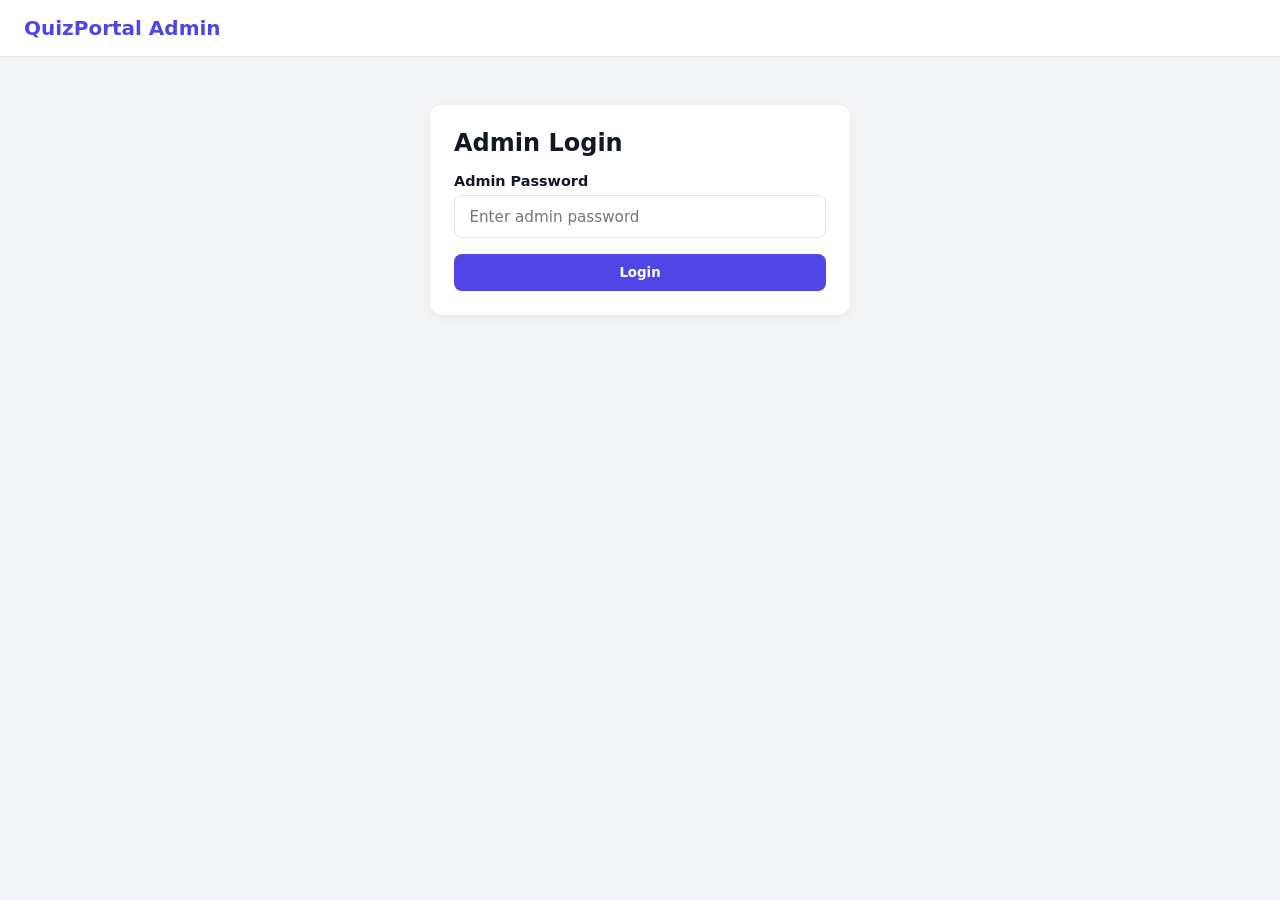
==== admin.html @ 11e5c26b "files uploaded" ====
<!DOCTYPE html>
<html lang="en">
<head>
  <meta charset="UTF-8" />
  <meta name="viewport" content="width=device-width, initial-scale=1.0" />
  <title>Admin Panel - QuizPortal</title>
  <link rel="stylesheet" href="style.css" />
</head>
<body>

<nav class="navbar">
  <div class="brand">QuizPortal Admin</div>
  <div class="nav-links" id="adminNav" style="display:none;">
    <button class="nav-btn active" onclick="showAdminPage('dashboardPage', this); loadDashboard();">Dashboard</button>
    <button class="nav-btn" onclick="showAdminPage('studentsPage', this); loadStudents();">Registered Students</button>
    <button class="nav-btn" onclick="showAdminPage('quizMgmtPage', this); loadQuizzesAdmin();">Quiz Management</button>
    <button class="nav-btn" onclick="logoutAdmin()" style="color:var(--danger);">Logout</button>
  </div>
</nav>

<div class="container">
  <div id="alertBox" class="alert hidden"></div>

  <!-- 1. ADMIN LOGIN -->
  <div id="loginPage" class="card" style="max-width:420px; margin:3rem auto;">
    <h2 style="margin-bottom:1rem;">Admin Login</h2>
    <div class="form-group">
      <label>Admin Password</label>
      <input type="password" id="adminPass" placeholder="Enter admin password" />
    </div>
    <button class="btn" style="width:100%;" onclick="loginAdmin()">Login</button>
  </div>

  <!-- 2. DASHBOARD -->
  <div id="dashboardPage" class="hidden">
    <div class="grid-3">
      <div class="stat-card"><h3>Total Registered Students</h3><p id="statStudents">0</p></div>
      <div class="stat-card"><h3>Total Quizzes</h3><p id="statQuizzes">0</p></div>
      <div class="stat-card"><h3>Active Quizzes</h3><p id="statActive">0</p></div>
    </div>
  </div>

  <!-- 3. REGISTERED STUDENTS -->
  <div id="studentsPage" class="card hidden">
    <h2>Registered Students</h2>
    <div class="table-wrap">
      <table>
        <thead><tr><th>Class Name</th><th>Student Name</th><th>Date of Registration</th></tr></thead>
        <tbody id="studentsBody"></tbody>
      </table>
    </div>
  </div>

  <!-- 4. QUIZ MANAGEMENT -->
  <div id="quizMgmtPage" class="hidden">
    <div class="subtabs">
      <button class="nav-btn active" onclick="showSubTab('createQuizTab', this)">Create New Quiz</button>
      <button class="nav-btn" onclick="showSubTab('attemptedListTab', this); loadQuizzesAdmin();">Attempted Quizzes List</button>
    </div>

    <!-- Subtab A: Create New Quiz -->
    <div id="createQuizTab" class="card">
      <h2 style="margin-bottom:1rem;">Create New Quiz</h2>
      <div class="grid-3">
        <div class="form-group"><label>Quiz Name</label><input id="newQuizName" placeholder="e.g. Chapter 1 Test" /></div>
        <div class="form-group"><label>Total Time (Minutes)</label><input type="number" id="newQuizTime" value="5" min="1" /></div>
        <div class="form-group"><label>Marks per MCQ</label><input type="number" id="newQuizMarks" value="1" min="1" /></div>
      </div>
      <div class="form-group">
        <label>Expiry Date & Time (Auto-expires after this)</label>
        <input type="datetime-local" id="newQuizExpiry" />
      </div>

      <h3 style="margin:1rem 0;">MCQs</h3>
      <div id="mcqContainer"></div>
      <button class="btn btn-outline" onclick="addMcqField()">+ Add MCQ</button>
      <button class="btn btn-success" onclick="saveNewQuiz()">Save & Publish Quiz</button>
    </div>

    <!-- Subtab B: Attempted Quizzes List -->
    <div id="attemptedListTab" class="hidden">
      <div class="card">
        <h2>All Quizzes (Click a quiz to view student attempts)</h2>
        <div class="table-wrap">
          <table>
            <thead><tr><th>Quiz Name</th><th>Questions</th><th>Total Time</th><th>Status</th><th>Action</th></tr></thead>
            <tbody id="adminQuizzesBody"></tbody>
          </table>
        </div>
      </div>

      <!-- Student Attempts Table -->
      <div id="quizAttemptsCard" class="card hidden">
        <h3 id="selectedQuizTitle">Student Attempts</h3>
        <div class="table-wrap">
          <table>
            <thead><tr><th>Student Name</th><th>Class</th><th>Date</th><th>Attempted</th><th>Not Attempted</th><th>Total Marks</th><th>Obtained Marks</th></tr></thead>
            <tbody id="attemptsBody"></tbody>
          </table>
        </div>
      </div>

      <!-- Individual Student MCQ Breakdown -->
      <div id="studentDetailCard" class="card hidden">
        <h3 id="selectedStudentTitle">Student MCQ Breakdown</h3>
        <div class="table-wrap">
          <table>
            <thead><tr><th>Question</th><th>Selected</th><th>Correct</th><th>Status</th></tr></thead>
            <tbody id="studentDetailBody"></tbody>
          </table>
        </div>
      </div>
    </div>
  </div>
</div>

<script>
const SCRIPT_URL = "https://script.google.com/macros/s/AKfycbzw9NVQ9GwmAruitPse9wkIpgeVKehh-4jSLmFhr5fud6k0EgeOIJs3GxJNfIJg-8dqBg/exec";
let adminPassword = sessionStorage.getItem("admin_pass") || "";

function showAlert(msg, type = "error") {
  const box = document.getElementById("alertBox");
  box.textContent = msg;
  box.className = `alert alert-${type}`;
  box.classList.remove("hidden");
  setTimeout(() => box.classList.add("hidden"), 4000);
}

async function apiPost(payload) {
  const res = await fetch(SCRIPT_URL, {
    method: "POST",
    headers: { "Content-Type": "text/plain;charset=utf-8" },
    body: JSON.stringify(payload)
  });
  return await res.json();
}

async function loginAdmin() {
  const pass = document.getElementById("adminPass").value;
  const data = await apiPost({ action: "admin_login", password: pass });
  if (data.status === "success") {
    adminPassword = pass;
    sessionStorage.setItem("admin_pass", pass);
    initAdmin();
  } else {
    showAlert("Wrong password.");
  }
}

function logoutAdmin() {
  sessionStorage.removeItem("admin_pass");
  adminPassword = "";
  document.getElementById("adminNav").style.display = "none";
  showAdminPage("loginPage");
}

function showAdminPage(pageId, btn) {
  ["loginPage", "dashboardPage", "studentsPage", "quizMgmtPage"].forEach(id => {
    document.getElementById(id).classList.add("hidden");
  });
  document.getElementById(pageId).classList.remove("hidden");
  if (btn) {
    document.querySelectorAll("#adminNav .nav-btn").forEach(b => b.classList.remove("active"));
    btn.classList.add("active");
  }
}

function showSubTab(tabId, btn) {
  ["createQuizTab", "attemptedListTab"].forEach(id => document.getElementById(id).classList.add("hidden"));
  document.getElementById(tabId).classList.remove("hidden");
  document.querySelectorAll(".subtabs .nav-btn").forEach(b => b.classList.remove("active"));
  btn.classList.add("active");
}

function initAdmin() {
  document.getElementById("adminNav").style.display = "flex";
  showAdminPage("dashboardPage");
  loadDashboard();
  if (!document.getElementById("mcqContainer").children.length) addMcqField();
}

async function loadDashboard() {
  const [sRes, qRes] = await Promise.all([
    fetch(`${SCRIPT_URL}?action=list_students&password=${encodeURIComponent(adminPassword)}`),
    fetch(`${SCRIPT_URL}?action=list_quizzes`)
  ]);
  const sData = await sRes.json();
  const qData = await qRes.json();
  if (sData.status === "success") document.getElementById("statStudents").textContent = sData.students.length;
  if (qData.status === "success") {
    document.getElementById("statQuizzes").textContent = qData.quizzes.length;
    document.getElementById("statActive").textContent = qData.quizzes.filter(q => q.status === "Active").length;
  }
}

async function loadStudents() {
  const body = document.getElementById("studentsBody");
  body.innerHTML = "<tr><td colspan='3'>Loading...</td></tr>";
  const res = await fetch(`${SCRIPT_URL}?action=list_students&password=${encodeURIComponent(adminPassword)}`);
  const data = await res.json();
  if (data.status !== "success") return showAlert(data.message);
  body.innerHTML = data.students.map(s => `
    <tr><td>${s.studentClass}</td><td>${s.studentName}</td><td>${new Date(s.registeredAt).toLocaleString()}</td></tr>
  `).join("") || "<tr><td colspan='3'>No students registered yet.</td></tr>";
}

function addMcqField() {
  const div = document.createElement("div");
  div.className = "mcq-builder";
  div.innerHTML = `
    <div class="form-group"><label>Question</label><input class="q-text" placeholder="Enter MCQ question" /></div>
    <div class="grid-3">
      <input class="q-opt" placeholder="Option A" />
      <input class="q-opt" placeholder="Option B" />
      <input class="q-opt" placeholder="Option C" />
      <input class="q-opt" placeholder="Option D" />
    </div>
    <div class="form-group" style="margin-top:0.5rem;">
      <label>Correct Option (Must match one option exactly)</label>
      <input class="q-correct" placeholder="Paste exact correct option text" />
    </div>
    <button class="btn btn-danger btn-sm" onclick="this.parentElement.remove()">Remove</button>
  `;
  document.getElementById("mcqContainer").appendChild(div);
}

async function saveNewQuiz() {
  const quizName = document.getElementById("newQuizName").value.trim();
  const totalTimeMinutes = document.getElementById("newQuizTime").value;
  const marksPerMcq = document.getElementById("newQuizMarks").value;
  const expiresAt = document.getElementById("newQuizExpiry").value;

  const questions = [];
  document.querySelectorAll(".mcq-builder").forEach(box => {
    const qText = box.querySelector(".q-text").value.trim();
    const opts = Array.from(box.querySelectorAll(".q-opt")).map(i => i.value.trim()).filter(Boolean);
    const correct = box.querySelector(".q-correct").value.trim();
    if (qText && opts.length >= 2 && correct) questions.push({ question: qText, options: opts, correct });
  });

  if (!quizName || !questions.length) return showAlert("Enter a Quiz Name and at least one valid MCQ.");

  const data = await apiPost({
    action: "create_quiz",
    password: adminPassword,
    quizName,
    totalTimeMinutes,
    marksPerMcq,
    expiresAt: expiresAt ? new Date(expiresAt).toISOString() : "",
    questions
  });

  if (data.status === "success") {
    showAlert("Quiz saved & Google Drive folder created!", "success");
    document.getElementById("newQuizName").value = "";
    document.getElementById("mcqContainer").innerHTML = "";
    addMcqField();
  } else {
    showAlert(data.message);
  }
}

async function loadQuizzesAdmin() {
  const body = document.getElementById("adminQuizzesBody");
  body.innerHTML = "<tr><td colspan='5'>Loading...</td></tr>";
  const res = await fetch(`${SCRIPT_URL}?action=list_quizzes`);
  const data = await res.json();
  if (data.status !== "success") return showAlert(data.message);

  body.innerHTML = data.quizzes.map(q => {
    const isAct = q.status === "Active";
    return `
      <tr class="clickable" onclick="loadQuizAttempts('${q.quizName.replace(/'/g, "\\'")}')">
        <td><strong>${q.quizName}</strong></td>
        <td>${q.totalQuestions}</td>
        <td>${q.totalTimeMinutes} min</td>
        <td><span class="badge ${isAct ? 'badge-active' : 'badge-expired'}">${q.status}</span></td>
        <td onclick="event.stopPropagation()">
          <button class="btn btn-sm ${isAct ? 'btn-danger' : 'btn-success'}" onclick="toggleQuiz('${q.quizName.replace(/'/g, "\\'")}', ${!isAct})">
            ${isAct ? 'Expire' : 'Activate'}
          </button>
        </td>
      </tr>
    `;
  }).join("") || "<tr><td colspan='5'>No quizzes created yet.</td></tr>";
}

async function toggleQuiz(quizName, activate) {
  const data = await apiPost({ action: "toggle_quiz", password: adminPassword, quizName, activate });
  if (data.status === "success") {
    showAlert(`Quiz marked as ${data.statusText}.`, "success");
    loadQuizzesAdmin();
  } else {
    showAlert(data.message);
  }
}

async function loadQuizAttempts(quizName) {
  document.getElementById("quizAttemptsCard").classList.remove("hidden");
  document.getElementById("studentDetailCard").classList.add("hidden");
  document.getElementById("selectedQuizTitle").textContent = `Student Attempts: ${quizName}`;
  const body = document.getElementById("attemptsBody");
  body.innerHTML = "<tr><td colspan='7'>Loading...</td></tr>";

  const res = await fetch(`${SCRIPT_URL}?action=get_quiz_attempts&quizName=${encodeURIComponent(quizName)}&password=${encodeURIComponent(adminPassword)}`);
  const data = await res.json();
  if (data.status !== "success") return showAlert(data.message);

  window._quizAttempts = data.attempts;
  body.innerHTML = data.attempts.map((a, idx) => `
    <tr class="clickable" onclick="showStudentDetails(${idx})">
      <td><strong>${a.studentName}</strong></td>
      <td>${a.studentClass}</td>
      <td>${new Date(a.date).toLocaleString()}</td>
      <td>${a.attempted}</td>
      <td>${a.notAttempted}</td>
      <td>${a.totalMarks}</td>
      <td><strong>${a.obtainedMarks}</strong></td>
    </tr>
  `).join("") || "<tr><td colspan='7'>No students have attempted this quiz yet.</td></tr>";
}

function showStudentDetails(idx) {
  const a = window._quizAttempts[idx];
  document.getElementById("studentDetailCard").classList.remove("hidden");
  document.getElementById("selectedStudentTitle").textContent = `${a.studentName} (${a.studentClass}) - MCQ Breakdown`;
  document.getElementById("studentDetailBody").innerHTML = a.details.map(d => {
    const badge = d.status === "Correct" ? "badge-active" : (d.status === "Wrong" ? "badge-expired" : "badge-warning");
    return `<tr><td>${d.question}</td><td>${d.selected}</td><td>${d.correct}</td><td><span class="badge ${badge}">${d.status}</span></td></tr>`;
  }).join("");
}

if (adminPassword) initAdmin();
</script>
</body>
</html>
---- style.css ----
root {
  --primary: #4f46e5;
  --primary-hover: #4338ca;
  --success: #10b981;
  --danger: #ef4444;
  --warning: #f59e0b;
  --bg: #f3f4f6;
  --card: #ffffff;
  --text: #111827;
  --muted: #6b7280;
  --border: #e5e7eb;
}
:root {
  --primary: #4f46e5;
  --primary-hover: #4338ca;
  --success: #10b981;
  --danger: #ef4444;
  --warning: #f59e0b;
  --bg: #f3f4f6;
  --card: #ffffff;
  --text: #111827;
  --muted: #6b7280;
  --border: #e5e7eb;
}

* { box-sizing: border-box; margin: 0; padding: 0; font-family: 'Segoe UI', system-ui, sans-serif; }
body { background: var(--bg); color: var(--text); min-height: 100vh; }

/* Navigation */
.navbar {
  background: var(--card);
  border-bottom: 1px solid var(--border);
  padding: 1rem 1.5rem;
  display: flex;
  justify-content: space-between;
  align-items: center;
  flex-wrap: wrap;
  gap: 1rem;
  position: sticky;
  top: 0;
  z-index: 10;
}
.brand { font-size: 1.25rem; font-weight: 700; color: var(--primary); }
.nav-links { display: flex; gap: 0.5rem; flex-wrap: wrap; }
.nav-btn {
  background: transparent;
  border: none;
  padding: 0.5rem 1rem;
  border-radius: 8px;
  cursor: pointer;
  font-weight: 600;
  color: var(--muted);
  transition: 0.2s;
}
.nav-btn:hover, .nav-btn.active { background: #eef2ff; color: var(--primary); }

/* Layout */
.container { max-width: 1050px; margin: 2rem auto; padding: 0 1rem; }
.card {
  background: var(--card);
  border-radius: 12px;
  padding: 1.5rem;
  box-shadow: 0 2px 10px rgba(0,0,0,0.05);
  margin-bottom: 1.5rem;
}
.grid-3 { display: grid; grid-template-columns: repeat(auto-fit, minmax(220px, 1fr)); gap: 1rem; margin-bottom: 1.5rem; }
.stat-card { background: var(--card); padding: 1.25rem; border-radius: 12px; border-left: 4px solid var(--primary); box-shadow: 0 2px 8px rgba(0,0,0,0.04); }
.stat-card h3 { font-size: 0.85rem; color: var(--muted); text-transform: uppercase; }
.stat-card p { font-size: 1.8rem; font-weight: 700; margin-top: 0.25rem; }

/* Forms & Buttons */
.form-group { margin-bottom: 1rem; }
label { display: block; font-weight: 600; margin-bottom: 0.4rem; font-size: 0.9rem; }
input, select {
  width: 100%;
  padding: 0.7rem 0.9rem;
  border: 1px solid var(--border);
  border-radius: 8px;
  font-size: 0.95rem;
}
input:focus, select:focus { outline: 2px solid var(--primary); border-color: transparent; }

.btn {
  background: var(--primary);
  color: #fff;
  border: none;
  padding: 0.7rem 1.25rem;
  border-radius: 8px;
  font-weight: 600;
  cursor: pointer;
  transition: 0.2s;
}
.btn:hover { background: var(--primary-hover); }
.btn-success { background: var(--success); }
.btn-danger { background: var(--danger); }
.btn-outline { background: transparent; border: 1px solid var(--border); color: var(--text); }
.btn-sm { padding: 0.4rem 0.8rem; font-size: 0.85rem; }

/* Badges & Tables */
.badge { padding: 0.25rem 0.65rem; border-radius: 999px; font-size: 0.75rem; font-weight: 700; display: inline-block; }
.badge-active { background: #d1fae5; color: #065f46; }
.badge-expired { background: #fee2e2; color: #991b1b; }
.badge-warning { background: #fef3c7; color: #92400e; }

.table-wrap { overflow-x: auto; }
table { width: 100%; border-collapse: collapse; margin-top: 1rem; }
th, td { text-align: left; padding: 0.85rem; border-bottom: 1px solid var(--border); font-size: 0.92rem; }
th { background: #f9fafb; color: var(--muted); font-weight: 600; }
tr.clickable:hover { background: #f5f7ff; cursor: pointer; }

/* Quiz Engine */
.timer-bar {
  display: flex;
  justify-content: space-between;
  align-items: center;
  background: #eef2ff;
  padding: 0.85rem 1.25rem;
  border-radius: 10px;
  margin-bottom: 1.25rem;
  font-weight: 700;
}
.timer-count { font-size: 1.3rem; color: var(--danger); }
.option-btn {
  display: block;
  width: 100%;
  text-align: left;
  padding: 0.9rem 1.1rem;
  margin-bottom: 0.75rem;
  border: 2px solid var(--border);
  border-radius: 10px;
  background: #fff;
  cursor: pointer;
  font-size: 1rem;
  transition: 0.15s;
}
.option-btn:hover { border-color: var(--primary); background: #f5f7ff; }
.option-btn.selected { border-color: var(--primary); background: #eef2ff; font-weight: 600; }

/* Subtabs & Utilities */
.subtabs { display: flex; gap: 0.5rem; margin-bottom: 1.5rem; border-bottom: 2px solid var(--border); padding-bottom: 0.5rem; }
.hidden { display: none !important; }
.alert { padding: 0.85rem 1rem; border-radius: 8px; margin-bottom: 1rem; font-weight: 500; }
.alert-error { background: #fee2e2; color: #991b1b; }
.alert-success { background: #d1fae5; color: #065f46; }
.mcq-builder { border: 1px solid var(--border); padding: 1rem; border-radius: 10px; margin-bottom: 1rem; background: #fafafa; }
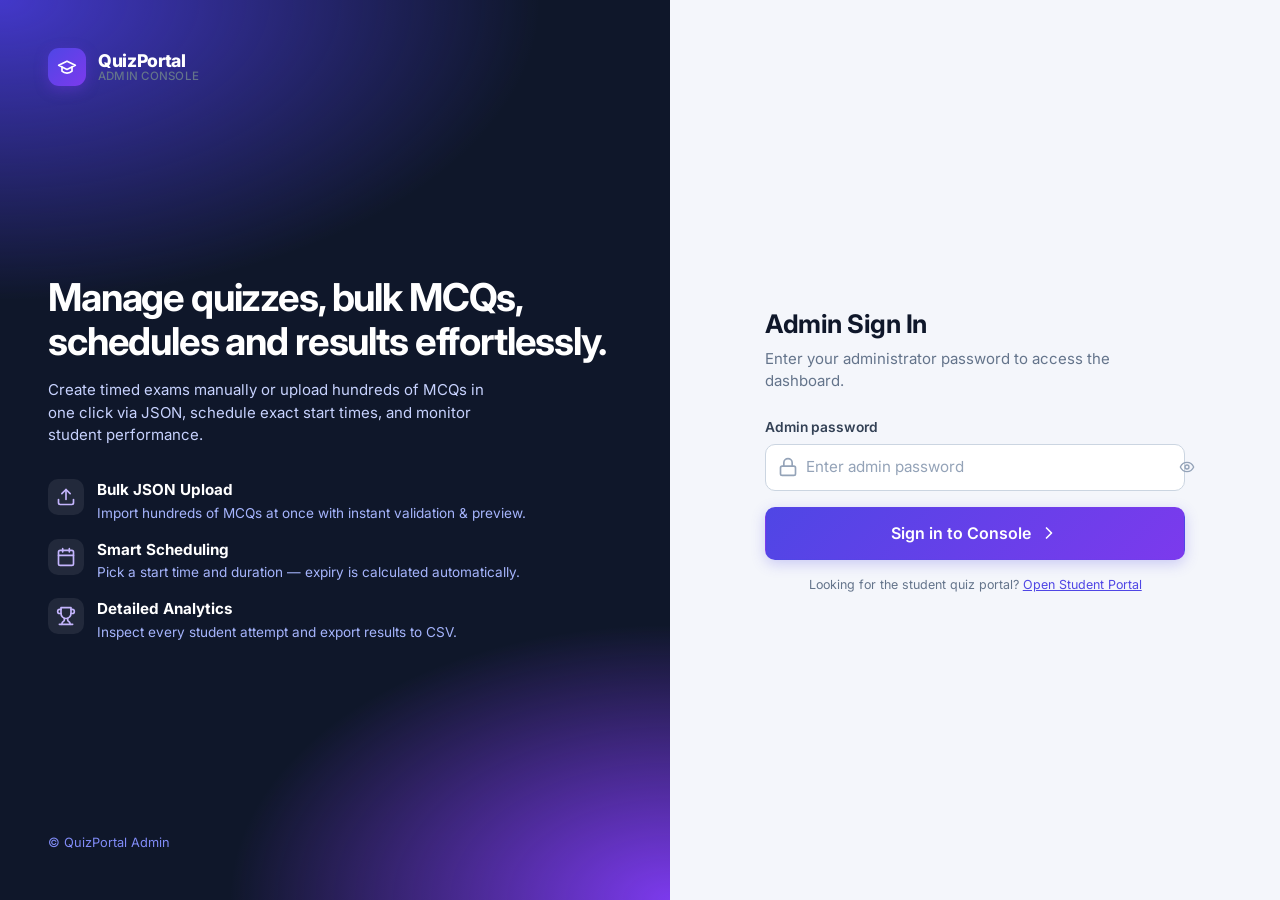
==== commit 5b6c740f: "Add files via upload" ====
--- a/admin.html
+++ b/admin.html
@@ -3,334 +3,1618 @@
 <head>
   <meta charset="UTF-8" />
   <meta name="viewport" content="width=device-width, initial-scale=1.0" />
-  <title>Admin Panel - QuizPortal</title>
+  <meta name="theme-color" content="#0f172a" />
+  <title>QuizPortal — Admin Panel</title>
+  <link rel="preconnect" href="https://fonts.googleapis.com" />
+  <link rel="preconnect" href="https://fonts.gstatic.com" crossorigin />
+  <link rel="preconnect" href="https://script.google.com" />
+  <link href="https://fonts.googleapis.com/css2?family=Inter:wght@400;500;600;700;800&display=swap" rel="stylesheet" />
   <link rel="stylesheet" href="style.css" />
 </head>
 <body>
 
-<nav class="navbar">
-  <div class="brand">QuizPortal Admin</div>
-  <div class="nav-links" id="adminNav" style="display:none;">
-    <button class="nav-btn active" onclick="showAdminPage('dashboardPage', this); loadDashboard();">Dashboard</button>
-    <button class="nav-btn" onclick="showAdminPage('studentsPage', this); loadStudents();">Registered Students</button>
-    <button class="nav-btn" onclick="showAdminPage('quizMgmtPage', this); loadQuizzesAdmin();">Quiz Management</button>
-    <button class="nav-btn" onclick="logoutAdmin()" style="color:var(--danger);">Logout</button>
+<!-- ============ PRELOADER ============ -->
+<div id="preloader" role="status" aria-label="Loading Admin Panel">
+  <div class="preloader-inner">
+    <div class="preloader-logo">
+      <svg class="ic" viewBox="0 0 24 24" aria-hidden="true"><path d="M22 10 12 5 2 10l10 5 10-5z"/><path d="M6 12v5c3 3 9 3 12 0v-5"/></svg>
+    </div>
+    <div class="preloader-title">Quiz<span>Portal</span></div>
+    <div class="preloader-bar"></div>
+    <div class="preloader-text">Loading admin console…</div>
   </div>
-</nav>
-
-<div class="container">
-  <div id="alertBox" class="alert hidden"></div>
-
-  <!-- 1. ADMIN LOGIN -->
-  <div id="loginPage" class="card" style="max-width:420px; margin:3rem auto;">
-    <h2 style="margin-bottom:1rem;">Admin Login</h2>
-    <div class="form-group">
-      <label>Admin Password</label>
-      <input type="password" id="adminPass" placeholder="Enter admin password" />
+</div>
+
+<!-- ============ ADMIN LOGIN ============ -->
+<div id="authView" class="auth-wrap hidden">
+  <section class="auth-hero">
+    <div class="brand-row">
+      <div class="brand-logo"><svg class="ic"><use href="#i-logo"/></svg></div>
+      <div class="brand-name">QuizPortal<small>ADMIN CONSOLE</small></div>
     </div>
-    <button class="btn" style="width:100%;" onclick="loginAdmin()">Login</button>
+    <div>
+      <h1>Manage quizzes, bulk MCQs, schedules and results effortlessly.</h1>
+      <p>Create timed exams manually or upload hundreds of MCQs in one click via JSON, schedule exact start times, and monitor student performance.</p>
+      <div class="hero-features">
+        <div class="hero-feature"><div class="hf-ic"><svg class="ic"><use href="#i-upload"/></svg></div><div><strong>Bulk JSON Upload</strong><span>Import hundreds of MCQs at once with instant validation &amp; preview.</span></div></div>
+        <div class="hero-feature"><div class="hf-ic"><svg class="ic"><use href="#i-calendar"/></svg></div><div><strong>Smart Scheduling</strong><span>Pick a start time and duration — expiry is calculated automatically.</span></div></div>
+        <div class="hero-feature"><div class="hf-ic"><svg class="ic"><use href="#i-trophy"/></svg></div><div><strong>Detailed Analytics</strong><span>Inspect every student attempt and export results to CSV.</span></div></div>
+      </div>
+    </div>
+    <div class="hero-foot muted" style="font-size:.8rem;color:#818cf8">© QuizPortal Admin</div>
+  </section>
+
+  <section class="auth-panel">
+    <div class="auth-card">
+      <h2>Admin Sign In</h2>
+      <p class="lead">Enter your administrator password to access the dashboard.</p>
+      <form id="adminLoginForm" novalidate>
+        <div class="form-group">
+          <label for="adminPass">Admin password</label>
+          <div class="input-icon" style="display:flex;align-items:center">
+            <svg class="ic"><use href="#i-lock"/></svg>
+            <input type="password" id="adminPass" autocomplete="current-password" placeholder="Enter admin password" required style="padding-right:2.75rem" />
+            <button type="button" id="togglePassBtn" aria-label="Show password" style="position:absolute;right:.5rem;background:none;border:0;color:var(--muted);padding:.35rem;border-radius:6px;display:grid;place-items:center">
+              <svg class="ic ic-sm"><use href="#i-eye"/></svg>
+            </button>
+          </div>
+        </div>
+        <button type="submit" class="btn btn-primary btn-lg btn-block">Sign in to Console <svg class="ic"><use href="#i-right"/></svg></button>
+      </form>
+      <p class="hint mt-2" style="text-align:center">Looking for the student quiz portal? <a href="index.html">Open Student Portal</a></p>
+    </div>
+  </section>
+</div>
+
+<!-- ============ ADMIN APP ============ -->
+<div id="appView" class="app hidden">
+  <aside class="sidebar" id="sidebar">
+    <div class="sidebar-brand">
+      <div class="brand-logo"><svg class="ic"><use href="#i-logo"/></svg></div>
+      <div class="brand-name">QuizPortal<small>ADMIN CONSOLE</small></div>
+      <button type="button" class="sidebar-close" aria-label="Close menu"><svg class="ic"><use href="#i-x"/></svg></button>
+    </div>
+    <nav class="sidebar-nav" aria-label="Admin navigation">
+      <div class="nav-label">Overview</div>
+      <button type="button" class="nav-item active" data-page="dashboardPage"><svg class="ic"><use href="#i-dashboard"/></svg> Dashboard</button>
+
+      <div class="nav-label">Quizzes</div>
+      <button type="button" class="nav-item" data-page="createQuizPage"><svg class="ic"><use href="#i-plus"/></svg> Create Quiz <span class="nav-badge hidden" id="editNavBadge">Editing</span></button>
+      <button type="button" class="nav-item" data-page="manageQuizzesPage"><svg class="ic"><use href="#i-list"/></svg> Manage Quizzes</button>
+
+      <div class="nav-label">People</div>
+      <button type="button" class="nav-item" data-page="studentsPage"><svg class="ic"><use href="#i-users"/></svg> Registered Students</button>
+    </nav>
+    <div class="sidebar-footer">
+      <div class="user-chip">
+        <div class="avatar">AD</div>
+        <div><div class="u-name">Administrator</div><div class="u-sub">QuizPortal Manager</div></div>
+      </div>
+      <button type="button" class="nav-item danger" id="logoutBtn"><svg class="ic"><use href="#i-logout"/></svg> Logout</button>
+    </div>
+  </aside>
+  <div class="sidebar-backdrop"></div>
+
+  <div class="main">
+    <header class="topbar">
+      <button type="button" class="menu-btn" aria-label="Open menu" aria-expanded="false" aria-controls="sidebar"><svg class="ic"><use href="#i-menu"/></svg></button>
+      <div style="min-width:0">
+        <div class="page-title" id="pageTitle">Dashboard</div>
+        <div class="page-sub" id="pageSub">Overview of students and quizzes</div>
+      </div>
+      <div class="topbar-actions">
+        <button type="button" class="btn btn-primary btn-sm" id="topCreateBtn"><svg class="ic ic-sm"><use href="#i-add"/></svg><span class="hide-sm">New Quiz</span></button>
+        <button type="button" class="btn btn-outline btn-sm" id="refreshBtn" title="Refresh data"><svg class="ic ic-sm"><use href="#i-refresh"/></svg><span class="hide-sm">Refresh</span></button>
+      </div>
+    </header>
+
+    <main class="content">
+
+      <!-- ===== 1. DASHBOARD ===== -->
+      <section id="dashboardPage" class="page">
+        <div class="welcome-banner">
+          <div>
+            <h2>Welcome back, Admin 👋</h2>
+            <p>Create timed quizzes manually or upload hundreds of MCQs via JSON in seconds.</p>
+          </div>
+          <div class="btn-row">
+            <button type="button" class="btn" style="background:#fff;color:var(--primary)" id="quickCreateManual"><svg class="ic ic-sm"><use href="#i-edit3"/></svg> Create Quiz</button>
+            <button type="button" class="btn" style="background:rgba(255,255,255,.18);color:#fff;border-color:rgba(255,255,255,.3)" id="quickUploadJson"><svg class="ic ic-sm"><use href="#i-upload"/></svg> Upload JSON MCQs</button>
+          </div>
+        </div>
+
+        <div class="grid grid-4 stats-grid mb-2" style="margin-bottom:1.5rem">
+          <div class="stat-card"><div class="stat-ic indigo"><svg class="ic"><use href="#i-users"/></svg></div><div><div class="stat-label">Students</div><div class="stat-value" id="statStudents">0</div></div></div>
+          <div class="stat-card"><div class="stat-ic sky"><svg class="ic"><use href="#i-list"/></svg></div><div><div class="stat-label">Total Quizzes</div><div class="stat-value" id="statQuizzes">0</div></div></div>
+          <div class="stat-card"><div class="stat-ic green"><svg class="ic"><use href="#i-play"/></svg></div><div><div class="stat-label">Active Now</div><div class="stat-value" id="statActive">0</div></div></div>
+          <div class="stat-card"><div class="stat-ic amber"><svg class="ic"><use href="#i-calendar"/></svg></div><div><div class="stat-label">Scheduled</div><div class="stat-value" id="statScheduled">0</div></div></div>
+        </div>
+
+        <div class="card card-flush">
+          <div class="card-head">
+            <div><div class="card-title" id="recentTitle"><svg class="ic"><use href="#i-clock"/></svg> Recent Quizzes</div><div class="card-sub">Quick view of your latest published quizzes.</div></div>
+            <button type="button" class="btn btn-outline btn-sm" data-goto="manageQuizzesPage">Manage all <svg class="ic ic-sm"><use href="#i-right"/></svg></button>
+          </div>
+          <div class="table-wrap" tabindex="0" role="region" aria-labelledby="recentTitle">
+            <table class="stack">
+              <thead><tr><th>Quiz Name</th><th class="num">MCQs</th><th>Start Time</th><th>Auto Expiry</th><th>Status</th><th>Actions</th></tr></thead>
+              <tbody id="recentQuizzesBody"></tbody>
+            </table>
+          </div>
+        </div>
+      </section>
+
+      <!-- ===== 2. CREATE / EDIT QUIZ ===== -->
+      <section id="createQuizPage" class="page hidden">
+        <div id="editingBanner" class="banner banner-info hidden">
+          <svg class="ic"><use href="#i-edit3"/></svg>
+          <span id="editingBannerText">Editing existing quiz.</span>
+          <button type="button" class="btn btn-sm btn-outline" id="cancelEditBtn">Cancel edit</button>
+        </div>
+
+        <!-- Quiz Details & Auto-Expiry Schedule -->
+        <div class="card">
+          <div class="card-head">
+            <div>
+              <div class="card-title"><svg class="ic"><use href="#i-calendar"/></svg> Quiz Details &amp; Schedule</div>
+              <div class="card-sub">Choose the start time and allowed duration in minutes — expiry is calculated automatically.</div>
+            </div>
+          </div>
+
+          <div class="form-row">
+            <div class="form-group">
+              <label for="newQuizName">Quiz Name *</label>
+              <input type="text" id="newQuizName" placeholder="e.g. Biology Chapter 1 Test" required />
+            </div>
+            <div class="form-group">
+              <label for="newQuizMarks">Marks per MCQ *</label>
+              <input type="number" id="newQuizMarks" value="1" min="1" step="0.5" required />
+            </div>
+          </div>
+
+          <div class="form-row">
+            <div class="form-group">
+              <label for="newQuizStart">Start Date &amp; Time *</label>
+              <input type="datetime-local" id="newQuizStart" required />
+              <div class="preset-row" id="startPresets">
+                <button type="button" class="preset-chip" data-start-preset="now">Now</button>
+                <button type="button" class="preset-chip" data-start-preset="15">+15 min</button>
+                <button type="button" class="preset-chip" data-start-preset="60">+1 hour</button>
+                <button type="button" class="preset-chip" data-start-preset="tomorrow">Tomorrow 9:00 AM</button>
+              </div>
+            </div>
+            <div class="form-group">
+              <label for="newQuizTime">Allowed Time (Minutes) *</label>
+              <input type="number" id="newQuizTime" value="30" min="1" max="1440" required />
+              <div class="preset-row" id="durPresets">
+                <button type="button" class="preset-chip" data-dur="10">10 min</button>
+                <button type="button" class="preset-chip" data-dur="15">15 min</button>
+                <button type="button" class="preset-chip" data-dur="30">30 min</button>
+                <button type="button" class="preset-chip" data-dur="45">45 min</button>
+                <button type="button" class="preset-chip" data-dur="60">60 min</button>
+              </div>
+            </div>
+          </div>
+
+          <div class="expiry-preview mt-1" id="expiryPreview" aria-live="polite">
+            <svg class="ic"><use href="#i-hourglass"/></svg>
+            <div style="flex:1;min-width:220px">
+              <div style="font-size:.78rem;text-transform:uppercase;letter-spacing:.04em;font-weight:700">Auto-Calculated Expiry Time</div>
+              <div id="expiryText" style="font-size:.98rem;margin-top:.1rem">Select a start time and duration</div>
+            </div>
+            <span class="badge badge-info" id="expiryStatusBadge">Ready</span>
+          </div>
+        </div>
+
+        <!-- MCQs Entry Card: Manual Builder vs JSON File Upload -->
+        <div class="card">
+          <div class="card-head">
+            <div>
+              <div class="card-title"><svg class="ic"><use href="#i-list"/></svg> Questions (MCQs)</div>
+              <div class="card-sub">Add questions manually or upload a JSON file to import hundreds of MCQs at once.</div>
+            </div>
+            <div class="segmented inline" id="mcqModeTabs" role="tablist" aria-label="MCQ input method">
+              <button type="button" role="tab" class="active" data-mode="manual" aria-selected="true"><svg class="ic ic-sm"><use href="#i-edit3"/></svg> Manual Builder</button>
+              <button type="button" role="tab" data-mode="json" aria-selected="false"><svg class="ic ic-sm"><use href="#i-upload"/></svg> JSON File Upload</button>
+            </div>
+          </div>
+
+          <!-- Option 1: Manual Builder -->
+          <div id="manualMode">
+            <div id="mcqContainer"></div>
+            <div class="sticky-actions">
+              <span class="badge badge-info badge-plain" id="manualCountBadge" style="margin-right:auto">1 MCQ</span>
+              <button type="button" class="btn btn-outline" id="addMcqBtn"><svg class="ic ic-sm"><use href="#i-add"/></svg> Add MCQ</button>
+              <button type="button" class="btn btn-success" id="saveManualBtn"><svg class="ic ic-sm"><use href="#i-save"/></svg> Save &amp; Publish Quiz</button>
+            </div>
+          </div>
+
+          <!-- Option 2: JSON File Upload (Bulk hundreds of MCQs) -->
+          <div id="jsonMode" class="hidden">
+            <div class="btn-row mb-2">
+              <button type="button" class="btn btn-soft btn-sm" id="downloadSampleBtn"><svg class="ic ic-sm"><use href="#i-download"/></svg> Download Sample JSON</button>
+              <button type="button" class="btn btn-outline btn-sm" id="copySampleBtn"><svg class="ic ic-sm"><use href="#i-copy"/></svg> Copy JSON Format</button>
+              <button type="button" class="btn btn-ghost btn-sm" id="togglePasteBtn"><svg class="ic ic-sm"><use href="#i-json"/></svg> Paste JSON text instead</button>
+            </div>
+
+            <div class="dropzone" id="jsonDropzone" role="button" tabindex="0" aria-label="Upload JSON file with MCQs">
+              <div class="dz-ic"><svg class="ic ic-lg"><use href="#i-upload"/></svg></div>
+              <h4>Drag &amp; drop your MCQs <code>.json</code> file here</h4>
+              <p>Or click to browse from your computer — supports hundreds or thousands of MCQs at once.</p>
+              <span class="badge badge-info badge-plain" id="jsonFileBadge">Accepts .json files</span>
+              <input type="file" id="jsonFileInput" accept=".json,application/json" class="sr-only" />
+            </div>
+
+            <!-- Optional Paste JSON box -->
+            <div id="pasteJsonBox" class="mt-2 hidden">
+              <label for="jsonTextarea">Paste JSON array or object</label>
+              <textarea id="jsonTextarea" rows="7" placeholder='[{"question":"What is 2 + 2?","options":["3","4","5","6"],"correct":"4"}]'></textarea>
+              <div class="btn-row mt-1">
+                <button type="button" class="btn btn-primary btn-sm" id="parsePastedBtn"><svg class="ic ic-sm"><use href="#i-check"/></svg> Parse &amp; Validate JSON</button>
+                <button type="button" class="btn btn-ghost btn-sm" id="clearPasteBtn">Clear text</button>
+              </div>
+            </div>
+
+            <!-- Validation Summary + Paginated Preview -->
+            <div id="jsonResultArea" class="hidden">
+              <div class="json-summary" id="jsonSummary"></div>
+              <ul class="error-list hidden" id="jsonErrors"></ul>
+
+              <div class="card card-flush mt-2 mb-0" id="jsonPreviewCard">
+                <div class="card-head" style="padding-bottom:1rem">
+                  <div class="card-title" style="font-size:.95rem" id="jsonPreviewTitle"><svg class="ic ic-sm"><use href="#i-eye"/></svg> Parsed MCQs Preview</div>
+                  <div class="input-icon" style="min-width:200px;max-width:280px;flex:1">
+                    <svg class="ic ic-sm"><use href="#i-search"/></svg>
+                    <input type="search" id="jsonSearch" placeholder="Filter preview MCQs…" style="min-height:36px;padding-top:.4rem;padding-bottom:.4rem" />
+                  </div>
+                </div>
+                <div class="table-wrap table-scroll" tabindex="0" role="region" aria-labelledby="jsonPreviewTitle">
+                  <table class="preview-table stack">
+                    <thead><tr><th style="width:54px">#</th><th>Question</th><th>Options</th><th>Correct Answer</th></tr></thead>
+                    <tbody id="jsonPreviewBody"></tbody>
+                  </table>
+                </div>
+                <div class="preview-bar" id="jsonPager">
+                  <span id="jsonPagerInfo">Showing 0–0 of 0</span>
+                  <div class="btn-row">
+                    <button type="button" class="btn btn-outline btn-sm" id="jsonPrevPage"><svg class="ic ic-sm"><use href="#i-left"/></svg> Prev</button>
+                    <button type="button" class="btn btn-outline btn-sm" id="jsonNextPage">Next <svg class="ic ic-sm"><use href="#i-right"/></svg></button>
+                  </div>
+                </div>
+              </div>
+
+              <div class="sticky-actions">
+                <button type="button" class="btn btn-ghost" id="clearJsonBtn"><svg class="ic ic-sm"><use href="#i-trash"/></svg> Clear</button>
+                <button type="button" class="btn btn-outline" id="loadIntoManualBtn"><svg class="ic ic-sm"><use href="#i-edit3"/></svg> Edit in Manual Builder</button>
+                <button type="button" class="btn btn-success" id="saveJsonBtn"><svg class="ic ic-sm"><use href="#i-save"/></svg> Publish Quiz</button>
+              </div>
+            </div>
+
+            <!-- Format Reference -->
+            <details class="mt-2">
+              <summary style="cursor:pointer;font-weight:600;font-size:.88rem;color:var(--primary);padding:.35rem 0">View supported JSON format examples</summary>
+              <p class="hint mb-2">You can upload a plain array of questions, or an object with <code>questions</code>. The <code>correct</code> field accepts the exact option text, a letter (<code>"A"</code>–<code>"F"</code>), or a 1-based number (<code>1</code>–<code>6</code>).</p>
+              <pre class="code-sample" id="sampleCodeBlock"></pre>
+            </details>
+          </div>
+        </div>
+      </section>
+
+      <!-- ===== 3. MANAGE QUIZZES & ATTEMPTS ===== -->
+      <section id="manageQuizzesPage" class="page hidden">
+        <div class="card card-flush">
+          <div class="card-head" style="padding-bottom:1rem">
+            <div>
+              <div class="card-title" id="allQuizzesTitle"><svg class="ic"><use href="#i-list"/></svg> All Quizzes</div>
+              <div class="card-sub">Manage schedules, status, MCQs, or click a quiz to inspect student attempts.</div>
+            </div>
+            <div class="toolbar">
+              <div class="input-icon">
+                <svg class="ic ic-sm"><use href="#i-search"/></svg>
+                <input type="search" id="quizSearch" placeholder="Search quizzes…" />
+              </div>
+              <div class="segmented inline" id="quizStatusFilter" role="tablist" aria-label="Filter quizzes by status">
+                <button type="button" class="active" data-status="all">All</button>
+                <button type="button" data-status="Active">Active</button>
+                <button type="button" data-status="Scheduled">Scheduled</button>
+                <button type="button" data-status="Expired">Expired</button>
+              </div>
+            </div>
+          </div>
+          <div class="table-wrap" tabindex="0" role="region" aria-labelledby="allQuizzesTitle">
+            <table class="stack">
+              <thead><tr><th>Quiz</th><th class="num">MCQs</th><th>Schedule (Start → Auto Expiry)</th><th>Status</th><th>Actions</th></tr></thead>
+              <tbody id="adminQuizzesBody"></tbody>
+            </table>
+          </div>
+        </div>
+
+        <!-- Student Attempts Drill-Down -->
+        <div id="quizAttemptsCard" class="card card-flush hidden">
+          <div class="card-head" style="padding-bottom:1rem">
+            <div>
+              <div class="card-title" id="selectedQuizTitle"><svg class="ic"><use href="#i-trophy"/></svg> Student Attempts</div>
+              <div class="card-sub" id="selectedQuizSummary">Click any student to inspect their question-by-question answers.</div>
+            </div>
+            <div class="toolbar">
+              <div class="input-icon">
+                <svg class="ic ic-sm"><use href="#i-search"/></svg>
+                <input type="search" id="attemptSearch" placeholder="Filter by student or class…" />
+              </div>
+              <button type="button" class="btn btn-outline btn-sm" id="exportAttemptsCsvBtn"><svg class="ic ic-sm"><use href="#i-download"/></svg> Export CSV</button>
+            </div>
+          </div>
+          <div class="table-wrap" tabindex="0" role="region" aria-labelledby="selectedQuizTitle">
+            <table class="stack">
+              <thead><tr><th>Student</th><th>Class</th><th>Submitted</th><th class="num">Attempted</th><th class="num">Skipped</th><th class="num">Marks</th><th class="num">Score</th><th></th></tr></thead>
+              <tbody id="attemptsBody"></tbody>
+            </table>
+          </div>
+        </div>
+      </section>
+
+      <!-- ===== 4. REGISTERED STUDENTS ===== -->
+      <section id="studentsPage" class="page hidden">
+        <div class="card card-flush">
+          <div class="card-head" style="padding-bottom:1rem">
+            <div>
+              <div class="card-title" id="studentsTitle"><svg class="ic"><use href="#i-users"/></svg> Registered Students <span class="badge badge-info badge-plain" id="studentsCountBadge">0</span></div>
+              <div class="card-sub">All unique students registered on the portal.</div>
+            </div>
+            <div class="toolbar">
+              <div class="input-icon">
+                <svg class="ic ic-sm"><use href="#i-search"/></svg>
+                <input type="search" id="studentSearch" placeholder="Search name or class…" />
+              </div>
+              <select id="classFilter" aria-label="Filter by class" style="width:auto;min-width:150px">
+                <option value="">All Classes</option>
+              </select>
+              <button type="button" class="btn btn-outline btn-sm" id="exportStudentsCsvBtn"><svg class="ic ic-sm"><use href="#i-download"/></svg> Export CSV</button>
+            </div>
+          </div>
+          <div class="table-wrap" tabindex="0" role="region" aria-labelledby="studentsTitle">
+            <table class="stack">
+              <thead><tr><th>#</th><th>Student Name</th><th>Class</th><th>Registered On</th></tr></thead>
+              <tbody id="studentsBody"></tbody>
+            </table>
+          </div>
+        </div>
+      </section>
+
+    </main>
   </div>
-
-  <!-- 2. DASHBOARD -->
-  <div id="dashboardPage" class="hidden">
-    <div class="grid-3">
-      <div class="stat-card"><h3>Total Registered Students</h3><p id="statStudents">0</p></div>
-      <div class="stat-card"><h3>Total Quizzes</h3><p id="statQuizzes">0</p></div>
-      <div class="stat-card"><h3>Active Quizzes</h3><p id="statActive">0</p></div>
+</div>
+
+<!-- ============ RESCHEDULE QUIZ MODAL ============ -->
+<dialog id="scheduleDialog" class="modal" closedby="any" aria-labelledby="scheduleDlgTitle">
+  <form method="dialog" id="scheduleForm" class="modal-box" novalidate>
+    <div class="modal-header">
+      <div class="modal-icon"><svg class="ic"><use href="#i-calendar"/></svg></div>
+      <h1 id="scheduleDlgTitle" style="font-size:1.1rem;flex:1">Reschedule Quiz</h1>
+      <button type="button" class="btn btn-ghost btn-icon" id="closeScheduleDlg" aria-label="Close"><svg class="ic"><use href="#i-x"/></svg></button>
+    </div>
+    <div class="modal-body">
+      <p class="muted mb-2" id="scheduleQuizLabel" style="font-size:.9rem"></p>
+      <div class="form-group">
+        <label for="editStart">Start Date &amp; Time *</label>
+        <input type="datetime-local" id="editStart" required />
+        <div class="preset-row" id="editStartPresets">
+          <button type="button" class="preset-chip" data-edit-start="now">Now</button>
+          <button type="button" class="preset-chip" data-edit-start="15">+15 min</button>
+          <button type="button" class="preset-chip" data-edit-start="60">+1 hour</button>
+        </div>
+      </div>
+      <div class="form-row">
+        <div class="form-group">
+          <label for="editMinutes">Allowed Time (Minutes) *</label>
+          <input type="number" id="editMinutes" min="1" max="1440" required />
+        </div>
+        <div class="form-group">
+          <label for="editMarks">Marks per MCQ</label>
+          <input type="number" id="editMarks" min="1" step="0.5" required />
+        </div>
+      </div>
+      <div class="expiry-preview" id="editExpiryPreview" aria-live="polite">
+        <svg class="ic"><use href="#i-hourglass"/></svg>
+        <div style="flex:1">
+          <div style="font-size:.75rem;text-transform:uppercase;letter-spacing:.04em;font-weight:700">Auto-Calculated Expiry</div>
+          <div id="editExpiryText" style="font-size:.94rem"></div>
+        </div>
+        <span class="badge badge-info" id="editExpiryBadge">Ready</span>
+      </div>
+    </div>
+    <div class="modal-actions">
+      <button type="button" class="btn btn-outline" id="cancelScheduleBtn">Cancel</button>
+      <button type="submit" class="btn btn-primary" id="saveScheduleBtn"><svg class="ic ic-sm"><use href="#i-save"/></svg> Update Schedule</button>
+    </div>
+  </form>
+</dialog>
+
+<!-- ============ STUDENT BREAKDOWN MODAL ============ -->
+<dialog id="breakdownDialog" class="modal modal-lg" closedby="any" aria-labelledby="breakdownTitle">
+  <div class="modal-box">
+    <div class="modal-header">
+      <div class="modal-icon"><svg class="ic"><use href="#i-trophy"/></svg></div>
+      <div style="flex:1;min-width:0">
+        <h1 id="breakdownTitle" style="font-size:1.1rem">Student MCQ Breakdown</h1>
+        <div class="muted" id="breakdownSub" style="font-size:.82rem"></div>
+      </div>
+      <button type="button" class="btn btn-ghost btn-icon" id="closeBreakdownBtn" aria-label="Close"><svg class="ic"><use href="#i-x"/></svg></button>
+    </div>
+    <div class="modal-body">
+      <div class="details-grid" id="breakdownStats"></div>
+      <div class="flex between items-center wrap gap-1 mb-2">
+        <div class="segmented inline" id="breakdownFilter" role="tablist" aria-label="Filter answers">
+          <button type="button" class="active" data-bf="all">All</button>
+          <button type="button" data-bf="Correct">Correct</button>
+          <button type="button" data-bf="Wrong">Wrong</button>
+          <button type="button" data-bf="Not Solved">Skipped</button>
+        </div>
+        <button type="button" class="btn btn-outline btn-sm" id="exportBreakdownCsvBtn"><svg class="ic ic-sm"><use href="#i-download"/></svg> Export CSV</button>
+      </div>
+      <div class="answer-list" id="breakdownList"></div>
+    </div>
+    <div class="modal-actions">
+      <button type="button" class="btn btn-primary" id="doneBreakdownBtn">Close</button>
     </div>
   </div>
-
-  <!-- 3. REGISTERED STUDENTS -->
-  <div id="studentsPage" class="card hidden">
-    <h2>Registered Students</h2>
-    <div class="table-wrap">
-      <table>
-        <thead><tr><th>Class Name</th><th>Student Name</th><th>Date of Registration</th></tr></thead>
-        <tbody id="studentsBody"></tbody>
-      </table>
-    </div>
-  </div>
-
-  <!-- 4. QUIZ MANAGEMENT -->
-  <div id="quizMgmtPage" class="hidden">
-    <div class="subtabs">
-      <button class="nav-btn active" onclick="showSubTab('createQuizTab', this)">Create New Quiz</button>
-      <button class="nav-btn" onclick="showSubTab('attemptedListTab', this); loadQuizzesAdmin();">Attempted Quizzes List</button>
-    </div>
-
-    <!-- Subtab A: Create New Quiz -->
-    <div id="createQuizTab" class="card">
-      <h2 style="margin-bottom:1rem;">Create New Quiz</h2>
-      <div class="grid-3">
-        <div class="form-group"><label>Quiz Name</label><input id="newQuizName" placeholder="e.g. Chapter 1 Test" /></div>
-        <div class="form-group"><label>Total Time (Minutes)</label><input type="number" id="newQuizTime" value="5" min="1" /></div>
-        <div class="form-group"><label>Marks per MCQ</label><input type="number" id="newQuizMarks" value="1" min="1" /></div>
-      </div>
-      <div class="form-group">
-        <label>Expiry Date & Time (Auto-expires after this)</label>
-        <input type="datetime-local" id="newQuizExpiry" />
-      </div>
-
-      <h3 style="margin:1rem 0;">MCQs</h3>
-      <div id="mcqContainer"></div>
-      <button class="btn btn-outline" onclick="addMcqField()">+ Add MCQ</button>
-      <button class="btn btn-success" onclick="saveNewQuiz()">Save & Publish Quiz</button>
-    </div>
-
-    <!-- Subtab B: Attempted Quizzes List -->
-    <div id="attemptedListTab" class="hidden">
-      <div class="card">
-        <h2>All Quizzes (Click a quiz to view student attempts)</h2>
-        <div class="table-wrap">
-          <table>
-            <thead><tr><th>Quiz Name</th><th>Questions</th><th>Total Time</th><th>Status</th><th>Action</th></tr></thead>
-            <tbody id="adminQuizzesBody"></tbody>
-          </table>
+</dialog>
+
+<script src="common.js"></script>
+<script>
+const { icon, esc } = QP;
+const $ = id => document.getElementById(id);
+
+let adminPassword = sessionStorage.getItem("admin_pass") || "";
+let allQuizzes = [];
+let allStudents = [];
+let currentQuizNameForAttempts = "";
+let currentAttempts = [];
+let currentBreakdownAttempt = null;
+let breakdownFilter = "all";
+let quizStatusFilter = "all";
+let editingQuizName = null;
+
+// JSON upload state
+let parsedJsonQuestions = [];
+let jsonPage = 1;
+const JSON_PAGE_SIZE = 50;
+
+const SAMPLE_JSON = [
+  {
+    question: "Which planet is known as the Red Planet?",
+    options: ["Earth", "Mars", "Jupiter", "Venus"],
+    correct: "Mars"
+  },
+  {
+    question: "What is the chemical symbol for Water?",
+    options: ["O2", "H2O", "CO2", "NaCl"],
+    correct: "B"
+  },
+  {
+    question: "How many continents are there on Earth?",
+    options: ["5", "6", "7", "8"],
+    correct: 3
+  }
+];
+$("sampleCodeBlock").textContent = JSON.stringify(SAMPLE_JSON, null, 2);
+
+const PAGES = {
+  dashboardPage: ["Dashboard", "Overview of students and quizzes"],
+  createQuizPage: ["Create Quiz", "Build MCQs manually or upload a JSON file"],
+  manageQuizzesPage: ["Manage Quizzes", "Schedules, activation status and student attempts"],
+  studentsPage: ["Registered Students", "Search and export all registered students"]
+};
+
+/* ================= Navigation ================= */
+function showPage(id) {
+  Object.keys(PAGES).forEach(p => $(p).classList.toggle("hidden", p !== id));
+  $("pageTitle").textContent = id === "createQuizPage" && editingQuizName ? `Edit Quiz: ${editingQuizName}` : PAGES[id][0];
+  $("pageSub").textContent = PAGES[id][1];
+  document.querySelectorAll(".sidebar .nav-item[data-page]").forEach(b => {
+    const on = b.dataset.page === id;
+    b.classList.toggle("active", on);
+    on ? b.setAttribute("aria-current", "page") : b.removeAttribute("aria-current");
+  });
+  if (id === "dashboardPage") loadDashboard();
+  if (id === "studentsPage") loadStudents();
+  if (id === "manageQuizzesPage") loadQuizzesAdmin();
+  if (id === "createQuizPage") ensureCreateDefaults();
+  window.scrollTo({ top: 0 });
+}
+
+document.addEventListener("click", e => {
+  const nav = e.target.closest("[data-page], [data-goto]");
+  if (nav) showPage(nav.dataset.page || nav.dataset.goto);
+});
+
+$("topCreateBtn").addEventListener("click", () => { resetCreateForm(); setMcqMode("manual"); showPage("createQuizPage"); });
+$("quickCreateManual").addEventListener("click", () => { resetCreateForm(); setMcqMode("manual"); showPage("createQuizPage"); });
+$("quickUploadJson").addEventListener("click", () => { resetCreateForm(); setMcqMode("json"); showPage("createQuizPage"); });
+
+/* ================= Admin Auth ================= */
+$("togglePassBtn").addEventListener("click", () => {
+  const inp = $("adminPass");
+  const show = inp.type === "password";
+  inp.type = show ? "text" : "password";
+  $("togglePassBtn").setAttribute("aria-label", show ? "Hide password" : "Show password");
+});
+
+$("adminLoginForm").addEventListener("submit", async e => {
+  e.preventDefault();
+  const pass = $("adminPass").value;
+  if (!pass) return QP.toast("Please enter the admin password.", "error");
+  await QP.withLoading(e.submitter, async () => {
+    const data = await QP.post({ action: "admin_login", password: pass });
+    if (data.status !== "success") return QP.toast(data.message || "Wrong password.", "error");
+    adminPassword = pass;
+    sessionStorage.setItem("admin_pass", pass);
+    $("adminPass").value = "";
+    initAdmin();
+    QP.toast("Signed in to Admin Console.", "success");
+  });
+});
+
+$("logoutBtn").addEventListener("click", async () => {
+  const ok = await QP.confirmDialog({
+    title: "Log out of Admin Console?",
+    message: "You will need to re-enter the admin password to sign back in.",
+    confirmText: "Log out",
+    tone: "danger",
+    iconName: "logout"
+  });
+  if (!ok) return;
+  sessionStorage.removeItem("admin_pass");
+  adminPassword = "";
+  QP.clearCache();
+  showAuth();
+});
+
+function showAuth() {
+  $("appView").classList.add("hidden");
+  $("authView").classList.remove("hidden");
+  QP.hidePreloader();
+}
+
+function initAdmin() {
+  $("authView").classList.add("hidden");
+  $("appView").classList.remove("hidden");
+  ensureCreateDefaults();
+  showPage("dashboardPage");
+}
+
+/* ================= Live status helper ================= */
+function liveStatus(q) {
+  const t = QP.now();
+  if (q.status === "Expired") return "Expired";
+  if (q.forceActive) return "Active";
+  if (q.expiresAt && t > new Date(q.expiresAt).getTime()) return "Expired";
+  if (q.startsAt && t < new Date(q.startsAt).getTime()) return "Scheduled";
+  return "Active";
+}
+
+/* ================= Dashboard ================= */
+function loadDashboard(btn) {
+  if (!allQuizzes.length) $("recentQuizzesBody").innerHTML = QP.skeletonRows(6, 3);
+  const p1 = QP.cachedGet({ action: "list_students", password: adminPassword }, d => {
+    if (d.status === "success") {
+      allStudents = d.students || [];
+      $("statStudents").textContent = allStudents.length;
+    } else if (d.message === "Unauthorized") {
+      sessionStorage.removeItem("admin_pass");
+      adminPassword = "";
+      showAuth();
+      QP.toast("Session expired. Please sign in again.", "warning");
+    }
+  });
+  const p2 = QP.cachedGet({ action: "list_quizzes" }, d => {
+    if (d.status === "success") {
+      allQuizzes = d.quizzes || [];
+      renderDashboardStats();
+    }
+    QP.hidePreloader();
+  });
+  const both = Promise.all([p1, p2]);
+  if (btn) QP.withLoading(btn, () => both);
+  return both;
+}
+
+function renderDashboardStats() {
+  const items = allQuizzes.map(q => ({ ...q, live: liveStatus(q) }));
+  $("statQuizzes").textContent = items.length;
+  $("statActive").textContent = items.filter(q => q.live === "Active").length;
+  $("statScheduled").textContent = items.filter(q => q.live === "Scheduled").length;
+
+  const recent = items.slice(0, 5);
+  if (!recent.length) {
+    $("recentQuizzesBody").innerHTML = `<tr><td colspan="6">${QP.emptyState("No quizzes yet", "Create your first quiz manually or upload MCQs via JSON.", "plus")}</td></tr>`;
+    return;
+  }
+  $("recentQuizzesBody").innerHTML = recent.map(q => `
+    <tr>
+      <td data-label="Quiz" class="cell-strong">${esc(q.quizName)}</td>
+      <td data-label="MCQs" class="num">${q.totalQuestions}</td>
+      <td data-label="Start Time" class="cell-muted">${esc(QP.fmtDateTime(q.startsAt || q.createdAt))}</td>
+      <td data-label="Auto Expiry" class="cell-muted">${esc(QP.fmtDateTime(q.expiresAt))}</td>
+      <td data-label="Status">${QP.statusBadge(q.live)}</td>
+      <td data-label="" class="td-actions-cell">
+        <div class="td-actions">
+          <button type="button" class="btn btn-soft btn-sm" data-dash-attempts="${esc(q.quizName)}">${icon("eye", "ic-sm")} Attempts</button>
+          <button type="button" class="btn btn-outline btn-sm" data-open-schedule="${esc(q.quizName)}">${icon("calendar", "ic-sm")} Schedule</button>
         </div>
-      </div>
-
-      <!-- Student Attempts Table -->
-      <div id="quizAttemptsCard" class="card hidden">
-        <h3 id="selectedQuizTitle">Student Attempts</h3>
-        <div class="table-wrap">
-          <table>
-            <thead><tr><th>Student Name</th><th>Class</th><th>Date</th><th>Attempted</th><th>Not Attempted</th><th>Total Marks</th><th>Obtained Marks</th></tr></thead>
-            <tbody id="attemptsBody"></tbody>
-          </table>
-        </div>
-      </div>
-
-      <!-- Individual Student MCQ Breakdown -->
-      <div id="studentDetailCard" class="card hidden">
-        <h3 id="selectedStudentTitle">Student MCQ Breakdown</h3>
-        <div class="table-wrap">
-          <table>
-            <thead><tr><th>Question</th><th>Selected</th><th>Correct</th><th>Status</th></tr></thead>
-            <tbody id="studentDetailBody"></tbody>
-          </table>
-        </div>
+      </td>
+    </tr>`).join("");
+}
+
+$("recentQuizzesBody").addEventListener("click", e => {
+  const att = e.target.closest("[data-dash-attempts]");
+  if (att) {
+    showPage("manageQuizzesPage");
+    loadQuizAttempts(att.dataset.dashAttempts);
+    return;
+  }
+  const sch = e.target.closest("[data-open-schedule]");
+  if (sch) openScheduleModal(sch.dataset.openSchedule);
+});
+
+$("refreshBtn").addEventListener("click", e => {
+  QP.clearCache();
+  const btn = e.currentTarget;
+  if (!$("dashboardPage").classList.contains("hidden")) loadDashboard(btn);
+  else if (!$("studentsPage").classList.contains("hidden")) loadStudents(btn);
+  else if (!$("manageQuizzesPage").classList.contains("hidden")) loadQuizzesAdmin(btn);
+  else loadDashboard(btn);
+});
+
+/* ================= Auto-calculated expiry helper ================= */
+function updateExpiryUI(startInput, minInput, previewEl, textEl, badgeEl) {
+  const startVal = startInput.value;
+  const mins = Number(minInput.value);
+  if (!startVal || !(mins > 0)) {
+    previewEl.classList.add("warn");
+    textEl.innerHTML = "Enter both a valid <strong>Start Time</strong> and <strong>Allowed Minutes</strong>.";
+    badgeEl.className = "badge badge-warning";
+    badgeEl.textContent = "Incomplete";
+    return null;
+  }
+  const start = new Date(startVal);
+  if (isNaN(start.getTime())) return null;
+  const expiry = new Date(start.getTime() + mins * 60000);
+  const nowMs = QP.now();
+
+  textEl.innerHTML = `<strong>${esc(QP.fmtDateTime(expiry.toISOString()))}</strong> <span class="muted">(${mins} min after ${esc(QP.fmtDateTime(start.toISOString()))})</span>`;
+
+  if (expiry.getTime() <= nowMs) {
+    previewEl.classList.add("warn");
+    badgeEl.className = "badge badge-expired";
+    badgeEl.textContent = "Already in past";
+  } else if (start.getTime() > nowMs + 60000) {
+    previewEl.classList.remove("warn");
+    badgeEl.className = "badge badge-scheduled";
+    badgeEl.textContent = `Starts in ${QP.fmtDuration(start.getTime() - nowMs)}`;
+  } else {
+    previewEl.classList.remove("warn");
+    badgeEl.className = "badge badge-active";
+    badgeEl.textContent = "Active immediately";
+  }
+  return { start, expiry };
+}
+
+function refreshCreateExpiry() {
+  return updateExpiryUI($("newQuizStart"), $("newQuizTime"), $("expiryPreview"), $("expiryText"), $("expiryStatusBadge"));
+}
+$("newQuizStart").addEventListener("input", refreshCreateExpiry);
+$("newQuizTime").addEventListener("input", refreshCreateExpiry);
+
+$("startPresets").addEventListener("click", e => {
+  const btn = e.target.closest("[data-start-preset]");
+  if (!btn) return;
+  const p = btn.dataset.startPreset;
+  const d = new Date(QP.now());
+  d.setSeconds(0, 0);
+  if (p === "15") d.setMinutes(d.getMinutes() + 15);
+  else if (p === "60") d.setMinutes(d.getMinutes() + 60);
+  else if (p === "tomorrow") { d.setDate(d.getDate() + 1); d.setHours(9, 0, 0, 0); }
+  $("newQuizStart").value = QP.toLocalInput(d);
+  refreshCreateExpiry();
+});
+$("durPresets").addEventListener("click", e => {
+  const btn = e.target.closest("[data-dur]");
+  if (!btn) return;
+  $("newQuizTime").value = btn.dataset.dur;
+  refreshCreateExpiry();
+});
+
+function ensureCreateDefaults() {
+  if (!$("newQuizStart").value) {
+    const d = new Date(QP.now());
+    d.setSeconds(0, 0);
+    $("newQuizStart").value = QP.toLocalInput(d);
+  }
+  if (!$("mcqContainer").children.length) addMcqField();
+  refreshCreateExpiry();
+  updateManualBadge();
+}
+
+/* ================= Create Quiz: Manual vs JSON Mode ================= */
+function setMcqMode(mode) {
+  document.querySelectorAll("#mcqModeTabs [data-mode]").forEach(b => {
+    const on = b.dataset.mode === mode;
+    b.classList.toggle("active", on);
+    b.setAttribute("aria-selected", on);
+  });
+  $("manualMode").classList.toggle("hidden", mode !== "manual");
+  $("jsonMode").classList.toggle("hidden", mode !== "json");
+}
+$("mcqModeTabs").addEventListener("click", e => {
+  const b = e.target.closest("[data-mode]");
+  if (b) setMcqMode(b.dataset.mode);
+});
+
+/* ---------- Manual MCQ Builder ---------- */
+let mcqGroupSeq = 0;
+
+function addMcqField(data = null) {
+  const gid = `mcq_correct_${++mcqGroupSeq}`;
+  const opts = data && Array.isArray(data.options) && data.options.length >= 2 ? data.options : ["", "", "", ""];
+  const correctIdx = data ? Math.max(0, opts.indexOf(data.correct)) : 0;
+
+  const box = document.createElement("div");
+  box.className = "mcq-builder";
+  box.dataset.gid = gid;
+  box.innerHTML = `
+    <div class="mcq-builder-head">
+      <span class="mcq-index">Question #1</span>
+      <div class="btn-row">
+        <button type="button" class="btn btn-ghost btn-sm" data-add-opt title="Add another option (up to 6)">${icon("add", "ic-sm")} Option</button>
+        <button type="button" class="btn btn-soft-danger btn-sm" data-remove-mcq>${icon("trash", "ic-sm")} Remove</button>
       </div>
     </div>
-  </div>
-</div>
-
-<script>
-const SCRIPT_URL = "https://script.google.com/macros/s/AKfycbzw9NVQ9GwmAruitPse9wkIpgeVKehh-4jSLmFhr5fud6k0EgeOIJs3GxJNfIJg-8dqBg/exec";
-let adminPassword = sessionStorage.getItem("admin_pass") || "";
-
-function showAlert(msg, type = "error") {
-  const box = document.getElementById("alertBox");
-  box.textContent = msg;
-  box.className = `alert alert-${type}`;
-  box.classList.remove("hidden");
-  setTimeout(() => box.classList.add("hidden"), 4000);
-}
-
-async function apiPost(payload) {
-  const res = await fetch(SCRIPT_URL, {
-    method: "POST",
-    headers: { "Content-Type": "text/plain;charset=utf-8" },
-    body: JSON.stringify(payload)
-  });
-  return await res.json();
-}
-
-async function loginAdmin() {
-  const pass = document.getElementById("adminPass").value;
-  const data = await apiPost({ action: "admin_login", password: pass });
-  if (data.status === "success") {
-    adminPassword = pass;
-    sessionStorage.setItem("admin_pass", pass);
-    initAdmin();
+    <div class="form-group">
+      <label>Question text *</label>
+      <input type="text" class="q-text" placeholder="Type the MCQ question here…" value="${esc(data ? data.question : "")}" />
+    </div>
+    <div class="label" style="margin-bottom:.5rem">Options <span class="muted" style="font-weight:400">(select the circle next to the correct answer)</span></div>
+    <div class="opt-grid"></div>
+  `;
+  const grid = box.querySelector(".opt-grid");
+  opts.forEach((val, idx) => appendOptionInput(grid, gid, idx, val, idx === correctIdx));
+  $("mcqContainer").appendChild(box);
+  renumberMcqs();
+  return box;
+}
+
+function appendOptionInput(grid, gid, idx, val = "", checked = false) {
+  if (idx >= 6) return;
+  const letter = String.fromCharCode(65 + idx);
+  const row = document.createElement("div");
+  row.className = "opt-input";
+  row.innerHTML = `
+    <input type="radio" name="${gid}" value="${idx}" ${checked ? "checked" : ""} aria-label="Mark option ${letter} as correct" title="Correct answer" />
+    <span class="opt-letter">${letter}</span>
+    <input type="text" class="q-opt" placeholder="Option ${letter}" value="${esc(val)}" />
+  `;
+  grid.appendChild(row);
+}
+
+function renumberMcqs() {
+  const cards = $("mcqContainer").querySelectorAll(".mcq-builder");
+  cards.forEach((c, idx) => { c.querySelector(".mcq-index").textContent = `Question #${idx + 1}`; });
+  updateManualBadge();
+}
+
+function updateManualBadge() {
+  const count = $("mcqContainer").querySelectorAll(".mcq-builder").length;
+  $("manualCountBadge").textContent = `${count} MCQ${count === 1 ? "" : "s"}`;
+}
+
+$("addMcqBtn").addEventListener("click", () => {
+  const box = addMcqField();
+  box.querySelector(".q-text").focus();
+});
+
+$("mcqContainer").addEventListener("click", e => {
+  const rm = e.target.closest("[data-remove-mcq]");
+  if (rm) {
+    const cards = $("mcqContainer").querySelectorAll(".mcq-builder");
+    if (cards.length <= 1) return QP.toast("A quiz needs at least one MCQ.", "warning");
+    rm.closest(".mcq-builder").remove();
+    renumberMcqs();
+    return;
+  }
+  const addOpt = e.target.closest("[data-add-opt]");
+  if (addOpt) {
+    const box = addOpt.closest(".mcq-builder");
+    const grid = box.querySelector(".opt-grid");
+    const count = grid.querySelectorAll(".opt-input").length;
+    if (count >= 6) return QP.toast("Maximum 6 options (A–F) per MCQ.", "info");
+    appendOptionInput(grid, box.dataset.gid, count, "", false);
+  }
+});
+
+function collectManualQuestions() {
+  const questions = [];
+  const errors = [];
+  $("mcqContainer").querySelectorAll(".mcq-builder").forEach((box, idx) => {
+    const n = idx + 1;
+    const qText = box.querySelector(".q-text").value.trim();
+    const rows = Array.from(box.querySelectorAll(".opt-input"));
+    const opts = [];
+    let correct = "";
+    rows.forEach(r => {
+      const val = r.querySelector(".q-opt").value.trim();
+      const radio = r.querySelector("input[type='radio']");
+      if (val) {
+        opts.push(val);
+        if (radio.checked) correct = val;
+      }
+    });
+    if (!qText && !opts.length) return; // completely empty card ignored unless all are empty
+    if (!qText) return errors.push(`Question #${n} is missing its question text.`);
+    if (opts.length < 2) return errors.push(`Question #${n} needs at least 2 filled options.`);
+    if (!correct) return errors.push(`Question #${n}: select the radio button next to a filled correct option.`);
+    questions.push({ question: qText, options: opts, correct });
+  });
+  return { questions, errors };
+}
+
+$("saveManualBtn").addEventListener("click", () => {
+  const { questions, errors } = collectManualQuestions();
+  if (errors.length) return QP.toast(errors[0], "error", 5500);
+  if (!questions.length) return QP.toast("Add at least one complete MCQ before publishing.", "error");
+  publishQuiz(questions, $("saveManualBtn"));
+});
+
+/* ---------- JSON File Upload (Bulk MCQs) ---------- */
+$("downloadSampleBtn").addEventListener("click", () => {
+  QP.download("sample-mcqs.json", JSON.stringify(SAMPLE_JSON, null, 2), "application/json");
+  QP.toast("Sample JSON downloaded.", "success");
+});
+
+$("copySampleBtn").addEventListener("click", async () => {
+  try {
+    await navigator.clipboard.writeText(JSON.stringify(SAMPLE_JSON, null, 2));
+    QP.toast("Sample JSON copied to clipboard.", "success");
+  } catch (e) {
+    QP.toast("Could not copy automatically — see format example below.", "info");
+  }
+});
+
+$("togglePasteBtn").addEventListener("click", () => {
+  $("pasteJsonBox").classList.toggle("hidden");
+  if (!$("pasteJsonBox").classList.contains("hidden")) $("jsonTextarea").focus();
+});
+$("clearPasteBtn").addEventListener("click", () => { $("jsonTextarea").value = ""; });
+
+const dz = $("jsonDropzone");
+const fileInput = $("jsonFileInput");
+dz.addEventListener("click", () => fileInput.click());
+dz.addEventListener("keydown", e => { if (e.key === "Enter" || e.key === " ") { e.preventDefault(); fileInput.click(); } });
+dz.addEventListener("dragover", e => { e.preventDefault(); dz.classList.add("dragover"); });
+dz.addEventListener("dragleave", () => dz.classList.remove("dragover"));
+dz.addEventListener("drop", e => {
+  e.preventDefault();
+  dz.classList.remove("dragover");
+  const file = e.dataTransfer.files && e.dataTransfer.files[0];
+  if (file) handleJsonFile(file);
+});
+fileInput.addEventListener("change", () => {
+  if (fileInput.files && fileInput.files[0]) handleJsonFile(fileInput.files[0]);
+  fileInput.value = "";
+});
+
+function handleJsonFile(file) {
+  if (!file.name.toLowerCase().endsWith(".json") && file.type && !file.type.includes("json") && !file.type.includes("text")) {
+    return QP.toast("Please upload a valid .json file.", "error");
+  }
+  const reader = new FileReader();
+  reader.onload = () => {
+    $("jsonFileBadge").textContent = `${file.name} (${(file.size / 1024).toFixed(1)} KB)`;
+    parseJsonSource(String(reader.result || ""), file.name);
+  };
+  reader.onerror = () => QP.toast("Could not read that file.", "error");
+  reader.readAsText(file);
+}
+
+$("parsePastedBtn").addEventListener("click", () => {
+  const txt = $("jsonTextarea").value.trim();
+  if (!txt) return QP.toast("Paste some JSON first.", "warning");
+  $("jsonFileBadge").textContent = "Pasted JSON";
+  parseJsonSource(txt, "Pasted JSON");
+});
+
+function normalizeClientQuestion(item, idx) {
+  if (!item || typeof item !== "object") return { error: `Item #${idx + 1}: expected an object.` };
+  const question = String(item.question || item.q || item.text || "").trim();
+  if (!question) return { error: `Item #${idx + 1}: missing "question" text.` };
+
+  let rawOpts = item.options || item.choices;
+  if (!Array.isArray(rawOpts) && rawOpts && typeof rawOpts === "object") {
+    rawOpts = Object.keys(rawOpts).sort().map(k => rawOpts[k]);
+  } else if (!Array.isArray(rawOpts)) {
+    rawOpts = ["A", "B", "C", "D", "E", "F"]
+      .map(l => item["option" + l] ?? item["opt" + l] ?? item[l] ?? item[l.toLowerCase()])
+      .filter(v => v !== undefined && v !== null);
+  }
+  const options = (Array.isArray(rawOpts) ? rawOpts : []).map(o => String(o).trim()).filter(Boolean);
+  if (options.length < 2) return { error: `Item #${idx + 1} ("${question.slice(0, 35)}…"): needs at least 2 options.` };
+
+  const rawCorrect = item.correct ?? item.answer ?? item.correctAnswer ?? item.correctOption ?? "";
+  let correct = String(rawCorrect == null ? "" : rawCorrect).trim();
+  if (!correct) return { error: `Item #${idx + 1} ("${question.slice(0, 35)}…"): missing "correct" answer.` };
+
+  if (!options.includes(correct)) {
+    const letter = correct.toUpperCase();
+    if (/^[A-F]$/.test(letter) && options[letter.charCodeAt(0) - 65]) correct = options[letter.charCodeAt(0) - 65];
+    else if (/^\d+$/.test(correct) && options[Number(correct) - 1]) correct = options[Number(correct) - 1];
+    else {
+      // Case-insensitive match fallback
+      const ci = options.find(o => o.toLowerCase() === correct.toLowerCase());
+      if (ci) correct = ci;
+    }
+  }
+  if (!options.includes(correct)) {
+    return { error: `Item #${idx + 1} ("${question.slice(0, 35)}…"): correct answer "${correct}" does not match any option.` };
+  }
+  return { ok: { question, options, correct } };
+}
+
+function parseJsonSource(rawText, label) {
+  let parsed;
+  try {
+    parsed = JSON.parse(rawText.replace(/^\uFEFF/, ""));
+  } catch (err) {
+    parsedJsonQuestions = [];
+    $("jsonResultArea").classList.remove("hidden");
+    $("jsonSummary").className = "json-summary bad";
+    $("jsonSummary").innerHTML = `${icon("error")} <strong>Invalid JSON syntax:</strong> ${esc(err.message)}`;
+    $("jsonErrors").classList.add("hidden");
+    $("jsonPreviewCard").classList.add("hidden");
+    $("saveJsonBtn").disabled = true;
+    $("loadIntoManualBtn").disabled = true;
+    return;
+  }
+
+  let list = null;
+  if (Array.isArray(parsed)) {
+    list = parsed;
+  } else if (parsed && typeof parsed === "object" && Array.isArray(parsed.questions || parsed.mcqs)) {
+    list = parsed.questions || parsed.mcqs;
+    // Convenience: auto-fill quiz metadata if included in the JSON wrapper and currently empty
+    if (parsed.quizName && !$("newQuizName").value.trim()) $("newQuizName").value = String(parsed.quizName).trim();
+    if (parsed.totalTimeMinutes && Number(parsed.totalTimeMinutes) > 0) {
+      $("newQuizTime").value = Number(parsed.totalTimeMinutes);
+      refreshCreateExpiry();
+    }
+    if (parsed.marksPerMcq && Number(parsed.marksPerMcq) > 0) $("newQuizMarks").value = Number(parsed.marksPerMcq);
   } else {
-    showAlert("Wrong password.");
-  }
-}
-
-function logoutAdmin() {
-  sessionStorage.removeItem("admin_pass");
-  adminPassword = "";
-  document.getElementById("adminNav").style.display = "none";
-  showAdminPage("loginPage");
-}
-
-function showAdminPage(pageId, btn) {
-  ["loginPage", "dashboardPage", "studentsPage", "quizMgmtPage"].forEach(id => {
-    document.getElementById(id).classList.add("hidden");
-  });
-  document.getElementById(pageId).classList.remove("hidden");
+    parsedJsonQuestions = [];
+    $("jsonResultArea").classList.remove("hidden");
+    $("jsonSummary").className = "json-summary bad";
+    $("jsonSummary").innerHTML = `${icon("error")} Expected a JSON array of MCQs or an object with a <code>"questions"</code> array.`;
+    $("jsonErrors").classList.add("hidden");
+    $("jsonPreviewCard").classList.add("hidden");
+    $("saveJsonBtn").disabled = true;
+    $("loadIntoManualBtn").disabled = true;
+    return;
+  }
+
+  const valid = [];
+  const errors = [];
+  list.forEach((item, idx) => {
+    const res = normalizeClientQuestion(item, idx);
+    if (res.ok) valid.push(res.ok);
+    else errors.push(res.error);
+  });
+
+  parsedJsonQuestions = valid;
+  jsonPage = 1;
+  $("jsonSearch").value = "";
+  $("jsonResultArea").classList.remove("hidden");
+
+  if (!valid.length) {
+    $("jsonSummary").className = "json-summary bad";
+    $("jsonSummary").innerHTML = `${icon("error")} <strong>0 valid MCQs found</strong> (${errors.length} issue${errors.length === 1 ? "" : "s"}). Fix the JSON and upload again.`;
+    $("jsonPreviewCard").classList.add("hidden");
+  } else {
+    $("jsonSummary").className = "json-summary ok";
+    $("jsonSummary").innerHTML = `${icon("success")} <strong>${valid.length} valid MCQ${valid.length === 1 ? "" : "s"} ready</strong> from ${esc(label)}${errors.length ? ` — <span class="text-danger">${errors.length} skipped</span>` : ""}`;
+    $("jsonPreviewCard").classList.remove("hidden");
+  }
+
+  if (errors.length) {
+    $("jsonErrors").classList.remove("hidden");
+    $("jsonErrors").innerHTML = errors.slice(0, 40).map(e => `<li>${esc(e)}</li>`).join("") +
+      (errors.length > 40 ? `<li>…and ${errors.length - 40} more issues</li>` : "");
+  } else {
+    $("jsonErrors").classList.add("hidden");
+  }
+
+  $("saveJsonBtn").disabled = !valid.length;
+  $("saveJsonBtn").innerHTML = `${icon("save", "ic-sm")} Publish Quiz (${valid.length} MCQs)`;
+  $("loadIntoManualBtn").disabled = !valid.length;
+  renderJsonPreview();
+}
+
+function renderJsonPreview() {
+  const q = $("jsonSearch").value.trim().toLowerCase();
+  const filtered = q
+    ? parsedJsonQuestions.map((m, i) => ({ ...m, idx: i + 1 })).filter(m =>
+        m.question.toLowerCase().includes(q) || m.correct.toLowerCase().includes(q) || m.options.some(o => o.toLowerCase().includes(q)))
+    : parsedJsonQuestions.map((m, i) => ({ ...m, idx: i + 1 }));
+
+  const total = filtered.length;
+  const pages = Math.max(1, Math.ceil(total / JSON_PAGE_SIZE));
+  if (jsonPage > pages) jsonPage = pages;
+  const start = (jsonPage - 1) * JSON_PAGE_SIZE;
+  const slice = filtered.slice(start, start + JSON_PAGE_SIZE);
+
+  $("jsonPreviewBody").innerHTML = slice.length ? slice.map(m => `
+    <tr>
+      <td data-label="#" class="cell-muted">${m.idx}</td>
+      <td data-label="Question" class="full cell-strong">${esc(m.question)}</td>
+      <td data-label="Options" class="full cell-muted">${m.options.map((o, k) => `<b>${String.fromCharCode(65 + k)}.</b> ${esc(o)}`).join(" &nbsp;•&nbsp; ")}</td>
+      <td data-label="Correct" class="correct-cell">${esc(m.correct)}</td>
+    </tr>`).join("") : `<tr><td colspan="4">${QP.emptyState("No matching MCQs", "Try another search keyword.", "search")}</td></tr>`;
+
+  $("jsonPagerInfo").textContent = total ? `Showing ${start + 1}–${Math.min(start + JSON_PAGE_SIZE, total)} of ${total} MCQs (Page ${jsonPage} of ${pages})` : "Showing 0 of 0";
+  $("jsonPrevPage").disabled = jsonPage <= 1;
+  $("jsonNextPage").disabled = jsonPage >= pages;
+}
+
+$("jsonSearch").addEventListener("input", () => { jsonPage = 1; renderJsonPreview(); });
+$("jsonPrevPage").addEventListener("click", () => { if (jsonPage > 1) { jsonPage--; renderJsonPreview(); } });
+$("jsonNextPage").addEventListener("click", () => { jsonPage++; renderJsonPreview(); });
+
+$("clearJsonBtn").addEventListener("click", () => {
+  parsedJsonQuestions = [];
+  $("jsonResultArea").classList.add("hidden");
+  $("jsonFileBadge").textContent = "Accepts .json files";
+  $("jsonTextarea").value = "";
+});
+
+$("loadIntoManualBtn").addEventListener("click", async () => {
+  if (!parsedJsonQuestions.length) return;
+  if (parsedJsonQuestions.length > 100) {
+    const ok = await QP.confirmDialog({
+      title: `Load ${parsedJsonQuestions.length} MCQs into Manual Builder?`,
+      message: "Large quiz sets are faster to publish directly from JSON Upload. Loading all of them into manual form inputs may feel slower on mobile.",
+      confirmText: "Load anyway",
+      iconName: "warning",
+      tone: "warning"
+    });
+    if (!ok) return;
+  }
+  $("mcqContainer").innerHTML = "";
+  parsedJsonQuestions.forEach(q => addMcqField(q));
+  setMcqMode("manual");
+  QP.toast(`Loaded ${parsedJsonQuestions.length} MCQs into Manual Builder.`, "success");
+});
+
+$("saveJsonBtn").addEventListener("click", () => {
+  if (!parsedJsonQuestions.length) return QP.toast("Upload a valid JSON file with MCQs first.", "error");
+  publishQuiz(parsedJsonQuestions, $("saveJsonBtn"));
+});
+
+/* ---------- Publish Quiz (shared by Manual & JSON) ---------- */
+function showBusyOverlay(on, title = "Publishing quiz…", sub = "Saving MCQs and schedule to Google Drive.") {
+  let o = $("adminBusyOverlay");
+  if (on && !o) {
+    o = document.createElement("div");
+    o.id = "adminBusyOverlay";
+    o.className = "busy-overlay";
+    o.innerHTML = `<div class="busy-card"><div class="spinner"></div><h3></h3><p class="muted" style="font-size:.88rem"></p></div>`;
+    o.querySelector("h3").textContent = title;
+    o.querySelector("p").textContent = sub;
+    document.body.appendChild(o);
+  } else if (!on && o) o.remove();
+}
+
+async function publishQuiz(questions, btn) {
+  const quizName = $("newQuizName").value.trim();
+  const marksPerMcq = Number($("newQuizMarks").value);
+  const totalTimeMinutes = Number($("newQuizTime").value);
+  const startVal = $("newQuizStart").value;
+
+  if (!quizName) { $("newQuizName").focus(); return QP.toast("Please enter a Quiz Name.", "error"); }
+  if (!startVal) { $("newQuizStart").focus(); return QP.toast("Please choose a Start Date & Time.", "error"); }
+  if (!(totalTimeMinutes > 0)) { $("newQuizTime").focus(); return QP.toast("Allowed Time must be at least 1 minute.", "error"); }
+  if (!(marksPerMcq > 0)) { $("newQuizMarks").focus(); return QP.toast("Marks per MCQ must be greater than 0.", "error"); }
+
+  const startDate = new Date(startVal);
+  const expiryDate = new Date(startDate.getTime() + totalTimeMinutes * 60000);
+  if (expiryDate.getTime() <= QP.now()) {
+    const proceed = await QP.confirmDialog({
+      title: "Calculated expiry time is in the past",
+      message: `With start ${QP.fmtDateTime(startDate)} + ${totalTimeMinutes} min, this quiz would already be expired (${QP.fmtDateTime(expiryDate)}). Publish anyway?`,
+      confirmText: "Publish anyway",
+      cancelText: "Fix schedule",
+      tone: "warning",
+      iconName: "warning"
+    });
+    if (!proceed) return;
+  }
+
+  // Warn if overwriting another existing quiz accidentally
+  if (!editingQuizName && allQuizzes.some(q => q.quizName.toLowerCase() === quizName.toLowerCase())) {
+    const overwrite = await QP.confirmDialog({
+      title: `Overwrite "${quizName}"?`,
+      message: "A quiz with this name already exists. Publishing will replace its questions and schedule (existing student attempts are preserved).",
+      confirmText: "Overwrite quiz",
+      tone: "warning",
+      iconName: "warning"
+    });
+    if (!overwrite) return;
+  }
+
+  showBusyOverlay(true, `Publishing ${questions.length} MCQ${questions.length === 1 ? "" : "s"}…`, "Saving quiz data & schedule to Google Drive.");
+  await QP.withLoading(btn, async () => {
+    const data = await QP.post({
+      action: "create_quiz",
+      password: adminPassword,
+      quizName,
+      totalTimeMinutes,
+      marksPerMcq,
+      startsAt: startDate.toISOString(),
+      questions
+    });
+    showBusyOverlay(false);
+    if (data.status !== "success") return QP.toast(data.message || "Failed to save quiz.", "error");
+    QP.clearCache();
+    QP.toast(`"${quizName}" published (${data.totalQuestions || questions.length} MCQs)! Auto-expires ${QP.fmtDateTime(data.expiresAt)}.`, "success", 6000);
+    resetCreateForm();
+    showPage("manageQuizzesPage");
+  });
+}
+
+function resetCreateForm() {
+  editingQuizName = null;
+  $("editingBanner").classList.add("hidden");
+  $("editNavBadge").classList.add("hidden");
+  $("newQuizName").value = "";
+  $("newQuizName").readOnly = false;
+  $("newQuizMarks").value = "1";
+  $("newQuizTime").value = "30";
+  const d = new Date(QP.now());
+  d.setSeconds(0, 0);
+  $("newQuizStart").value = QP.toLocalInput(d);
+  $("mcqContainer").innerHTML = "";
+  addMcqField();
+  parsedJsonQuestions = [];
+  $("jsonResultArea").classList.add("hidden");
+  $("jsonFileBadge").textContent = "Accepts .json files";
+  $("jsonTextarea").value = "";
+  refreshCreateExpiry();
+}
+
+$("cancelEditBtn").addEventListener("click", () => {
+  resetCreateForm();
+  showPage("manageQuizzesPage");
+});
+
+/* ================= Manage Quizzes ================= */
+function loadQuizzesAdmin(btn) {
+  if (!allQuizzes.length) $("adminQuizzesBody").innerHTML = QP.skeletonRows(5, 4);
+  const run = QP.cachedGet({ action: "list_quizzes" }, data => {
+    if (data.status !== "success") {
+      $("adminQuizzesBody").innerHTML = `<tr><td colspan="5">${QP.emptyState("Couldn't load quizzes", data.message || "Please try again.", "error")}</td></tr>`;
+      return;
+    }
+    allQuizzes = data.quizzes || [];
+    renderQuizzesAdmin();
+  });
+  if (btn) QP.withLoading(btn, () => run);
+  return run;
+}
+
+function renderQuizzesAdmin() {
+  const qText = $("quizSearch").value.trim().toLowerCase();
+  const list = allQuizzes
+    .map(q => ({ ...q, live: liveStatus(q) }))
+    .filter(q => (quizStatusFilter === "all" || q.live === quizStatusFilter) && (!qText || q.quizName.toLowerCase().includes(qText)));
+
+  if (!list.length) {
+    $("adminQuizzesBody").innerHTML = `<tr><td colspan="5">${QP.emptyState("No quizzes found", qText || quizStatusFilter !== "all" ? "Try clearing your search or status filter." : "Click New Quiz to create your first quiz.", "list")}</td></tr>`;
+    return;
+  }
+
+  $("adminQuizzesBody").innerHTML = list.map(q => {
+    const isAct = q.live === "Active";
+    const sel = currentQuizNameForAttempts === q.quizName ? "selected" : "";
+    const startStr = q.startsAt ? QP.fmtDateTime(q.startsAt) : "Immediate";
+    const expStr = q.expiresAt ? QP.fmtDateTime(q.expiresAt) : "No expiry";
+    return `
+      <tr class="clickable ${sel}" data-row-quiz="${esc(q.quizName)}">
+        <td data-label="Quiz">
+          <div class="cell-strong">${esc(q.quizName)}</div>
+          <div class="cell-muted">${q.marksPerMcq || 1} mark/MCQ &bull; ${q.totalMarks} total marks</div>
+        </td>
+        <td data-label="MCQs" class="num"><b>${q.totalQuestions}</b></td>
+        <td data-label="Schedule" class="full">
+          <div><span class="cell-muted">Start:</span> ${esc(startStr)}</div>
+          <div><span class="cell-muted">Expires:</span> <strong>${esc(expStr)}</strong> <span class="badge badge-info badge-plain" style="margin-left:.25rem">${q.totalTimeMinutes} min</span></div>
+        </td>
+        <td data-label="Status">${QP.statusBadge(q.live)}</td>
+        <td data-label="" class="td-actions-cell">
+          <div class="td-actions">
+            <button type="button" class="btn btn-soft btn-sm" data-action="attempts" data-quiz="${esc(q.quizName)}" title="View student attempts">${icon("eye", "ic-sm")} Attempts</button>
+            <button type="button" class="btn btn-outline btn-sm" data-action="schedule" data-quiz="${esc(q.quizName)}" title="Change start time & duration">${icon("calendar", "ic-sm")} Schedule</button>
+            <button type="button" class="btn btn-outline btn-sm" data-action="edit" data-quiz="${esc(q.quizName)}" title="Edit MCQs & settings">${icon("edit3", "ic-sm")} Edit</button>
+            <button type="button" class="btn btn-outline btn-sm" data-action="export" data-quiz="${esc(q.quizName)}" title="Download MCQs as JSON">${icon("download", "ic-sm")}</button>
+            <button type="button" class="btn btn-sm ${isAct ? "btn-soft-danger" : "btn-soft-success"}" data-action="toggle" data-activate="${!isAct}" data-quiz="${esc(q.quizName)}" title="${isAct ? "Force expire now" : "Force activate now"}">${icon("power", "ic-sm")} ${isAct ? "Expire" : "Activate"}</button>
+            <button type="button" class="btn btn-soft-danger btn-sm" data-action="delete" data-quiz="${esc(q.quizName)}" title="Delete quiz">${icon("trash", "ic-sm")}</button>
+          </div>
+        </td>
+      </tr>`;
+  }).join("");
+}
+
+$("quizSearch").addEventListener("input", renderQuizzesAdmin);
+$("quizStatusFilter").addEventListener("click", e => {
+  const b = e.target.closest("[data-status]");
+  if (!b) return;
+  quizStatusFilter = b.dataset.status;
+  document.querySelectorAll("#quizStatusFilter [data-status]").forEach(el => el.classList.toggle("active", el === b));
+  renderQuizzesAdmin();
+});
+
+$("adminQuizzesBody").addEventListener("click", e => {
+  const btn = e.target.closest("[data-action]");
   if (btn) {
-    document.querySelectorAll("#adminNav .nav-btn").forEach(b => b.classList.remove("active"));
-    btn.classList.add("active");
-  }
-}
-
-function showSubTab(tabId, btn) {
-  ["createQuizTab", "attemptedListTab"].forEach(id => document.getElementById(id).classList.add("hidden"));
-  document.getElementById(tabId).classList.remove("hidden");
-  document.querySelectorAll(".subtabs .nav-btn").forEach(b => b.classList.remove("active"));
-  btn.classList.add("active");
-}
-
-function initAdmin() {
-  document.getElementById("adminNav").style.display = "flex";
-  showAdminPage("dashboardPage");
-  loadDashboard();
-  if (!document.getElementById("mcqContainer").children.length) addMcqField();
-}
-
-async function loadDashboard() {
-  const [sRes, qRes] = await Promise.all([
-    fetch(`${SCRIPT_URL}?action=list_students&password=${encodeURIComponent(adminPassword)}`),
-    fetch(`${SCRIPT_URL}?action=list_quizzes`)
-  ]);
-  const sData = await sRes.json();
-  const qData = await qRes.json();
-  if (sData.status === "success") document.getElementById("statStudents").textContent = sData.students.length;
-  if (qData.status === "success") {
-    document.getElementById("statQuizzes").textContent = qData.quizzes.length;
-    document.getElementById("statActive").textContent = qData.quizzes.filter(q => q.status === "Active").length;
-  }
-}
-
-async function loadStudents() {
-  const body = document.getElementById("studentsBody");
-  body.innerHTML = "<tr><td colspan='3'>Loading...</td></tr>";
-  const res = await fetch(`${SCRIPT_URL}?action=list_students&password=${encodeURIComponent(adminPassword)}`);
-  const data = await res.json();
-  if (data.status !== "success") return showAlert(data.message);
-  body.innerHTML = data.students.map(s => `
-    <tr><td>${s.studentClass}</td><td>${s.studentName}</td><td>${new Date(s.registeredAt).toLocaleString()}</td></tr>
-  `).join("") || "<tr><td colspan='3'>No students registered yet.</td></tr>";
-}
-
-function addMcqField() {
-  const div = document.createElement("div");
-  div.className = "mcq-builder";
-  div.innerHTML = `
-    <div class="form-group"><label>Question</label><input class="q-text" placeholder="Enter MCQ question" /></div>
-    <div class="grid-3">
-      <input class="q-opt" placeholder="Option A" />
-      <input class="q-opt" placeholder="Option B" />
-      <input class="q-opt" placeholder="Option C" />
-      <input class="q-opt" placeholder="Option D" />
-    </div>
-    <div class="form-group" style="margin-top:0.5rem;">
-      <label>Correct Option (Must match one option exactly)</label>
-      <input class="q-correct" placeholder="Paste exact correct option text" />
-    </div>
-    <button class="btn btn-danger btn-sm" onclick="this.parentElement.remove()">Remove</button>
+    e.stopPropagation();
+    const act = btn.dataset.action, name = btn.dataset.quiz;
+    if (act === "attempts") loadQuizAttempts(name, btn);
+    else if (act === "schedule") openScheduleModal(name);
+    else if (act === "edit") loadQuizForEdit(name, btn);
+    else if (act === "export") exportQuizJson(name, btn);
+    else if (act === "toggle") toggleQuiz(name, btn.dataset.activate === "true", btn);
+    else if (act === "delete") deleteQuiz(name, btn);
+    return;
+  }
+  const row = e.target.closest("[data-row-quiz]");
+  if (row) loadQuizAttempts(row.dataset.rowQuiz);
+});
+
+async function toggleQuiz(quizName, activate, btn) {
+  await QP.withLoading(btn, async () => {
+    const data = await QP.post({ action: "toggle_quiz", password: adminPassword, quizName, activate });
+    if (data.status !== "success") return QP.toast(data.message, "error");
+    QP.clearCache();
+    QP.toast(`"${quizName}" marked as ${data.statusText}.`, "success");
+    await loadQuizzesAdmin();
+    renderDashboardStats();
+  });
+}
+
+async function deleteQuiz(quizName, btn) {
+  const ok = await QP.confirmDialog({
+    title: `Delete "${quizName}"?`,
+    message: "This moves the quiz folder (including its questions and attempts) to Google Drive Trash.",
+    confirmText: "Delete quiz",
+    tone: "danger",
+    iconName: "trash"
+  });
+  if (!ok) return;
+  await QP.withLoading(btn, async () => {
+    const data = await QP.post({ action: "delete_quiz", password: adminPassword, quizName });
+    if (data.status !== "success") return QP.toast(data.message, "error");
+    QP.clearCache();
+    if (currentQuizNameForAttempts === quizName) {
+      currentQuizNameForAttempts = "";
+      $("quizAttemptsCard").classList.add("hidden");
+    }
+    QP.toast(`"${quizName}" deleted.`, "success");
+    await loadQuizzesAdmin();
+    renderDashboardStats();
+  });
+}
+
+async function exportQuizJson(quizName, btn) {
+  await QP.withLoading(btn, async () => {
+    const data = await QP.get({ action: "admin_get_quiz", quizName, password: adminPassword });
+    if (data.status !== "success") return QP.toast(data.message, "error");
+    const payload = {
+      quizName: data.quiz.quizName,
+      totalTimeMinutes: data.quiz.totalTimeMinutes,
+      marksPerMcq: data.quiz.marksPerMcq || 1,
+      questions: data.quiz.questions || []
+    };
+    const safe = quizName.replace(/[^a-zA-Z0-9_-]/g, "_");
+    QP.download(`${safe}_mcqs.json`, JSON.stringify(payload, null, 2), "application/json");
+    QP.toast(`Downloaded ${payload.questions.length} MCQs as JSON.`, "success");
+  });
+}
+
+async function loadQuizForEdit(quizName, btn) {
+  await QP.withLoading(btn, async () => {
+    const data = await QP.get({ action: "admin_get_quiz", quizName, password: adminPassword });
+    if (data.status !== "success") return QP.toast(data.message, "error");
+    const q = data.quiz;
+    editingQuizName = q.quizName;
+    $("editingBanner").classList.remove("hidden");
+    $("editingBannerText").textContent = `Editing "${q.quizName}" (${(q.questions || []).length} MCQs). Saving will update its schedule and MCQs.`;
+    $("editNavBadge").classList.remove("hidden");
+    $("newQuizName").value = q.quizName;
+    $("newQuizName").readOnly = true;
+    $("newQuizMarks").value = q.marksPerMcq || 1;
+    $("newQuizTime").value = q.totalTimeMinutes || 30;
+    $("newQuizStart").value = QP.toLocalInput(q.startsAt ? new Date(q.startsAt) : new Date(QP.now()));
+    refreshCreateExpiry();
+
+    const qs = q.questions || [];
+    if (qs.length > 80) {
+      // Large quiz: load into JSON view for fast preview/re-upload
+      setMcqMode("json");
+      $("jsonFileBadge").textContent = `Loaded from "${q.quizName}"`;
+      parseJsonSource(JSON.stringify(qs), q.quizName);
+    } else {
+      setMcqMode("manual");
+      $("mcqContainer").innerHTML = "";
+      if (qs.length) qs.forEach(item => addMcqField(item)); else addMcqField();
+    }
+    showPage("createQuizPage");
+  });
+}
+
+/* ================= Reschedule Modal ================= */
+const scheduleDlg = $("scheduleDialog");
+QP.enableLightDismiss(scheduleDlg);
+let schedulingQuizName = "";
+
+function refreshEditExpiry() {
+  return updateExpiryUI($("editStart"), $("editMinutes"), $("editExpiryPreview"), $("editExpiryText"), $("editExpiryBadge"));
+}
+$("editStart").addEventListener("input", refreshEditExpiry);
+$("editMinutes").addEventListener("input", refreshEditExpiry);
+
+$("editStartPresets").addEventListener("click", e => {
+  const b = e.target.closest("[data-edit-start]");
+  if (!b) return;
+  const d = new Date(QP.now());
+  d.setSeconds(0, 0);
+  if (b.dataset.editStart === "15") d.setMinutes(d.getMinutes() + 15);
+  else if (b.dataset.editStart === "60") d.setMinutes(d.getMinutes() + 60);
+  $("editStart").value = QP.toLocalInput(d);
+  refreshEditExpiry();
+});
+
+function openScheduleModal(quizName) {
+  const q = allQuizzes.find(item => item.quizName === quizName);
+  if (!q) return;
+  schedulingQuizName = quizName;
+  $("scheduleQuizLabel").innerHTML = `Set a new start time and allowed duration for <strong>${esc(quizName)}</strong>. The expiry time will be calculated automatically.`;
+  const startBase = q.startsAt && new Date(q.startsAt).getTime() > QP.now() ? new Date(q.startsAt) : new Date(QP.now());
+  startBase.setSeconds(0, 0);
+  $("editStart").value = QP.toLocalInput(startBase);
+  $("editMinutes").value = q.totalTimeMinutes || 30;
+  $("editMarks").value = q.marksPerMcq || 1;
+  refreshEditExpiry();
+  scheduleDlg.showModal();
+}
+
+$("closeScheduleDlg").addEventListener("click", () => scheduleDlg.close());
+$("cancelScheduleBtn").addEventListener("click", () => scheduleDlg.close());
+scheduleDlg.addEventListener("close", () => { scheduleDlg.returnValue = ""; });
+
+$("scheduleForm").addEventListener("submit", async e => {
+  e.preventDefault();
+  const startVal = $("editStart").value;
+  const totalTimeMinutes = Number($("editMinutes").value);
+  const marksPerMcq = Number($("editMarks").value) || 1;
+  if (!startVal || !(totalTimeMinutes > 0)) return QP.toast("Please enter a valid start time and allowed minutes.", "error");
+  await QP.withLoading($("saveScheduleBtn"), async () => {
+    const data = await QP.post({
+      action: "update_schedule",
+      password: adminPassword,
+      quizName: schedulingQuizName,
+      startsAt: new Date(startVal).toISOString(),
+      totalTimeMinutes,
+      marksPerMcq
+    });
+    if (data.status !== "success") return QP.toast(data.message, "error");
+    QP.clearCache();
+    scheduleDlg.close();
+    QP.toast(`Schedule updated! Auto-expires ${QP.fmtDateTime(data.expiresAt)}.`, "success", 5000);
+    await loadQuizzesAdmin();
+    renderDashboardStats();
+  });
+});
+
+/* ================= Quiz Attempts Drill-Down ================= */
+async function loadQuizAttempts(quizName, btn) {
+  currentQuizNameForAttempts = quizName;
+  renderQuizzesAdmin();
+  $("quizAttemptsCard").classList.remove("hidden");
+  $("selectedQuizTitle").innerHTML = `${icon("trophy")} Student Attempts — ${esc(quizName)}`;
+  $("selectedQuizSummary").textContent = "Loading attempts…";
+  $("attemptsBody").innerHTML = QP.skeletonRows(8, 3);
+  $("attemptSearch").value = "";
+  $("quizAttemptsCard").scrollIntoView({ behavior: "smooth", block: "nearest" });
+
+  const run = QP.get({ action: "get_quiz_attempts", quizName, password: adminPassword }).then(data => {
+    if (data.status !== "success") {
+      $("attemptsBody").innerHTML = `<tr><td colspan="8">${QP.emptyState("Couldn't load attempts", data.message || "Please try again.", "error")}</td></tr>`;
+      return;
+    }
+    currentAttempts = (data.attempts || []).sort((a, b) => String(b.date).localeCompare(String(a.date)));
+    const pcts = currentAttempts.map(a => a.totalMarks ? Math.round((a.obtainedMarks / a.totalMarks) * 100) : 0);
+    const avg = pcts.length ? Math.round(pcts.reduce((s, v) => s + v, 0) / pcts.length) : 0;
+    const high = pcts.length ? Math.max(...pcts) : 0;
+    $("selectedQuizSummary").textContent = currentAttempts.length
+      ? `${currentAttempts.length} submission${currentAttempts.length === 1 ? "" : "s"} • Avg score: ${avg}% • Highest: ${high}%`
+      : "No students have attempted this quiz yet.";
+    renderAttempts();
+  });
+  if (btn) QP.withLoading(btn, () => run);
+}
+
+function renderAttempts() {
+  const q = $("attemptSearch").value.trim().toLowerCase();
+  const list = currentAttempts
+    .map((a, idx) => ({ ...a, _idx: idx }))
+    .filter(a => !q || String(a.studentName).toLowerCase().includes(q) || String(a.studentClass).toLowerCase().includes(q));
+
+  if (!list.length) {
+    $("attemptsBody").innerHTML = `<tr><td colspan="8">${QP.emptyState("No attempts to show", q ? "No students match your filter." : "Attempts will appear here once students submit.", "history")}</td></tr>`;
+    return;
+  }
+
+  $("attemptsBody").innerHTML = list.map(a => {
+    const pct = a.totalMarks ? Math.round((a.obtainedMarks / a.totalMarks) * 100) : 0;
+    return `
+      <tr class="clickable" data-attempt-idx="${a._idx}">
+        <td data-label="Student" class="cell-strong">${esc(a.studentName)}</td>
+        <td data-label="Class">${esc(a.studentClass)}</td>
+        <td data-label="Submitted" class="cell-muted">${esc(QP.fmtDateTime(a.date))}</td>
+        <td data-label="Attempted" class="num">${a.attempted}</td>
+        <td data-label="Skipped" class="num">${a.notAttempted}</td>
+        <td data-label="Marks" class="num"><b>${a.obtainedMarks}</b> / ${a.totalMarks}</td>
+        <td data-label="Score" class="num"><span class="score-pill">${pct}%</span></td>
+        <td data-label="" class="td-actions-cell"><button type="button" class="btn btn-soft btn-sm" data-attempt-idx="${a._idx}">${icon("eye", "ic-sm")} Breakdown</button></td>
+      </tr>`;
+  }).join("");
+}
+
+$("attemptSearch").addEventListener("input", renderAttempts);
+$("attemptsBody").addEventListener("click", e => {
+  const el = e.target.closest("[data-attempt-idx]");
+  if (el) openBreakdownModal(currentAttempts[Number(el.dataset.attemptIdx)]);
+});
+
+$("exportAttemptsCsvBtn").addEventListener("click", () => {
+  if (!currentAttempts.length) return QP.toast("No attempts to export.", "info");
+  const rows = [
+    ["Quiz Name", "Student Name", "Class", "Submitted At", "Attempted", "Not Attempted", "Obtained Marks", "Total Marks", "Score %"],
+    ...currentAttempts.map(a => [
+      a.quizName || currentQuizNameForAttempts, a.studentName, a.studentClass, a.date,
+      a.attempted, a.notAttempted, a.obtainedMarks, a.totalMarks,
+      a.totalMarks ? Math.round((a.obtainedMarks / a.totalMarks) * 100) + "%" : "0%"
+    ])
+  ];
+  const safe = currentQuizNameForAttempts.replace(/[^a-zA-Z0-9_-]/g, "_");
+  QP.download(`${safe}_attempts.csv`, QP.toCSV(rows), "text/csv;charset=utf-8");
+});
+
+/* ================= Student MCQ Breakdown Modal ================= */
+const breakdownDlg = $("breakdownDialog");
+QP.enableLightDismiss(breakdownDlg);
+
+function openBreakdownModal(attempt) {
+  if (!attempt) return;
+  currentBreakdownAttempt = attempt;
+  const details = attempt.details || [];
+  const correct = attempt.correct ?? details.filter(d => d.status === "Correct").length;
+  const wrong = details.filter(d => d.status === "Wrong").length;
+  const skipped = attempt.notAttempted ?? details.filter(d => d.status === "Not Solved").length;
+  const pct = attempt.totalMarks ? Math.round((attempt.obtainedMarks / attempt.totalMarks) * 100) : 0;
+
+  $("breakdownTitle").textContent = `${attempt.studentName} (${attempt.studentClass})`;
+  $("breakdownSub").textContent = `${attempt.quizName || currentQuizNameForAttempts} • Submitted ${QP.fmtDateTime(attempt.date)}`;
+  $("breakdownStats").innerHTML = `
+    <div class="detail-box"><span>Score</span><b>${pct}% (${attempt.obtainedMarks}/${attempt.totalMarks})</b></div>
+    <div class="detail-box"><span>Correct</span><b class="text-success">${correct}</b></div>
+    <div class="detail-box"><span>Wrong</span><b class="text-danger">${wrong}</b></div>
+    <div class="detail-box"><span>Skipped</span><b class="text-warning">${skipped}</b></div>
   `;
-  document.getElementById("mcqContainer").appendChild(div);
-}
-
-async function saveNewQuiz() {
-  const quizName = document.getElementById("newQuizName").value.trim();
-  const totalTimeMinutes = document.getElementById("newQuizTime").value;
-  const marksPerMcq = document.getElementById("newQuizMarks").value;
-  const expiresAt = document.getElementById("newQuizExpiry").value;
-
-  const questions = [];
-  document.querySelectorAll(".mcq-builder").forEach(box => {
-    const qText = box.querySelector(".q-text").value.trim();
-    const opts = Array.from(box.querySelectorAll(".q-opt")).map(i => i.value.trim()).filter(Boolean);
-    const correct = box.querySelector(".q-correct").value.trim();
-    if (qText && opts.length >= 2 && correct) questions.push({ question: qText, options: opts, correct });
-  });
-
-  if (!quizName || !questions.length) return showAlert("Enter a Quiz Name and at least one valid MCQ.");
-
-  const data = await apiPost({
-    action: "create_quiz",
-    password: adminPassword,
-    quizName,
-    totalTimeMinutes,
-    marksPerMcq,
-    expiresAt: expiresAt ? new Date(expiresAt).toISOString() : "",
-    questions
-  });
-
-  if (data.status === "success") {
-    showAlert("Quiz saved & Google Drive folder created!", "success");
-    document.getElementById("newQuizName").value = "";
-    document.getElementById("mcqContainer").innerHTML = "";
-    addMcqField();
-  } else {
-    showAlert(data.message);
-  }
-}
-
-async function loadQuizzesAdmin() {
-  const body = document.getElementById("adminQuizzesBody");
-  body.innerHTML = "<tr><td colspan='5'>Loading...</td></tr>";
-  const res = await fetch(`${SCRIPT_URL}?action=list_quizzes`);
-  const data = await res.json();
-  if (data.status !== "success") return showAlert(data.message);
-
-  body.innerHTML = data.quizzes.map(q => {
-    const isAct = q.status === "Active";
+  setBreakdownFilter("all");
+  breakdownDlg.showModal();
+}
+
+function setBreakdownFilter(f) {
+  breakdownFilter = f;
+  document.querySelectorAll("#breakdownFilter [data-bf]").forEach(b => b.classList.toggle("active", b.dataset.bf === f));
+  const items = (currentBreakdownAttempt?.details || []).map((d, i) => ({ ...d, n: i + 1 })).filter(d => f === "all" || d.status === f);
+  $("breakdownList").innerHTML = items.length ? items.map(d => {
+    const cls = d.status === "Correct" ? "correct" : d.status === "Wrong" ? "wrong" : "skipped";
     return `
-      <tr class="clickable" onclick="loadQuizAttempts('${q.quizName.replace(/'/g, "\\'")}')">
-        <td><strong>${q.quizName}</strong></td>
-        <td>${q.totalQuestions}</td>
-        <td>${q.totalTimeMinutes} min</td>
-        <td><span class="badge ${isAct ? 'badge-active' : 'badge-expired'}">${q.status}</span></td>
-        <td onclick="event.stopPropagation()">
-          <button class="btn btn-sm ${isAct ? 'btn-danger' : 'btn-success'}" onclick="toggleQuiz('${q.quizName.replace(/'/g, "\\'")}', ${!isAct})">
-            ${isAct ? 'Expire' : 'Activate'}
-          </button>
-        </td>
-      </tr>
-    `;
-  }).join("") || "<tr><td colspan='5'>No quizzes created yet.</td></tr>";
-}
-
-async function toggleQuiz(quizName, activate) {
-  const data = await apiPost({ action: "toggle_quiz", password: adminPassword, quizName, activate });
-  if (data.status === "success") {
-    showAlert(`Quiz marked as ${data.statusText}.`, "success");
-    loadQuizzesAdmin();
-  } else {
-    showAlert(data.message);
-  }
-}
-
-async function loadQuizAttempts(quizName) {
-  document.getElementById("quizAttemptsCard").classList.remove("hidden");
-  document.getElementById("studentDetailCard").classList.add("hidden");
-  document.getElementById("selectedQuizTitle").textContent = `Student Attempts: ${quizName}`;
-  const body = document.getElementById("attemptsBody");
-  body.innerHTML = "<tr><td colspan='7'>Loading...</td></tr>";
-
-  const res = await fetch(`${SCRIPT_URL}?action=get_quiz_attempts&quizName=${encodeURIComponent(quizName)}&password=${encodeURIComponent(adminPassword)}`);
-  const data = await res.json();
-  if (data.status !== "success") return showAlert(data.message);
-
-  window._quizAttempts = data.attempts;
-  body.innerHTML = data.attempts.map((a, idx) => `
-    <tr class="clickable" onclick="showStudentDetails(${idx})">
-      <td><strong>${a.studentName}</strong></td>
-      <td>${a.studentClass}</td>
-      <td>${new Date(a.date).toLocaleString()}</td>
-      <td>${a.attempted}</td>
-      <td>${a.notAttempted}</td>
-      <td>${a.totalMarks}</td>
-      <td><strong>${a.obtainedMarks}</strong></td>
-    </tr>
-  `).join("") || "<tr><td colspan='7'>No students have attempted this quiz yet.</td></tr>";
-}
-
-function showStudentDetails(idx) {
-  const a = window._quizAttempts[idx];
-  document.getElementById("studentDetailCard").classList.remove("hidden");
-  document.getElementById("selectedStudentTitle").textContent = `${a.studentName} (${a.studentClass}) - MCQ Breakdown`;
-  document.getElementById("studentDetailBody").innerHTML = a.details.map(d => {
-    const badge = d.status === "Correct" ? "badge-active" : (d.status === "Wrong" ? "badge-expired" : "badge-warning");
-    return `<tr><td>${d.question}</td><td>${d.selected}</td><td>${d.correct}</td><td><span class="badge ${badge}">${d.status}</span></td></tr>`;
-  }).join("");
-}
-
-if (adminPassword) initAdmin();
+      <div class="answer-item ${cls}">
+        <div class="ai-q"><span>${d.n}. ${esc(d.question)}</span>${QP.resultBadge(d.status === "Not Solved" ? "Skipped" : d.status)}</div>
+        <div class="ai-row"><b>Student answer:</b> <span class="${cls === "wrong" ? "text-danger" : ""}">${esc(d.selected)}</span></div>
+        <div class="ai-row"><b>Correct answer:</b> <span class="text-success">${esc(d.correct)}</span></div>
+      </div>`;
+  }).join("") : QP.emptyState("Nothing here", "No questions match this filter.", "check");
+}
+
+$("breakdownFilter").addEventListener("click", e => {
+  const b = e.target.closest("[data-bf]");
+  if (b) setBreakdownFilter(b.dataset.bf);
+});
+$("closeBreakdownBtn").addEventListener("click", () => breakdownDlg.close());
+$("doneBreakdownBtn").addEventListener("click", () => breakdownDlg.close());
+breakdownDlg.addEventListener("close", () => { breakdownDlg.returnValue = ""; });
+
+$("exportBreakdownCsvBtn").addEventListener("click", () => {
+  if (!currentBreakdownAttempt) return;
+  const a = currentBreakdownAttempt;
+  const rows = [
+    ["Student Name", "Class", "Question", "Selected Option", "Correct Option", "Status"],
+    ...(a.details || []).map(d => [a.studentName, a.studentClass, d.question, d.selected, d.correct, d.status]),
+    [],
+    ["Obtained Marks", `${a.obtainedMarks} / ${a.totalMarks}`]
+  ];
+  const safe = `${a.studentName}_${a.quizName || currentQuizNameForAttempts}`.replace(/[^a-zA-Z0-9_-]/g, "_");
+  QP.download(`${safe}_breakdown.csv`, QP.toCSV(rows), "text/csv;charset=utf-8");
+});
+
+/* ================= Registered Students ================= */
+function loadStudents(btn) {
+  if (!allStudents.length) $("studentsBody").innerHTML = QP.skeletonRows(4, 4);
+  const run = QP.cachedGet({ action: "list_students", password: adminPassword }, data => {
+    if (data.status !== "success") {
+      $("studentsBody").innerHTML = `<tr><td colspan="4">${QP.emptyState("Couldn't load students", data.message || "Please try again.", "error")}</td></tr>`;
+      return;
+    }
+    allStudents = data.students || [];
+    populateClassFilter();
+    renderStudents();
+  });
+  if (btn) QP.withLoading(btn, () => run);
+  return run;
+}
+
+function populateClassFilter() {
+  const sel = $("classFilter");
+  const prev = sel.value;
+  const classes = [...new Set(allStudents.map(s => String(s.studentClass || "").trim()).filter(Boolean))].sort();
+  sel.innerHTML = `<option value="">All Classes (${classes.length})</option>` + classes.map(c => `<option value="${esc(c)}">${esc(c)}</option>`).join("");
+  if (classes.includes(prev)) sel.value = prev;
+}
+
+function renderStudents() {
+  const q = $("studentSearch").value.trim().toLowerCase();
+  const cls = $("classFilter").value;
+  const list = allStudents.filter(s =>
+    (!cls || String(s.studentClass).trim() === cls) &&
+    (!q || String(s.studentName).toLowerCase().includes(q) || String(s.studentClass).toLowerCase().includes(q))
+  );
+  $("studentsCountBadge").textContent = list.length;
+  if (!list.length) {
+    $("studentsBody").innerHTML = `<tr><td colspan="4">${QP.emptyState("No students found", q || cls ? "Try clearing your filters." : "Registered students will appear here.", "users")}</td></tr>`;
+    return;
+  }
+  $("studentsBody").innerHTML = list.map((s, idx) => `
+    <tr>
+      <td data-label="#" class="cell-muted">${idx + 1}</td>
+      <td data-label="Student Name" class="cell-strong">${esc(s.studentName)}</td>
+      <td data-label="Class"><span class="badge badge-info badge-plain">${esc(s.studentClass)}</span></td>
+      <td data-label="Registered On" class="cell-muted">${esc(QP.fmtDateTime(s.registeredAt))}</td>
+    </tr>`).join("");
+}
+
+$("studentSearch").addEventListener("input", renderStudents);
+$("classFilter").addEventListener("change", renderStudents);
+$("exportStudentsCsvBtn").addEventListener("click", () => {
+  if (!allStudents.length) return QP.toast("No students to export.", "info");
+  const rows = [
+    ["Student Name", "Class", "Registered At"],
+    ...allStudents.map(s => [s.studentName, s.studentClass, s.registeredAt])
+  ];
+  QP.download("registered_students.csv", QP.toCSV(rows), "text/csv;charset=utf-8");
+});
+
+/* ================= Boot ================= */
+QP.initShell();
+if (adminPassword) initAdmin(); else showAuth();
 </script>
 </body>
 </html>
--- a/style.css
+++ b/style.css
@@ -1,145 +1,689 @@
-root {
-  --primary: #4f46e5;
-  --primary-hover: #4338ca;
-  --success: #10b981;
-  --danger: #ef4444;
-  --warning: #f59e0b;
-  --bg: #f3f4f6;
-  --card: #ffffff;
-  --text: #111827;
-  --muted: #6b7280;
-  --border: #e5e7eb;
-}
+/* =========================================================
+   QuizPortal — Design System
+   ========================================================= */
 :root {
   --primary: #4f46e5;
-  --primary-hover: #4338ca;
-  --success: #10b981;
-  --danger: #ef4444;
-  --warning: #f59e0b;
-  --bg: #f3f4f6;
-  --card: #ffffff;
-  --text: #111827;
-  --muted: #6b7280;
-  --border: #e5e7eb;
-}
-
-* { box-sizing: border-box; margin: 0; padding: 0; font-family: 'Segoe UI', system-ui, sans-serif; }
-body { background: var(--bg); color: var(--text); min-height: 100vh; }
-
-/* Navigation */
-.navbar {
-  background: var(--card);
+  --primary-600: #4338ca;
+  --primary-50: #eef2ff;
+  --primary-100: #e0e7ff;
+  --accent: #7c3aed;
+  --success: #059669;
+  --success-50: #ecfdf5;
+  --danger: #dc2626;
+  --danger-50: #fef2f2;
+  --warning: #d97706;
+  --warning-50: #fffbeb;
+  --info: #0284c7;
+  --info-50: #f0f9ff;
+
+  --bg: #f4f6fb;
+  --surface: #ffffff;
+  --surface-2: #f8fafc;
+  --text: #0f172a;
+  --text-2: #334155;
+  --muted: #64748b;
+  --border: #e2e8f0;
+  --border-strong: #cbd5e1;
+
+  --sidebar-bg: #0f172a;
+  --sidebar-text: #cbd5e1;
+  --sidebar-muted: #64748b;
+  --sidebar-w: 264px;
+  --topbar-h: 64px;
+
+  --radius-sm: 8px;
+  --radius: 12px;
+  --radius-lg: 16px;
+  --shadow-sm: 0 1px 2px rgba(15, 23, 42, .06);
+  --shadow: 0 1px 3px rgba(15, 23, 42, .06), 0 4px 16px rgba(15, 23, 42, .05);
+  --shadow-lg: 0 10px 40px rgba(15, 23, 42, .16);
+  --ring: 0 0 0 4px rgba(79, 70, 229, .18);
+  --ease: cubic-bezier(.2, .8, .2, 1);
+
+  color-scheme: light;
+}
+
+*, *::before, *::after { box-sizing: border-box; margin: 0; padding: 0; }
+html { -webkit-text-size-adjust: 100%; }
+body {
+  font-family: "Inter", system-ui, -apple-system, "Segoe UI", Roboto, sans-serif;
+  background: var(--bg);
+  color: var(--text);
+  min-height: 100vh;
+  min-height: 100dvh;
+  font-size: 15px;
+  line-height: 1.5;
+  -webkit-font-smoothing: antialiased;
+}
+button, input, select, textarea { font: inherit; color: inherit; }
+button { cursor: pointer; }
+a { color: var(--primary); }
+.hidden { display: none !important; }
+.sr-only { position: absolute; width: 1px; height: 1px; padding: 0; margin: -1px; overflow: hidden; clip: rect(0 0 0 0); border: 0; }
+:focus-visible { outline: 2px solid var(--primary); outline-offset: 2px; }
+
+/* Icons */
+.ic { width: 20px; height: 20px; flex: none; stroke: currentColor; fill: none; stroke-width: 2; stroke-linecap: round; stroke-linejoin: round; }
+.ic-sm { width: 16px; height: 16px; }
+.ic-lg { width: 28px; height: 28px; }
+
+/* =========================================================
+   Preloader + top progress bar
+   ========================================================= */
+#preloader {
+  position: fixed; inset: 0; z-index: 9999;
+  display: grid; place-items: center;
+  background: radial-gradient(1200px 600px at 50% -10%, #312e81 0%, #0f172a 55%);
+  transition: opacity .45s var(--ease), visibility .45s;
+}
+#preloader.done { opacity: 0; visibility: hidden; }
+.preloader-inner { display: grid; justify-items: center; gap: 1.25rem; color: #e2e8f0; }
+.preloader-logo {
+  width: 72px; height: 72px; border-radius: 20px;
+  display: grid; place-items: center; color: #fff;
+  background: linear-gradient(135deg, var(--primary), var(--accent));
+  box-shadow: 0 10px 40px rgba(124, 58, 237, .45);
+  animation: pl-bounce 1.4s var(--ease) infinite;
+}
+.preloader-logo .ic { width: 38px; height: 38px; }
+.preloader-title { font-weight: 800; font-size: 1.35rem; letter-spacing: -.02em; }
+.preloader-title span { color: #a5b4fc; }
+.preloader-bar { width: 180px; height: 4px; border-radius: 99px; background: rgba(255,255,255,.12); overflow: hidden; }
+.preloader-bar::after {
+  content: ""; display: block; width: 40%; height: 100%; border-radius: inherit;
+  background: linear-gradient(90deg, #818cf8, #c4b5fd);
+  animation: pl-slide 1.1s ease-in-out infinite;
+}
+.preloader-text { font-size: .85rem; color: #94a3b8; }
+@keyframes pl-bounce { 0%, 100% { transform: translateY(0) } 50% { transform: translateY(-8px) } }
+@keyframes pl-slide { 0% { transform: translateX(-100%) } 100% { transform: translateX(260%) } }
+
+#topProgress {
+  position: fixed; top: 0; left: 0; right: 0; height: 3px; z-index: 9998;
+  pointer-events: none; overflow: hidden; opacity: 0; transition: opacity .2s;
+}
+#topProgress::after {
+  content: ""; position: absolute; inset: 0; width: 35%;
+  background: linear-gradient(90deg, transparent, var(--primary), var(--accent), transparent);
+  animation: pl-slide 1s ease-in-out infinite;
+}
+.is-busy #topProgress { opacity: 1; }
+
+/* =========================================================
+   App shell: sidebar + main
+   ========================================================= */
+.app { display: flex; min-height: 100vh; min-height: 100dvh; }
+.sidebar {
+  position: fixed; inset: 0 auto 0 0; width: var(--sidebar-w); z-index: 60;
+  background: var(--sidebar-bg); color: var(--sidebar-text);
+  display: flex; flex-direction: column;
+  transition: transform .3s var(--ease);
+}
+.sidebar-brand {
+  display: flex; align-items: center; gap: .75rem;
+  height: var(--topbar-h); padding: 0 1.25rem;
+  border-bottom: 1px solid rgba(255,255,255,.06);
+}
+.brand-logo {
+  width: 38px; height: 38px; border-radius: 11px; flex: none;
+  display: grid; place-items: center; color: #fff;
+  background: linear-gradient(135deg, var(--primary), var(--accent));
+  box-shadow: 0 4px 14px rgba(124, 58, 237, .35);
+}
+.brand-name { font-weight: 800; color: #fff; font-size: 1.1rem; letter-spacing: -.02em; line-height: 1.1; }
+.brand-name small { display: block; font-weight: 500; font-size: .72rem; color: var(--sidebar-muted); letter-spacing: .02em; }
+.sidebar-close { margin-left: auto; display: none; background: none; border: 0; color: var(--sidebar-text); padding: .4rem; border-radius: 8px; }
+.sidebar-close:hover { background: rgba(255,255,255,.08); }
+
+.sidebar-nav { flex: 1; overflow-y: auto; padding: 1rem .75rem; display: flex; flex-direction: column; gap: .2rem; }
+.nav-label { font-size: .7rem; font-weight: 700; text-transform: uppercase; letter-spacing: .08em; color: var(--sidebar-muted); padding: .9rem .75rem .4rem; }
+.nav-item {
+  display: flex; align-items: center; gap: .75rem; width: 100%;
+  padding: .7rem .8rem; border: 0; border-radius: 10px;
+  background: transparent; color: var(--sidebar-text);
+  font-weight: 500; font-size: .93rem; text-align: left;
+  transition: background .15s, color .15s;
+  position: relative;
+}
+.nav-item:hover { background: rgba(255,255,255,.06); color: #fff; }
+.nav-item.active { background: linear-gradient(90deg, rgba(99,102,241,.28), rgba(99,102,241,.08)); color: #fff; }
+.nav-item.active::before { content: ""; position: absolute; left: -12px; top: 8px; bottom: 8px; width: 4px; border-radius: 0 4px 4px 0; background: #818cf8; }
+.nav-item .nav-badge { margin-left: auto; font-size: .7rem; font-weight: 700; padding: .1rem .5rem; border-radius: 99px; background: #f59e0b; color: #111; }
+.nav-item.danger { color: #fca5a5; }
+.nav-item.danger:hover { background: rgba(239,68,68,.12); color: #fecaca; }
+
+.sidebar-footer { padding: .9rem; border-top: 1px solid rgba(255,255,255,.06); }
+.user-chip { display: flex; align-items: center; gap: .7rem; padding: .55rem; border-radius: 12px; background: rgba(255,255,255,.04); margin-bottom: .5rem; }
+.avatar {
+  width: 38px; height: 38px; border-radius: 50%; flex: none;
+  display: grid; place-items: center; font-weight: 700; font-size: .9rem; color: #fff;
+  background: linear-gradient(135deg, #6366f1, #a855f7);
+}
+.user-chip .u-name { color: #fff; font-weight: 600; font-size: .9rem; line-height: 1.2; overflow: hidden; text-overflow: ellipsis; white-space: nowrap; }
+.user-chip .u-sub { color: var(--sidebar-muted); font-size: .76rem; }
+.user-chip > div:last-child { min-width: 0; }
+
+.sidebar-backdrop {
+  position: fixed; inset: 0; z-index: 55; background: rgba(15,23,42,.5);
+  backdrop-filter: blur(2px); opacity: 0; visibility: hidden; transition: opacity .3s, visibility .3s;
+}
+
+.main { flex: 1; min-width: 0; margin-left: var(--sidebar-w); display: flex; flex-direction: column; }
+.topbar {
+  position: sticky; top: 0; z-index: 40; height: var(--topbar-h);
+  display: flex; align-items: center; gap: .75rem; padding: 0 1.75rem;
+  background: rgba(244,246,251,.85); backdrop-filter: saturate(180%) blur(10px);
   border-bottom: 1px solid var(--border);
-  padding: 1rem 1.5rem;
-  display: flex;
-  justify-content: space-between;
-  align-items: center;
-  flex-wrap: wrap;
-  gap: 1rem;
-  position: sticky;
-  top: 0;
-  z-index: 10;
-}
-.brand { font-size: 1.25rem; font-weight: 700; color: var(--primary); }
-.nav-links { display: flex; gap: 0.5rem; flex-wrap: wrap; }
-.nav-btn {
-  background: transparent;
-  border: none;
-  padding: 0.5rem 1rem;
-  border-radius: 8px;
-  cursor: pointer;
-  font-weight: 600;
-  color: var(--muted);
-  transition: 0.2s;
-}
-.nav-btn:hover, .nav-btn.active { background: #eef2ff; color: var(--primary); }
-
-/* Layout */
-.container { max-width: 1050px; margin: 2rem auto; padding: 0 1rem; }
+}
+.menu-btn { display: none; background: var(--surface); border: 1px solid var(--border); border-radius: 10px; padding: .45rem; color: var(--text); }
+.page-title { font-size: 1.15rem; font-weight: 700; letter-spacing: -.01em; white-space: nowrap; overflow: hidden; text-overflow: ellipsis; }
+.page-sub { font-size: .8rem; color: var(--muted); }
+.topbar-actions { margin-left: auto; display: flex; align-items: center; gap: .5rem; }
+.content { padding: 1.75rem; width: 100%; max-width: 1240px; margin: 0 auto; flex: 1; }
+.page { animation: fade-in .3s var(--ease); }
+@keyframes fade-in { from { opacity: 0; transform: translateY(6px) } to { opacity: 1; transform: none } }
+
+/* Auth (logged-out) layout */
+.auth-wrap {
+  min-height: 100vh; min-height: 100dvh; display: grid; grid-template-columns: 1.1fr 1fr;
+}
+.auth-hero {
+  position: relative; overflow: hidden; color: #e0e7ff; padding: 3rem;
+  display: flex; flex-direction: column; justify-content: space-between;
+  background: radial-gradient(900px 500px at 0% 0%, #4338ca 0%, transparent 60%),
+              radial-gradient(800px 500px at 100% 100%, #7c3aed 0%, transparent 55%), #0f172a;
+}
+.auth-hero h1 { font-size: clamp(1.8rem, 3vw, 2.6rem); line-height: 1.15; color: #fff; letter-spacing: -.03em; margin-bottom: 1rem; }
+.auth-hero p { color: #c7d2fe; max-width: 460px; }
+.auth-hero .brand-row { display: flex; align-items: center; gap: .75rem; }
+.hero-features { display: grid; gap: .9rem; margin-top: 2rem; }
+.hero-feature { display: flex; gap: .8rem; align-items: flex-start; }
+.hero-feature .hf-ic { width: 36px; height: 36px; border-radius: 10px; display: grid; place-items: center; background: rgba(255,255,255,.08); color: #c4b5fd; flex: none; }
+.hero-feature strong { color: #fff; display: block; font-size: .95rem; }
+.hero-feature span { font-size: .85rem; color: #a5b4fc; }
+.auth-panel { display: grid; place-items: center; padding: 2rem 1.25rem; }
+.auth-card { width: 100%; max-width: 420px; }
+.auth-card h2 { font-size: 1.6rem; letter-spacing: -.02em; margin-bottom: .25rem; }
+.auth-card .lead { color: var(--muted); margin-bottom: 1.5rem; }
+
+/* Segmented control / tabs */
+.segmented {
+  display: inline-flex; padding: 4px; gap: 4px; border-radius: 12px;
+  background: #eef0f6; border: 1px solid var(--border); width: 100%;
+}
+.segmented button {
+  flex: 1; display: inline-flex; align-items: center; justify-content: center; gap: .45rem;
+  padding: .55rem .9rem; border: 0; border-radius: 9px; background: transparent;
+  color: var(--muted); font-weight: 600; font-size: .9rem; transition: .15s;
+}
+.segmented button.active { background: var(--surface); color: var(--text); box-shadow: var(--shadow-sm); }
+.segmented.inline { width: auto; }
+
+/* =========================================================
+   Cards, grid, stats
+   ========================================================= */
 .card {
-  background: var(--card);
-  border-radius: 12px;
-  padding: 1.5rem;
-  box-shadow: 0 2px 10px rgba(0,0,0,0.05);
-  margin-bottom: 1.5rem;
-}
-.grid-3 { display: grid; grid-template-columns: repeat(auto-fit, minmax(220px, 1fr)); gap: 1rem; margin-bottom: 1.5rem; }
-.stat-card { background: var(--card); padding: 1.25rem; border-radius: 12px; border-left: 4px solid var(--primary); box-shadow: 0 2px 8px rgba(0,0,0,0.04); }
-.stat-card h3 { font-size: 0.85rem; color: var(--muted); text-transform: uppercase; }
-.stat-card p { font-size: 1.8rem; font-weight: 700; margin-top: 0.25rem; }
-
-/* Forms & Buttons */
+  background: var(--surface); border: 1px solid var(--border);
+  border-radius: var(--radius-lg); box-shadow: var(--shadow-sm);
+  padding: 1.5rem; margin-bottom: 1.5rem;
+}
+.card-head { display: flex; align-items: center; justify-content: space-between; gap: 1rem; flex-wrap: wrap; margin-bottom: 1.25rem; }
+.card-title { font-size: 1.05rem; font-weight: 700; display: flex; align-items: center; gap: .55rem; }
+.card-title .ic { color: var(--primary); }
+.card-sub { color: var(--muted); font-size: .87rem; margin-top: .15rem; }
+.card-flush { padding: 0; overflow: hidden; }
+.card-flush .card-head { padding: 1.25rem 1.5rem 0; }
+
+.grid { display: grid; gap: 1.25rem; }
+.grid-2 { grid-template-columns: repeat(2, minmax(0, 1fr)); }
+.grid-3 { grid-template-columns: repeat(3, minmax(0, 1fr)); }
+.grid-4 { grid-template-columns: repeat(4, minmax(0, 1fr)); }
+.grid-auto { grid-template-columns: repeat(auto-fill, minmax(290px, 1fr)); }
+
+.stat-card {
+  background: var(--surface); border: 1px solid var(--border); border-radius: var(--radius-lg);
+  padding: 1.25rem; display: flex; align-items: center; gap: 1rem; box-shadow: var(--shadow-sm);
+}
+.stat-ic { width: 48px; height: 48px; border-radius: 14px; display: grid; place-items: center; flex: none; }
+.stat-ic.indigo { background: var(--primary-50); color: var(--primary); }
+.stat-ic.green { background: var(--success-50); color: var(--success); }
+.stat-ic.amber { background: var(--warning-50); color: var(--warning); }
+.stat-ic.sky { background: var(--info-50); color: var(--info); }
+.stat-ic.rose { background: var(--danger-50); color: var(--danger); }
+.stat-label { font-size: .8rem; color: var(--muted); font-weight: 600; text-transform: uppercase; letter-spacing: .04em; }
+.stat-value { font-size: 1.7rem; font-weight: 800; letter-spacing: -.02em; line-height: 1.2; }
+
+.welcome-banner {
+  border-radius: var(--radius-lg); padding: 1.6rem 1.75rem; margin-bottom: 1.5rem; color: #fff;
+  background: linear-gradient(120deg, #4338ca, #7c3aed 70%, #a855f7);
+  display: flex; align-items: center; justify-content: space-between; gap: 1rem; flex-wrap: wrap;
+  box-shadow: 0 10px 30px rgba(79,70,229,.25); position: relative; overflow: hidden;
+}
+.welcome-banner::after { content: ""; position: absolute; right: -60px; top: -60px; width: 220px; height: 220px; border-radius: 50%; background: rgba(255,255,255,.08); }
+.welcome-banner h2 { font-size: 1.4rem; letter-spacing: -.02em; }
+.welcome-banner p { color: #e0e7ff; font-size: .92rem; }
+
+/* Quiz cards */
+.quiz-card {
+  background: var(--surface); border: 1px solid var(--border); border-radius: var(--radius-lg);
+  padding: 1.25rem; display: flex; flex-direction: column; gap: .9rem;
+  box-shadow: var(--shadow-sm); transition: transform .2s var(--ease), box-shadow .2s, border-color .2s;
+}
+.quiz-card:hover { transform: translateY(-3px); box-shadow: var(--shadow); border-color: var(--primary-100); }
+.quiz-card-top { display: flex; justify-content: space-between; align-items: flex-start; gap: .75rem; }
+.quiz-card h3 { font-size: 1.05rem; line-height: 1.35; word-break: break-word; }
+.quiz-meta { display: grid; grid-template-columns: repeat(3, 1fr); gap: .5rem; }
+.quiz-meta div { background: var(--surface-2); border: 1px solid var(--border); border-radius: 10px; padding: .55rem .4rem; text-align: center; }
+.quiz-meta b { display: block; font-size: 1.05rem; }
+.quiz-meta span { font-size: .72rem; color: var(--muted); text-transform: uppercase; letter-spacing: .04em; font-weight: 600; }
+.quiz-window { display: flex; align-items: center; gap: .45rem; font-size: .84rem; color: var(--muted); }
+.quiz-card .btn { margin-top: auto; }
+
+/* =========================================================
+   Forms
+   ========================================================= */
 .form-group { margin-bottom: 1rem; }
-label { display: block; font-weight: 600; margin-bottom: 0.4rem; font-size: 0.9rem; }
-input, select {
-  width: 100%;
-  padding: 0.7rem 0.9rem;
-  border: 1px solid var(--border);
-  border-radius: 8px;
-  font-size: 0.95rem;
-}
-input:focus, select:focus { outline: 2px solid var(--primary); border-color: transparent; }
-
+.form-row { display: grid; gap: 1rem; grid-template-columns: repeat(auto-fit, minmax(200px, 1fr)); }
+label, .label { display: block; font-weight: 600; margin-bottom: .4rem; font-size: .86rem; color: var(--text-2); }
+.hint { font-size: .78rem; color: var(--muted); margin-top: .3rem; }
+input[type="text"], input[type="password"], input[type="number"], input[type="search"],
+input[type="datetime-local"], input:not([type]), select, textarea {
+  width: 100%; padding: .7rem .9rem; border: 1px solid var(--border-strong); border-radius: 10px;
+  background: var(--surface); font-size: .95rem; transition: border-color .15s, box-shadow .15s;
+  min-height: 44px;
+}
+textarea { min-height: 120px; resize: vertical; font-family: ui-monospace, "Cascadia Code", Consolas, monospace; font-size: .85rem; }
+input:focus, select:focus, textarea:focus { outline: none; border-color: var(--primary); box-shadow: var(--ring); }
+input::placeholder, textarea::placeholder { color: #94a3b8; }
+.input-icon { position: relative; }
+.input-icon .ic { position: absolute; left: .8rem; top: 50%; transform: translateY(-50%); color: #94a3b8; pointer-events: none; }
+.input-icon input { padding-left: 2.5rem; }
+
+.expiry-preview {
+  display: flex; align-items: center; gap: .85rem; padding: .95rem 1.1rem; border-radius: 12px; flex-wrap: wrap;
+  background: linear-gradient(90deg, var(--primary-50), #f5f3ff); border: 1px dashed #c7d2fe; color: var(--primary-600);
+}
+.expiry-preview strong { color: var(--text); }
+.expiry-preview .ic { color: var(--primary); }
+.expiry-preview.warn { background: var(--warning-50); border-color: #fcd34d; color: #92400e; }
+.expiry-preview.warn .ic { color: var(--warning); }
+
+.preset-row { display: flex; gap: .4rem; flex-wrap: wrap; margin-top: .45rem; }
+.preset-chip {
+  padding: .25rem .65rem; border-radius: 999px; border: 1px solid var(--border-strong); background: var(--surface);
+  color: var(--text-2); font-size: .76rem; font-weight: 600; transition: .15s;
+}
+.preset-chip:hover { border-color: var(--primary); color: var(--primary); background: var(--primary-50); }
+
+/* =========================================================
+   Buttons
+   ========================================================= */
 .btn {
-  background: var(--primary);
-  color: #fff;
-  border: none;
-  padding: 0.7rem 1.25rem;
-  border-radius: 8px;
-  font-weight: 600;
-  cursor: pointer;
-  transition: 0.2s;
-}
-.btn:hover { background: var(--primary-hover); }
+  display: inline-flex; align-items: center; justify-content: center; gap: .5rem;
+  padding: .65rem 1.15rem; min-height: 42px; border-radius: 10px; border: 1px solid transparent;
+  background: var(--primary); color: #fff; font-weight: 600; font-size: .92rem; white-space: nowrap;
+  transition: background .15s, box-shadow .15s, transform .05s, opacity .15s; position: relative;
+  text-decoration: none;
+}
+.btn:hover { background: var(--primary-600); }
+.btn:active { transform: translateY(1px); }
+.btn:disabled { opacity: .6; cursor: not-allowed; }
+.btn-primary { background: linear-gradient(135deg, var(--primary), var(--accent)); box-shadow: 0 4px 14px rgba(79,70,229,.25); }
+.btn-primary:hover { background: linear-gradient(135deg, var(--primary-600), #6d28d9); }
 .btn-success { background: var(--success); }
+.btn-success:hover { background: #047857; }
 .btn-danger { background: var(--danger); }
-.btn-outline { background: transparent; border: 1px solid var(--border); color: var(--text); }
-.btn-sm { padding: 0.4rem 0.8rem; font-size: 0.85rem; }
-
-/* Badges & Tables */
-.badge { padding: 0.25rem 0.65rem; border-radius: 999px; font-size: 0.75rem; font-weight: 700; display: inline-block; }
-.badge-active { background: #d1fae5; color: #065f46; }
-.badge-expired { background: #fee2e2; color: #991b1b; }
-.badge-warning { background: #fef3c7; color: #92400e; }
-
-.table-wrap { overflow-x: auto; }
-table { width: 100%; border-collapse: collapse; margin-top: 1rem; }
-th, td { text-align: left; padding: 0.85rem; border-bottom: 1px solid var(--border); font-size: 0.92rem; }
-th { background: #f9fafb; color: var(--muted); font-weight: 600; }
-tr.clickable:hover { background: #f5f7ff; cursor: pointer; }
-
-/* Quiz Engine */
-.timer-bar {
-  display: flex;
-  justify-content: space-between;
-  align-items: center;
-  background: #eef2ff;
-  padding: 0.85rem 1.25rem;
-  border-radius: 10px;
-  margin-bottom: 1.25rem;
-  font-weight: 700;
-}
-.timer-count { font-size: 1.3rem; color: var(--danger); }
+.btn-danger:hover { background: #b91c1c; }
+.btn-outline { background: var(--surface); border-color: var(--border-strong); color: var(--text); }
+.btn-outline:hover { background: var(--surface-2); border-color: #94a3b8; }
+.btn-ghost { background: transparent; color: var(--text-2); }
+.btn-ghost:hover { background: #eef0f6; }
+.btn-soft { background: var(--primary-50); color: var(--primary); }
+.btn-soft:hover { background: var(--primary-100); }
+.btn-soft-danger { background: var(--danger-50); color: var(--danger); }
+.btn-soft-danger:hover { background: #fee2e2; }
+.btn-soft-success { background: var(--success-50); color: var(--success); }
+.btn-soft-success:hover { background: #d1fae5; }
+.btn-sm { padding: .4rem .75rem; min-height: 34px; font-size: .82rem; border-radius: 8px; }
+.btn-lg { padding: .85rem 1.5rem; min-height: 50px; font-size: 1rem; }
+.btn-block { width: 100%; }
+.btn-icon { padding: .5rem; min-height: 38px; min-width: 38px; }
+.btn.is-loading { color: transparent !important; pointer-events: none; }
+.btn.is-loading .ic { opacity: 0; }
+.btn.is-loading::after {
+  content: ""; position: absolute; width: 18px; height: 18px; border-radius: 50%;
+  border: 2.5px solid rgba(255,255,255,.45); border-top-color: #fff; animation: spin .7s linear infinite;
+}
+.btn-outline.is-loading::after, .btn-ghost.is-loading::after, .btn-soft.is-loading::after,
+.btn-soft-danger.is-loading::after, .btn-soft-success.is-loading::after { border-color: rgba(79,70,229,.25); border-top-color: var(--primary); }
+@keyframes spin { to { transform: rotate(360deg) } }
+.btn-row { display: flex; gap: .6rem; flex-wrap: wrap; align-items: center; }
+
+/* =========================================================
+   Badges, tables
+   ========================================================= */
+.badge {
+  display: inline-flex; align-items: center; gap: .35rem; padding: .25rem .65rem;
+  border-radius: 999px; font-size: .74rem; font-weight: 700; white-space: nowrap;
+}
+.badge::before { content: ""; width: 6px; height: 6px; border-radius: 50%; background: currentColor; }
+.badge-active { background: #d1fae5; color: #047857; }
+.badge-expired { background: #fee2e2; color: #b91c1c; }
+.badge-warning, .badge-scheduled { background: #fef3c7; color: #b45309; }
+.badge-info { background: var(--primary-50); color: var(--primary); }
+.badge-plain::before { display: none; }
+
+.toolbar { display: flex; gap: .75rem; align-items: center; flex-wrap: wrap; }
+.toolbar .input-icon { flex: 1; min-width: 200px; max-width: 360px; }
+
+.table-wrap { overflow-x: auto; max-inline-size: 100%; container-type: inline-size; }
+.table-wrap:focus-visible { outline-offset: -2px; }
+table { width: 100%; border-collapse: collapse; }
+th, td { text-align: left; padding: .85rem 1rem; border-bottom: 1px solid var(--border); font-size: .9rem; vertical-align: middle; }
+th { background: var(--surface-2); color: var(--muted); font-weight: 600; font-size: .76rem; text-transform: uppercase; letter-spacing: .05em; white-space: nowrap; }
+tbody tr { transition: background .12s; }
+tbody tr:hover { background: #fafbff; }
+tbody tr:last-child td { border-bottom: 0; }
+tr.clickable { cursor: pointer; }
+tr.clickable:hover { background: #f5f7ff; }
+tr.selected { background: var(--primary-50) !important; }
+td.num, th.num { text-align: center; }
+.cell-strong { font-weight: 600; color: var(--text); }
+.cell-muted { color: var(--muted); font-size: .84rem; }
+.td-actions { display: flex; gap: .4rem; flex-wrap: wrap; }
+.score-pill { display: inline-block; font-weight: 700; padding: .2rem .6rem; border-radius: 8px; background: var(--primary-50); color: var(--primary); }
+
+/* Empty state */
+.empty {
+  text-align: center; padding: 3rem 1.5rem; color: var(--muted);
+  display: grid; justify-items: center; gap: .5rem;
+}
+.empty .empty-ic { width: 64px; height: 64px; border-radius: 50%; display: grid; place-items: center; background: var(--primary-50); color: var(--primary); margin-bottom: .5rem; }
+.empty h4 { color: var(--text); font-size: 1rem; }
+.empty-card { grid-column: 1 / -1; background: var(--surface); border: 1px dashed var(--border-strong); border-radius: var(--radius-lg); }
+
+/* Skeletons */
+.skeleton { position: relative; overflow: hidden; background: #e9edf5; border-radius: 8px; }
+.skeleton::after {
+  content: ""; position: absolute; inset: 0; transform: translateX(-100%);
+  background: linear-gradient(90deg, transparent, rgba(255,255,255,.65), transparent);
+  animation: shimmer 1.2s infinite;
+}
+@keyframes shimmer { to { transform: translateX(100%) } }
+.sk-line { height: 12px; margin: .4rem 0; }
+.sk-card { height: 210px; border-radius: var(--radius-lg); }
+.sk-row td { padding: 1rem; }
+
+/* =========================================================
+   Quiz engine
+   ========================================================= */
+.quiz-layout { display: grid; grid-template-columns: minmax(0, 1fr) 300px; gap: 1.5rem; align-items: start; }
+.quiz-header {
+  display: flex; align-items: center; justify-content: space-between; gap: 1rem; flex-wrap: wrap;
+  background: var(--surface); border: 1px solid var(--border); border-radius: var(--radius-lg);
+  padding: 1rem 1.25rem; margin-bottom: 1.25rem; box-shadow: var(--shadow-sm);
+}
+.quiz-header h2 { font-size: 1.1rem; }
+.timer-pill {
+  display: inline-flex; align-items: center; gap: .5rem; padding: .5rem .95rem; border-radius: 999px;
+  background: var(--primary-50); color: var(--primary); font-weight: 800; font-variant-numeric: tabular-nums; font-size: 1.05rem;
+  transition: background .3s, color .3s;
+}
+.timer-pill.warn { background: var(--warning-50); color: var(--warning); }
+.timer-pill.danger { background: var(--danger-50); color: var(--danger); animation: pulse 1s ease-in-out infinite; }
+@keyframes pulse { 50% { box-shadow: 0 0 0 6px rgba(220,38,38,.12) } }
+.progress { height: 8px; background: #e9edf5; border-radius: 99px; overflow: hidden; }
+.progress > span { display: block; height: 100%; background: linear-gradient(90deg, var(--primary), var(--accent)); border-radius: inherit; transition: width .3s var(--ease); }
+.progress-meta { display: flex; justify-content: space-between; font-size: .8rem; color: var(--muted); margin-top: .45rem; }
+
+.question-card { padding: 1.75rem; }
+.q-number { font-size: .8rem; font-weight: 700; color: var(--primary); text-transform: uppercase; letter-spacing: .06em; margin-bottom: .5rem; display: flex; align-items: center; justify-content: space-between; gap: .5rem; }
+.q-text { font-size: 1.2rem; line-height: 1.55; font-weight: 600; margin-bottom: 1.5rem; word-break: break-word; white-space: pre-wrap; }
+.options { display: grid; gap: .75rem; }
 .option-btn {
-  display: block;
-  width: 100%;
-  text-align: left;
-  padding: 0.9rem 1.1rem;
-  margin-bottom: 0.75rem;
-  border: 2px solid var(--border);
-  border-radius: 10px;
-  background: #fff;
-  cursor: pointer;
-  font-size: 1rem;
-  transition: 0.15s;
-}
-.option-btn:hover { border-color: var(--primary); background: #f5f7ff; }
-.option-btn.selected { border-color: var(--primary); background: #eef2ff; font-weight: 600; }
-
-/* Subtabs & Utilities */
-.subtabs { display: flex; gap: 0.5rem; margin-bottom: 1.5rem; border-bottom: 2px solid var(--border); padding-bottom: 0.5rem; }
-.hidden { display: none !important; }
-.alert { padding: 0.85rem 1rem; border-radius: 8px; margin-bottom: 1rem; font-weight: 500; }
-.alert-error { background: #fee2e2; color: #991b1b; }
-.alert-success { background: #d1fae5; color: #065f46; }
-.mcq-builder { border: 1px solid var(--border); padding: 1rem; border-radius: 10px; margin-bottom: 1rem; background: #fafafa; }
+  display: flex; align-items: center; gap: .9rem; width: 100%; text-align: left;
+  padding: .9rem 1rem; border: 2px solid var(--border); border-radius: 12px; background: var(--surface);
+  font-size: .98rem; transition: border-color .15s, background .15s, transform .1s; min-height: 56px;
+}
+.option-btn:hover { border-color: #a5b4fc; background: #fafbff; }
+.option-btn .opt-key {
+  width: 32px; height: 32px; border-radius: 9px; flex: none; display: grid; place-items: center;
+  background: var(--surface-2); border: 1px solid var(--border); font-weight: 700; font-size: .85rem; color: var(--muted);
+  transition: .15s;
+}
+.option-btn .opt-text { flex: 1; word-break: break-word; }
+.option-btn .opt-check { opacity: 0; color: var(--primary); transition: opacity .15s; }
+.option-btn.selected { border-color: var(--primary); background: var(--primary-50); font-weight: 600; }
+.option-btn.selected .opt-key { background: var(--primary); border-color: var(--primary); color: #fff; }
+.option-btn.selected .opt-check { opacity: 1; }
+.quiz-nav { display: flex; justify-content: space-between; gap: .75rem; margin-top: 1.75rem; flex-wrap: wrap; }
+.quiz-nav .spacer { flex: 1; }
+.kbd-hint { font-size: .78rem; color: var(--muted); margin-top: 1rem; text-align: center; }
+kbd { font-family: inherit; font-size: .72rem; padding: .1rem .35rem; border-radius: 5px; border: 1px solid var(--border-strong); background: var(--surface-2); }
+
+.palette-card { position: sticky; top: calc(var(--topbar-h) + 1rem); }
+.palette { display: grid; grid-template-columns: repeat(auto-fill, minmax(40px, 1fr)); gap: .45rem; max-height: 340px; overflow-y: auto; padding: 2px; }
+.palette button {
+  aspect-ratio: 1; border-radius: 10px; border: 1px solid var(--border); background: var(--surface);
+  font-weight: 600; font-size: .85rem; color: var(--text-2); position: relative; transition: .12s; min-height: 40px;
+}
+.palette button:hover { border-color: #a5b4fc; }
+.palette button.answered { background: var(--primary); border-color: var(--primary); color: #fff; }
+.palette button.flagged::after { content: ""; position: absolute; top: 3px; right: 3px; width: 8px; height: 8px; border-radius: 50%; background: #f59e0b; box-shadow: 0 0 0 2px #fff; }
+.palette button.current { box-shadow: 0 0 0 2px var(--surface), 0 0 0 4px var(--primary); }
+.legend { display: flex; flex-wrap: wrap; gap: .75rem; font-size: .76rem; color: var(--muted); margin: 1rem 0; }
+.legend span { display: inline-flex; align-items: center; gap: .35rem; }
+.legend i { width: 12px; height: 12px; border-radius: 4px; display: inline-block; border: 1px solid var(--border-strong); }
+.legend i.l-answered { background: var(--primary); border-color: var(--primary); }
+.legend i.l-flagged { background: #f59e0b; border-color: #f59e0b; border-radius: 50%; }
+.saved-note { display: flex; align-items: center; gap: .4rem; font-size: .78rem; color: var(--success); }
+.btn-flag.active { background: var(--warning-50); color: var(--warning); border-color: #fcd34d; }
+
+/* Results */
+.result-hero { display: grid; grid-template-columns: auto 1fr; gap: 2rem; align-items: center; }
+.score-ring {
+  --p: 0; width: 160px; height: 160px; border-radius: 50%; display: grid; place-items: center;
+  background: conic-gradient(var(--ring-color, var(--primary)) calc(var(--p) * 1%), #e9edf5 0);
+  position: relative;
+}
+.score-ring::before { content: ""; position: absolute; inset: 14px; border-radius: 50%; background: var(--surface); }
+.score-ring > div { position: relative; text-align: center; }
+.score-ring b { display: block; font-size: 2rem; font-weight: 800; letter-spacing: -.03em; line-height: 1; }
+.score-ring span { font-size: .8rem; color: var(--muted); }
+.result-stats { display: grid; grid-template-columns: repeat(auto-fit, minmax(120px, 1fr)); gap: .75rem; margin-top: 1rem; }
+.result-stats div { background: var(--surface-2); border: 1px solid var(--border); border-radius: 12px; padding: .8rem; }
+.result-stats b { display: block; font-size: 1.3rem; }
+.result-stats span { font-size: .76rem; color: var(--muted); font-weight: 600; text-transform: uppercase; letter-spacing: .04em; }
+.answer-list { display: grid; gap: .75rem; }
+.answer-item { border: 1px solid var(--border); border-left: 4px solid var(--border-strong); border-radius: 12px; padding: 1rem 1.1rem; background: var(--surface); }
+.answer-item.correct { border-left-color: var(--success); }
+.answer-item.wrong { border-left-color: var(--danger); }
+.answer-item.skipped { border-left-color: var(--warning); }
+.answer-item .ai-q { font-weight: 600; margin-bottom: .55rem; display: flex; justify-content: space-between; gap: .75rem; align-items: flex-start; }
+.answer-item .ai-q span:first-child { word-break: break-word; white-space: pre-wrap; }
+.answer-item .ai-row { font-size: .88rem; color: var(--text-2); display: flex; gap: .4rem; flex-wrap: wrap; }
+.answer-item .ai-row b { color: var(--muted); font-weight: 600; min-width: 110px; }
+
+/* =========================================================
+   Admin: MCQ builder, JSON upload
+   ========================================================= */
+.mcq-builder {
+  border: 1px solid var(--border); border-radius: 14px; padding: 1.1rem; margin-bottom: 1rem;
+  background: var(--surface-2); position: relative;
+}
+.mcq-builder-head { display: flex; justify-content: space-between; align-items: center; margin-bottom: .75rem; }
+.mcq-index { font-weight: 700; font-size: .85rem; color: var(--primary); background: var(--primary-50); padding: .2rem .65rem; border-radius: 99px; }
+.opt-grid { display: grid; grid-template-columns: repeat(2, minmax(0, 1fr)); gap: .6rem; }
+.opt-input { display: flex; align-items: center; gap: .5rem; }
+.opt-input input[type="radio"] { width: 20px; height: 20px; min-height: 0; accent-color: var(--success); flex: none; cursor: pointer; }
+.opt-input .opt-letter { font-weight: 700; color: var(--muted); width: 18px; font-size: .85rem; }
+
+.dropzone {
+  border: 2px dashed var(--border-strong); border-radius: 16px; padding: 2.25rem 1.25rem; text-align: center;
+  background: var(--surface-2); cursor: pointer; transition: border-color .15s, background .15s; display: grid; justify-items: center; gap: .5rem;
+}
+.dropzone:hover, .dropzone.dragover { border-color: var(--primary); background: var(--primary-50); }
+.dropzone .dz-ic { width: 60px; height: 60px; border-radius: 16px; display: grid; place-items: center; background: var(--surface); color: var(--primary); box-shadow: var(--shadow-sm); }
+.dropzone h4 { font-size: 1rem; }
+.dropzone p { font-size: .85rem; color: var(--muted); }
+.code-sample { background: #0f172a; color: #e2e8f0; border-radius: 12px; padding: 1rem; font-family: ui-monospace, Consolas, monospace; font-size: .8rem; overflow-x: auto; white-space: pre; line-height: 1.6; }
+.json-summary { display: flex; gap: .75rem; flex-wrap: wrap; align-items: center; padding: .85rem 1rem; border-radius: 12px; margin: 1rem 0; }
+.json-summary.ok { background: var(--success-50); color: #065f46; border: 1px solid #a7f3d0; }
+.json-summary.bad { background: var(--danger-50); color: #991b1b; border: 1px solid #fecaca; }
+.error-list { font-size: .82rem; color: #991b1b; margin: .5rem 0 0 1.1rem; max-height: 160px; overflow-y: auto; }
+.preview-table td { font-size: .85rem; }
+.preview-table td.correct-cell { color: var(--success); font-weight: 600; }
+.sticky-actions {
+  position: sticky; bottom: 0; z-index: 5; display: flex; justify-content: flex-end; gap: .6rem; flex-wrap: wrap;
+  padding: 1rem 0 0; margin-top: 1rem; background: linear-gradient(transparent, var(--surface) 30%);
+}
+
+.details-grid { display: grid; grid-template-columns: repeat(auto-fit, minmax(150px, 1fr)); gap: .75rem; margin-bottom: 1rem; }
+.detail-box { background: var(--surface-2); border: 1px solid var(--border); border-radius: 12px; padding: .75rem .9rem; }
+.detail-box span { display: block; font-size: .74rem; color: var(--muted); font-weight: 600; text-transform: uppercase; letter-spacing: .04em; }
+.detail-box b { font-size: 1.05rem; }
+
+/* =========================================================
+   Toasts, banners, modals
+   ========================================================= */
+.toast-wrap { position: fixed; top: 1rem; right: 1rem; z-index: 10000; display: grid; gap: .6rem; width: min(380px, calc(100vw - 2rem)); }
+.toast {
+  display: flex; align-items: flex-start; gap: .7rem; padding: .85rem 1rem; border-radius: 12px;
+  background: var(--surface); box-shadow: var(--shadow-lg); border: 1px solid var(--border);
+  border-left: 4px solid var(--info); animation: toast-in .3s var(--ease); font-size: .9rem;
+}
+.toast.leaving { animation: toast-out .25s ease forwards; }
+.toast-success { border-left-color: var(--success); } .toast-success .toast-icon { color: var(--success); }
+.toast-error { border-left-color: var(--danger); } .toast-error .toast-icon { color: var(--danger); }
+.toast-warning { border-left-color: var(--warning); } .toast-warning .toast-icon { color: var(--warning); }
+.toast-info .toast-icon { color: var(--info); }
+.toast-msg { flex: 1; padding-top: 1px; }
+.toast-close { background: none; border: 0; color: var(--muted); font-size: 1.2rem; line-height: 1; padding: 0 .2rem; }
+@keyframes toast-in { from { opacity: 0; transform: translateY(-10px) scale(.98) } to { opacity: 1; transform: none } }
+@keyframes toast-out { to { opacity: 0; transform: translateX(20px) } }
+
+.banner { display: flex; align-items: center; gap: .75rem; padding: .9rem 1.1rem; border-radius: 12px; margin-bottom: 1.25rem; flex-wrap: wrap; font-size: .9rem; }
+.banner-warning { background: var(--warning-50); border: 1px solid #fde68a; color: #92400e; }
+.banner-info { background: var(--primary-50); border: 1px solid var(--primary-100); color: var(--primary-600); }
+.banner .btn { margin-left: auto; }
+
+dialog.modal {
+  border: 0; padding: 0; border-radius: 18px; width: min(560px, calc(100vw - 2rem)); max-height: calc(100dvh - 2rem);
+  background: var(--surface); color: var(--text); box-shadow: var(--shadow-lg); margin: auto;
+}
+dialog.modal.modal-lg { width: min(900px, calc(100vw - 2rem)); }
+dialog.modal.modal-sm { width: min(440px, calc(100vw - 2rem)); }
+dialog.modal::backdrop { background: rgba(15, 23, 42, .55); backdrop-filter: blur(3px); overflow: hidden; overscroll-behavior: contain; }
+dialog.modal:modal { overscroll-behavior: contain; }
+dialog.modal[open] { animation: modal-in .25s var(--ease); }
+@keyframes modal-in { from { opacity: 0; transform: translateY(12px) scale(.98) } to { opacity: 1; transform: none } }
+.modal-box { display: flex; flex-direction: column; max-height: calc(100dvh - 2rem); }
+.modal-header { display: flex; align-items: center; gap: .75rem; padding: 1.25rem 1.5rem; border-bottom: 1px solid var(--border); }
+.modal-header h3 { font-size: 1.1rem; flex: 1; min-width: 0; }
+.modal-body { padding: 1.25rem 1.5rem; overflow-y: auto; }
+.modal-actions { display: flex; justify-content: flex-end; gap: .6rem; padding: 1rem 1.5rem; border-top: 1px solid var(--border); background: var(--surface-2); flex-wrap: wrap; }
+.modal-icon { width: 44px; height: 44px; border-radius: 12px; display: grid; place-items: center; flex: none; background: var(--primary-50); color: var(--primary); }
+.modal-icon.danger { background: var(--danger-50); color: var(--danger); }
+.modal-icon.warning { background: var(--warning-50); color: var(--warning); }
+
+/* Full-screen busy overlay (e.g. submitting quiz / publishing bulk MCQs) */
+.busy-overlay {
+  position: fixed; inset: 0; z-index: 9990; display: grid; place-items: center; padding: 1rem;
+  background: rgba(15, 23, 42, .55); backdrop-filter: blur(4px); animation: fade-in .2s var(--ease);
+}
+.busy-card {
+  width: min(380px, 100%); background: var(--surface); border-radius: 18px; padding: 2rem 1.75rem;
+  text-align: center; box-shadow: var(--shadow-lg); display: grid; justify-items: center; gap: .65rem;
+}
+.spinner {
+  width: 44px; height: 44px; border-radius: 50%;
+  border: 4px solid var(--primary-100); border-top-color: var(--primary);
+  animation: spin .75s linear infinite; margin-bottom: .25rem;
+}
+
+.preview-bar {
+  display: flex; align-items: center; justify-content: space-between; gap: .75rem; flex-wrap: wrap;
+  padding: .85rem 1rem; background: var(--surface-2); border-top: 1px solid var(--border); font-size: .85rem; color: var(--muted);
+}
+
+.table-scroll { max-height: 460px; overflow: auto; }
+.table-scroll thead th { position: sticky; top: 0; z-index: 1; }
+
+.muted { color: var(--muted); }
+.mt-1 { margin-top: .5rem; } .mt-2 { margin-top: 1rem; } .mt-3 { margin-top: 1.5rem; }
+.mb-0 { margin-bottom: 0; } .mb-2 { margin-bottom: 1rem; }
+.flex { display: flex; } .items-center { align-items: center; } .gap-1 { gap: .5rem; } .between { justify-content: space-between; } .wrap { flex-wrap: wrap; }
+.text-success { color: var(--success); } .text-danger { color: var(--danger); } .text-warning { color: var(--warning); }
+
+/* =========================================================
+   Responsive
+   ========================================================= */
+@media (max-width: 1100px) {
+  .grid-4 { grid-template-columns: repeat(2, minmax(0, 1fr)); }
+  .quiz-layout { grid-template-columns: minmax(0, 1fr) 260px; }
+}
+
+@media (max-width: 960px) {
+  .sidebar { transform: translateX(-100%); box-shadow: var(--shadow-lg); }
+  .sidebar-close { display: inline-flex; }
+  body.sidebar-open .sidebar { transform: none; }
+  body.sidebar-open .sidebar-backdrop { opacity: 1; visibility: visible; }
+  .main { margin-left: 0; }
+  .menu-btn { display: inline-flex; }
+  .topbar { padding: 0 1rem; }
+  .content { padding: 1.25rem 1rem; }
+  .grid-3 { grid-template-columns: repeat(2, minmax(0, 1fr)); }
+  .quiz-layout { grid-template-columns: 1fr; }
+  .palette-card { position: static; order: -1; }
+  .palette { grid-template-columns: repeat(auto-fill, minmax(38px, 1fr)); max-height: 150px; }
+  .auth-wrap { grid-template-columns: 1fr; }
+  .auth-hero { padding: 1.75rem 1.25rem; }
+  .hero-features, .auth-hero .hero-foot { display: none; }
+}
+
+@media (max-width: 640px) {
+  body { font-size: 14.5px; }
+  .grid-2, .grid-3, .grid-4 { grid-template-columns: 1fr; }
+  .grid-4.stats-grid { grid-template-columns: repeat(2, minmax(0, 1fr)); gap: .75rem; }
+  .stat-card { padding: .9rem; gap: .7rem; flex-direction: column; align-items: flex-start; }
+  .stat-ic { width: 40px; height: 40px; border-radius: 12px; }
+  .stat-value { font-size: 1.4rem; }
+  .card { padding: 1.1rem; border-radius: 14px; }
+  .card-flush { padding: 0; }
+  .card-flush .card-head { padding: 1rem 1rem 0; }
+  .question-card { padding: 1.2rem; }
+  .q-text { font-size: 1.05rem; }
+  .opt-grid { grid-template-columns: 1fr; }
+  .result-hero { grid-template-columns: 1fr; justify-items: center; text-align: center; gap: 1.25rem; }
+  .welcome-banner { padding: 1.25rem; }
+  .welcome-banner h2 { font-size: 1.15rem; }
+  .quiz-nav .btn { flex: 1; }
+  .quiz-nav .spacer { display: none; }
+  .toolbar .input-icon { max-width: none; }
+  .topbar .page-sub { display: none; }
+  .hide-sm { display: none; }
+  .modal-header, .modal-body, .modal-actions { padding-left: 1rem; padding-right: 1rem; }
+  .modal-actions .btn { flex: 1; }
+  .answer-item .ai-row b { min-width: 0; width: 100%; }
+}
+
+/* Stacked "card" tables when the table's own container is narrow */
+@container (width < 620px) {
+  table.stack thead { display: none; }
+  table.stack, table.stack tbody, table.stack tr, table.stack td { display: block; width: 100%; }
+  table.stack tr { border-bottom: 1px solid var(--border); padding: .75rem 1rem; }
+  table.stack tbody tr:last-child { border-bottom: 0; }
+  table.stack td { border: 0; padding: .3rem 0; display: flex; justify-content: space-between; gap: 1rem; text-align: right; }
+  table.stack td::before { content: attr(data-label); font-weight: 600; color: var(--muted); font-size: .76rem; text-transform: uppercase; letter-spacing: .04em; text-align: left; flex: none; }
+  table.stack td.num { text-align: right; }
+  table.stack td[data-label=""]::before { display: none; }
+  table.stack td.td-actions-cell { justify-content: flex-start; padding-top: .6rem; }
+  table.stack td.full { display: block; text-align: left; }
+  table.stack td.full::before { display: block; margin-bottom: .2rem; }
+  table.stack td[colspan] { display: block; text-align: center; }
+  table.stack td[colspan]::before { display: none; }
+}
+
+@media (prefers-reduced-motion: reduce) {
+  *, *::before, *::after { animation-duration: .01ms !important; animation-iteration-count: 1 !important; transition-duration: .01ms !important; }
+}
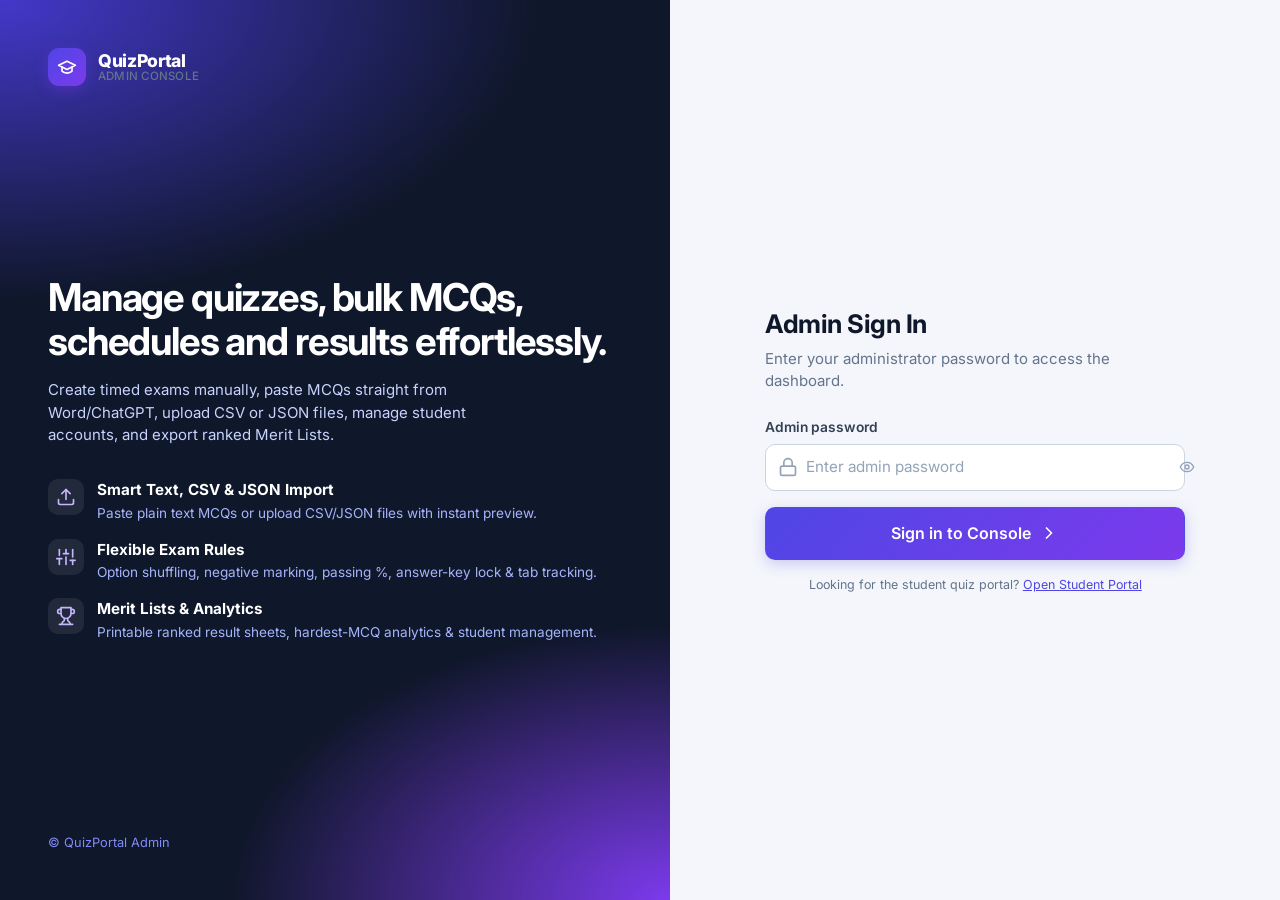
==== commit bf7119ea: "updates" ====
--- a/admin.html
+++ b/admin.html
@@ -9,7 +9,7 @@
   <link rel="preconnect" href="https://fonts.gstatic.com" crossorigin />
   <link rel="preconnect" href="https://script.google.com" />
   <link href="https://fonts.googleapis.com/css2?family=Inter:wght@400;500;600;700;800&display=swap" rel="stylesheet" />
-  <link rel="stylesheet" href="style.css" />
+  <link rel="stylesheet" href="style.css?v=7" />
 </head>
 <body>
 
@@ -34,11 +34,11 @@
     </div>
     <div>
       <h1>Manage quizzes, bulk MCQs, schedules and results effortlessly.</h1>
-      <p>Create timed exams manually or upload hundreds of MCQs in one click via JSON, schedule exact start times, and monitor student performance.</p>
+      <p>Create timed exams manually, paste MCQs straight from Word/ChatGPT, upload CSV or JSON files, manage student accounts, and export ranked Merit Lists.</p>
       <div class="hero-features">
-        <div class="hero-feature"><div class="hf-ic"><svg class="ic"><use href="#i-upload"/></svg></div><div><strong>Bulk JSON Upload</strong><span>Import hundreds of MCQs at once with instant validation &amp; preview.</span></div></div>
-        <div class="hero-feature"><div class="hf-ic"><svg class="ic"><use href="#i-calendar"/></svg></div><div><strong>Smart Scheduling</strong><span>Pick a start time and duration — expiry is calculated automatically.</span></div></div>
-        <div class="hero-feature"><div class="hf-ic"><svg class="ic"><use href="#i-trophy"/></svg></div><div><strong>Detailed Analytics</strong><span>Inspect every student attempt and export results to CSV.</span></div></div>
+        <div class="hero-feature"><div class="hf-ic"><svg class="ic"><use href="#i-upload"/></svg></div><div><strong>Smart Text, CSV &amp; JSON Import</strong><span>Paste plain text MCQs or upload CSV/JSON files with instant preview.</span></div></div>
+        <div class="hero-feature"><div class="hf-ic"><svg class="ic"><use href="#i-sliders"/></svg></div><div><strong>Flexible Exam Rules</strong><span>Option shuffling, negative marking, passing %, answer-key lock &amp; tab tracking.</span></div></div>
+        <div class="hero-feature"><div class="hf-ic"><svg class="ic"><use href="#i-trophy"/></svg></div><div><strong>Merit Lists &amp; Analytics</strong><span>Printable ranked result sheets, hardest-MCQ analytics &amp; student management.</span></div></div>
       </div>
     </div>
     <div class="hero-foot muted" style="font-size:.8rem;color:#818cf8">© QuizPortal Admin</div>
@@ -53,8 +53,8 @@
           <label for="adminPass">Admin password</label>
           <div class="input-icon" style="display:flex;align-items:center">
             <svg class="ic"><use href="#i-lock"/></svg>
-            <input type="password" id="adminPass" autocomplete="current-password" placeholder="Enter admin password" required style="padding-right:2.75rem" />
-            <button type="button" id="togglePassBtn" aria-label="Show password" style="position:absolute;right:.5rem;background:none;border:0;color:var(--muted);padding:.35rem;border-radius:6px;display:grid;place-items:center">
+            <input type="password" id="adminPass" name="password" autocomplete="current-password" placeholder="Enter admin password" required style="padding-right:2.75rem" />
+            <button type="button" id="togglePassBtn" aria-pressed="false" aria-label="Show password" style="position:absolute;right:.5rem;background:none;border:0;color:var(--muted);padding:.35rem;border-radius:6px;display:grid;place-items:center">
               <svg class="ic ic-sm"><use href="#i-eye"/></svg>
             </button>
           </div>
@@ -74,7 +74,7 @@
       <div class="brand-name">QuizPortal<small>ADMIN CONSOLE</small></div>
       <button type="button" class="sidebar-close" aria-label="Close menu"><svg class="ic"><use href="#i-x"/></svg></button>
     </div>
-    <nav class="sidebar-nav" aria-label="Admin navigation">
+    <nav class="sidebar-nav" aria-label="Admin">
       <div class="nav-label">Overview</div>
       <button type="button" class="nav-item active" data-page="dashboardPage"><svg class="ic"><use href="#i-dashboard"/></svg> Dashboard</button>
 
@@ -115,11 +115,12 @@
         <div class="welcome-banner">
           <div>
             <h2>Welcome back, Admin 👋</h2>
-            <p>Create timed quizzes manually or upload hundreds of MCQs via JSON in seconds.</p>
+            <p>Create timed quizzes manually, paste MCQs from Word/WhatsApp, or upload CSV/JSON in seconds.</p>
           </div>
           <div class="btn-row">
             <button type="button" class="btn" style="background:#fff;color:var(--primary)" id="quickCreateManual"><svg class="ic ic-sm"><use href="#i-edit3"/></svg> Create Quiz</button>
-            <button type="button" class="btn" style="background:rgba(255,255,255,.18);color:#fff;border-color:rgba(255,255,255,.3)" id="quickUploadJson"><svg class="ic ic-sm"><use href="#i-upload"/></svg> Upload JSON MCQs</button>
+            <button type="button" class="btn" style="background:rgba(255,255,255,.18);color:#fff;border-color:rgba(255,255,255,.3)" id="quickPasteText"><svg class="ic ic-sm"><use href="#i-fileText"/></svg> Paste Text / CSV</button>
+            <button type="button" class="btn" style="background:rgba(255,255,255,.18);color:#fff;border-color:rgba(255,255,255,.3)" id="quickUploadJson"><svg class="ic ic-sm"><use href="#i-upload"/></svg> Upload JSON</button>
           </div>
         </div>
 
@@ -132,12 +133,12 @@
 
         <div class="card card-flush">
           <div class="card-head">
-            <div><div class="card-title" id="recentTitle"><svg class="ic"><use href="#i-clock"/></svg> Recent Quizzes</div><div class="card-sub">Quick view of your latest published quizzes.</div></div>
+            <div><div class="card-title" id="recentTitle"><svg class="ic"><use href="#i-clock"/></svg> Recent Quizzes</div><div class="card-sub">Quick view of your latest published quizzes and student share links.</div></div>
             <button type="button" class="btn btn-outline btn-sm" data-goto="manageQuizzesPage">Manage all <svg class="ic ic-sm"><use href="#i-right"/></svg></button>
           </div>
           <div class="table-wrap" tabindex="0" role="region" aria-labelledby="recentTitle">
             <table class="stack">
-              <thead><tr><th>Quiz Name</th><th class="num">MCQs</th><th>Start Time</th><th>Auto Expiry</th><th>Status</th><th>Actions</th></tr></thead>
+              <thead><tr><th scope="col">Quiz Name</th><th scope="col">Access Code</th><th scope="col" class="num">MCQs</th><th scope="col">Start Time</th><th scope="col">Auto Expiry</th><th scope="col">Status</th><th scope="col">Actions</th></tr></thead>
               <tbody id="recentQuizzesBody"></tbody>
             </table>
           </div>
@@ -152,12 +153,12 @@
           <button type="button" class="btn btn-sm btn-outline" id="cancelEditBtn">Cancel edit</button>
         </div>
 
-        <!-- Quiz Details & Auto-Expiry Schedule -->
+        <!-- Quiz Details, Schedule & Exam Rules -->
         <div class="card">
           <div class="card-head">
             <div>
-              <div class="card-title"><svg class="ic"><use href="#i-calendar"/></svg> Quiz Details &amp; Schedule</div>
-              <div class="card-sub">Choose the start time and allowed duration in minutes — expiry is calculated automatically.</div>
+              <div class="card-title"><svg class="ic"><use href="#i-calendar"/></svg> Quiz Details, Schedule &amp; Rules</div>
+              <div class="card-sub">Choose target class, schedule, grading rules, and anti-cheat preferences.</div>
             </div>
           </div>
 
@@ -167,8 +168,40 @@
               <input type="text" id="newQuizName" placeholder="e.g. Biology Chapter 1 Test" required />
             </div>
             <div class="form-group">
+              <label for="newQuizClass">Target Class *</label>
+              <select id="newQuizClass" required>
+                <option value="" disabled selected>Select target class</option>
+                <option value="Class 9th">Class 9th</option>
+                <option value="Class 10th">Class 10th</option>
+                <option value="Class 1st year">Class 1st year</option>
+                <option value="Class 2nd year">Class 2nd year</option>
+                <option value="All Classes">All Classes</option>
+              </select>
+              <p class="hint">Only students registered in this class will see this quiz.</p>
+            </div>
+          </div>
+
+          <div class="form-row">
+            <div class="form-group">
+              <label for="newQuizCode">Unique Quiz Code (3–10 chars) *</label>
+              <div class="code-input-row">
+                <input type="text" id="newQuizCode" class="code-input" minlength="3" maxlength="10" placeholder="e.g. CS11C4" autocomplete="off" autocorrect="off" autocapitalize="characters" spellcheck="false" required />
+                <button type="button" class="btn btn-soft btn-sm" id="genCodeBtn" title="Generate unique code" style="min-height:44px"><svg class="ic ic-sm"><use href="#i-sparkles"/></svg> Generate</button>
+              </div>
+              <p class="hint">Students enter this code to begin (or use your 1-click Share Link).</p>
+            </div>
+            <div class="form-group">
               <label for="newQuizMarks">Marks per MCQ *</label>
-              <input type="number" id="newQuizMarks" value="1" min="1" step="0.5" required />
+              <input type="number" id="newQuizMarks" value="1" min="0.25" step="0.25" required />
+            </div>
+            <div class="form-group">
+              <label for="newQuizNeg">Negative Marks / Wrong</label>
+              <input type="number" id="newQuizNeg" value="0" min="0" step="0.25" />
+              <p class="hint">0 = none (e.g. 0.25 for MDCAT/ECAT).</p>
+            </div>
+            <div class="form-group">
+              <label for="newQuizPassPct">Passing Score (%)</label>
+              <input type="number" id="newQuizPassPct" value="50" min="0" max="100" step="1" />
             </div>
           </div>
 
@@ -194,6 +227,14 @@
                 <button type="button" class="preset-chip" data-dur="60">60 min</button>
               </div>
             </div>
+            <div class="form-group">
+              <label for="newQuizRelease">Show Correct Answers to Students</label>
+              <select id="newQuizRelease">
+                <option value="immediate" selected>Immediately after submission</option>
+                <option value="after_expiry">Only after quiz window closes</option>
+              </select>
+              <p class="hint">Locking until expiry stops early finishers from sharing answers.</p>
+            </div>
           </div>
 
           <div class="expiry-preview mt-1" id="expiryPreview" aria-live="polite">
@@ -204,18 +245,37 @@
             </div>
             <span class="badge badge-info" id="expiryStatusBadge">Ready</span>
           </div>
+
+          <fieldset class="rules-fieldset">
+            <legend>Randomization &amp; Anti-Cheat Options</legend>
+            <div class="check-grid">
+              <label class="check-tile" for="newShuffleQs">
+                <input type="checkbox" id="newShuffleQs" checked />
+                <div><strong>Shuffle MCQ Order</strong><span>Each student gets questions in random order.</span></div>
+              </label>
+              <label class="check-tile" for="newShuffleOpts">
+                <input type="checkbox" id="newShuffleOpts" checked />
+                <div><strong>Shuffle Options (A–D)</strong><span>Randomizes option positions per student.</span></div>
+              </label>
+              <label class="check-tile" for="newTrackTabs">
+                <input type="checkbox" id="newTrackTabs" checked />
+                <div><strong>Track Tab Switches</strong><span>Warns students &amp; logs focus switches.</span></div>
+              </label>
+            </div>
+          </fieldset>
         </div>
 
-        <!-- MCQs Entry Card: Manual Builder vs JSON File Upload -->
+        <!-- MCQs Entry Card: Manual Builder vs Smart Text/CSV vs JSON Upload -->
         <div class="card">
           <div class="card-head">
             <div>
               <div class="card-title"><svg class="ic"><use href="#i-list"/></svg> Questions (MCQs)</div>
-              <div class="card-sub">Add questions manually or upload a JSON file to import hundreds of MCQs at once.</div>
+              <div class="card-sub">Build manually, paste plain text from Word/ChatGPT/WhatsApp, or upload CSV / JSON files.</div>
             </div>
             <div class="segmented inline" id="mcqModeTabs" role="tablist" aria-label="MCQ input method">
               <button type="button" role="tab" class="active" data-mode="manual" aria-selected="true"><svg class="ic ic-sm"><use href="#i-edit3"/></svg> Manual Builder</button>
-              <button type="button" role="tab" data-mode="json" aria-selected="false"><svg class="ic ic-sm"><use href="#i-upload"/></svg> JSON File Upload</button>
+              <button type="button" role="tab" data-mode="smart" aria-selected="false"><svg class="ic ic-sm"><use href="#i-fileText"/></svg> Text / CSV Import</button>
+              <button type="button" role="tab" data-mode="json" aria-selected="false"><svg class="ic ic-sm"><use href="#i-upload"/></svg> JSON Upload</button>
             </div>
           </div>
 
@@ -229,7 +289,27 @@
             </div>
           </div>
 
-          <!-- Option 2: JSON File Upload (Bulk hundreds of MCQs) -->
+          <!-- Option 2: Smart Text / Word / CSV Importer -->
+          <div id="smartMode" class="hidden">
+            <div class="btn-row mb-2">
+              <button type="button" class="btn btn-soft btn-sm" id="uploadCsvTriggerBtn"><svg class="ic ic-sm"><use href="#i-upload"/></svg> Upload Excel / CSV File</button>
+              <button type="button" class="btn btn-outline btn-sm" id="downloadSampleCsvBtn"><svg class="ic ic-sm"><use href="#i-download"/></svg> Download Sample CSV</button>
+              <button type="button" class="btn btn-ghost btn-sm" id="insertSampleTextBtn"><svg class="ic ic-sm"><use href="#i-sparkles"/></svg> Load Sample Text</button>
+              <input type="file" id="csvFileInput" accept=".csv,text/csv" class="sr-only" />
+            </div>
+
+            <div class="form-group">
+              <label for="smartTextarea">Paste MCQs from MS Word, PDF, ChatGPT, or WhatsApp</label>
+              <textarea id="smartTextarea" class="prose-area" rows="9" style="font-family:ui-monospace,Consolas,monospace;font-size:.86rem" placeholder="1. Which planet is known as the Red Planet?&#10;A) Earth&#10;B) Mars&#10;C) Jupiter&#10;D) Venus&#10;Answer: B&#10;Explanation: Iron oxide gives Mars its reddish color."></textarea>
+              <p class="hint">Supports numbered or unnumbered blocks, options <code>A)</code> / <code>A.</code> / <code>(A)</code>, inline options, <code>Answer: B</code> (or <code>*B) Mars</code>), and optional <code>Explanation: …</code> lines.</p>
+            </div>
+            <div class="btn-row">
+              <button type="button" class="btn btn-primary btn-sm" id="parseSmartTextBtn"><svg class="ic ic-sm"><use href="#i-check"/></svg> Parse &amp; Preview MCQs</button>
+              <button type="button" class="btn btn-ghost btn-sm" id="clearSmartTextBtn">Clear text</button>
+            </div>
+          </div>
+
+          <!-- Option 3: JSON File Upload (Bulk hundreds of MCQs) -->
           <div id="jsonMode" class="hidden">
             <div class="btn-row mb-2">
               <button type="button" class="btn btn-soft btn-sm" id="downloadSampleBtn"><svg class="ic ic-sm"><use href="#i-download"/></svg> Download Sample JSON</button>
@@ -245,57 +325,55 @@
               <input type="file" id="jsonFileInput" accept=".json,application/json" class="sr-only" />
             </div>
 
-            <!-- Optional Paste JSON box -->
             <div id="pasteJsonBox" class="mt-2 hidden">
               <label for="jsonTextarea">Paste JSON array or object</label>
-              <textarea id="jsonTextarea" rows="7" placeholder='[{"question":"What is 2 + 2?","options":["3","4","5","6"],"correct":"4"}]'></textarea>
+              <textarea id="jsonTextarea" rows="7" placeholder='[{"question":"What is 2 + 2?","options":["3","4","5","6"],"correct":"4","explanation":"2 plus 2 equals 4."}]'></textarea>
               <div class="btn-row mt-1">
                 <button type="button" class="btn btn-primary btn-sm" id="parsePastedBtn"><svg class="ic ic-sm"><use href="#i-check"/></svg> Parse &amp; Validate JSON</button>
                 <button type="button" class="btn btn-ghost btn-sm" id="clearPasteBtn">Clear text</button>
               </div>
             </div>
 
-            <!-- Validation Summary + Paginated Preview -->
-            <div id="jsonResultArea" class="hidden">
-              <div class="json-summary" id="jsonSummary"></div>
-              <ul class="error-list hidden" id="jsonErrors"></ul>
-
-              <div class="card card-flush mt-2 mb-0" id="jsonPreviewCard">
-                <div class="card-head" style="padding-bottom:1rem">
-                  <div class="card-title" style="font-size:.95rem" id="jsonPreviewTitle"><svg class="ic ic-sm"><use href="#i-eye"/></svg> Parsed MCQs Preview</div>
-                  <div class="input-icon" style="min-width:200px;max-width:280px;flex:1">
-                    <svg class="ic ic-sm"><use href="#i-search"/></svg>
-                    <input type="search" id="jsonSearch" placeholder="Filter preview MCQs…" style="min-height:36px;padding-top:.4rem;padding-bottom:.4rem" />
-                  </div>
-                </div>
-                <div class="table-wrap table-scroll" tabindex="0" role="region" aria-labelledby="jsonPreviewTitle">
-                  <table class="preview-table stack">
-                    <thead><tr><th style="width:54px">#</th><th>Question</th><th>Options</th><th>Correct Answer</th></tr></thead>
-                    <tbody id="jsonPreviewBody"></tbody>
-                  </table>
-                </div>
-                <div class="preview-bar" id="jsonPager">
-                  <span id="jsonPagerInfo">Showing 0–0 of 0</span>
-                  <div class="btn-row">
-                    <button type="button" class="btn btn-outline btn-sm" id="jsonPrevPage"><svg class="ic ic-sm"><use href="#i-left"/></svg> Prev</button>
-                    <button type="button" class="btn btn-outline btn-sm" id="jsonNextPage">Next <svg class="ic ic-sm"><use href="#i-right"/></svg></button>
-                  </div>
+            <details class="mt-2">
+              <summary style="cursor:pointer;font-weight:600;font-size:.88rem;color:var(--primary);padding:.35rem 0">View supported JSON format examples</summary>
+              <p class="hint mb-2">Upload a plain array of questions, or an object with <code>questions</code>. <code>correct</code> accepts exact text, a letter (<code>"A"</code>–<code>"F"</code>), or <code>1</code>–<code>6</code>. Optional <code>explanation</code> is shown to students after submission.</p>
+              <pre class="code-sample" id="sampleCodeBlock"></pre>
+            </details>
+          </div>
+
+          <!-- Shared Validation Summary + Paginated Preview (used by both Text/CSV & JSON modes) -->
+          <div id="jsonResultArea" class="hidden">
+            <div class="json-summary" id="jsonSummary"></div>
+            <ul class="error-list hidden" id="jsonErrors"></ul>
+
+            <div class="card card-flush mt-2 mb-0" id="jsonPreviewCard">
+              <div class="card-head" style="padding-bottom:1rem">
+                <div class="card-title" style="font-size:.95rem" id="jsonPreviewTitle"><svg class="ic ic-sm"><use href="#i-eye"/></svg> Parsed MCQs Preview</div>
+                <div class="input-icon" style="min-width:200px;max-width:280px;flex:1">
+                  <svg class="ic ic-sm"><use href="#i-search"/></svg>
+                  <input type="search" id="jsonSearch" placeholder="Filter preview MCQs…" autocorrect="off" spellcheck="false" style="min-height:36px;padding-top:.4rem;padding-bottom:.4rem" />
                 </div>
               </div>
-
-              <div class="sticky-actions">
-                <button type="button" class="btn btn-ghost" id="clearJsonBtn"><svg class="ic ic-sm"><use href="#i-trash"/></svg> Clear</button>
-                <button type="button" class="btn btn-outline" id="loadIntoManualBtn"><svg class="ic ic-sm"><use href="#i-edit3"/></svg> Edit in Manual Builder</button>
-                <button type="button" class="btn btn-success" id="saveJsonBtn"><svg class="ic ic-sm"><use href="#i-save"/></svg> Publish Quiz</button>
+              <div class="table-wrap table-scroll" tabindex="0" role="region" aria-labelledby="jsonPreviewTitle">
+                <table class="preview-table stack">
+                  <thead><tr><th scope="col" style="width:54px">#</th><th scope="col">Question</th><th scope="col">Options</th><th scope="col">Correct Answer</th></tr></thead>
+                  <tbody id="jsonPreviewBody"></tbody>
+                </table>
               </div>
-            </div>
-
-            <!-- Format Reference -->
-            <details class="mt-2">
-              <summary style="cursor:pointer;font-weight:600;font-size:.88rem;color:var(--primary);padding:.35rem 0">View supported JSON format examples</summary>
-              <p class="hint mb-2">You can upload a plain array of questions, or an object with <code>questions</code>. The <code>correct</code> field accepts the exact option text, a letter (<code>"A"</code>–<code>"F"</code>), or a 1-based number (<code>1</code>–<code>6</code>).</p>
-              <pre class="code-sample" id="sampleCodeBlock"></pre>
-            </details>
+              <div class="preview-bar" id="jsonPager">
+                <span id="jsonPagerInfo">Showing 0–0 of 0</span>
+                <div class="btn-row">
+                  <button type="button" class="btn btn-outline btn-sm" id="jsonPrevPage"><svg class="ic ic-sm"><use href="#i-left"/></svg> Prev</button>
+                  <button type="button" class="btn btn-outline btn-sm" id="jsonNextPage">Next <svg class="ic ic-sm"><use href="#i-right"/></svg></button>
+                </div>
+              </div>
+            </div>
+
+            <div class="sticky-actions">
+              <button type="button" class="btn btn-ghost" id="clearJsonBtn"><svg class="ic ic-sm"><use href="#i-trash"/></svg> Clear Import</button>
+              <button type="button" class="btn btn-outline" id="loadIntoManualBtn"><svg class="ic ic-sm"><use href="#i-edit3"/></svg> Edit in Manual Builder</button>
+              <button type="button" class="btn btn-success" id="saveJsonBtn"><svg class="ic ic-sm"><use href="#i-save"/></svg> Publish Quiz</button>
+            </div>
           </div>
         </div>
       </section>
@@ -306,13 +384,20 @@
           <div class="card-head" style="padding-bottom:1rem">
             <div>
               <div class="card-title" id="allQuizzesTitle"><svg class="ic"><use href="#i-list"/></svg> All Quizzes</div>
-              <div class="card-sub">Manage schedules, status, MCQs, or click a quiz to inspect student attempts.</div>
+              <div class="card-sub">Share student links, duplicate, reschedule, edit MCQs, or inspect ranked attempts &amp; analytics.</div>
             </div>
             <div class="toolbar">
               <div class="input-icon">
                 <svg class="ic ic-sm"><use href="#i-search"/></svg>
-                <input type="search" id="quizSearch" placeholder="Search quizzes…" />
+                <input type="search" id="quizSearch" placeholder="Search quizzes or code…" autocorrect="off" spellcheck="false" />
               </div>
+              <select id="quizClassFilter" aria-label="Filter quizzes by class" style="width:auto;min-width:155px">
+                <option value="">All Classes</option>
+                <option value="Class 9th">Class 9th</option>
+                <option value="Class 10th">Class 10th</option>
+                <option value="Class 1st year">Class 1st year</option>
+                <option value="Class 2nd year">Class 2nd year</option>
+              </select>
               <div class="segmented inline" id="quizStatusFilter" role="tablist" aria-label="Filter quizzes by status">
                 <button type="button" class="active" data-status="all">All</button>
                 <button type="button" data-status="Active">Active</button>
@@ -323,31 +408,46 @@
           </div>
           <div class="table-wrap" tabindex="0" role="region" aria-labelledby="allQuizzesTitle">
             <table class="stack">
-              <thead><tr><th>Quiz</th><th class="num">MCQs</th><th>Schedule (Start → Auto Expiry)</th><th>Status</th><th>Actions</th></tr></thead>
+              <thead><tr><th scope="col">Quiz</th><th scope="col">Access Code</th><th scope="col" class="num">MCQs</th><th scope="col">Schedule (Start → Auto Expiry)</th><th scope="col">Status</th><th scope="col">Actions</th></tr></thead>
               <tbody id="adminQuizzesBody"></tbody>
             </table>
           </div>
         </div>
 
-        <!-- Student Attempts Drill-Down -->
+        <!-- Student Attempts & Question-Level Analytics Drill-Down -->
         <div id="quizAttemptsCard" class="card card-flush hidden">
           <div class="card-head" style="padding-bottom:1rem">
             <div>
-              <div class="card-title" id="selectedQuizTitle"><svg class="ic"><use href="#i-trophy"/></svg> Student Attempts</div>
-              <div class="card-sub" id="selectedQuizSummary">Click any student to inspect their question-by-question answers.</div>
+              <div class="card-title" id="selectedQuizTitle"><svg class="ic"><use href="#i-trophy"/></svg> Student Merit List &amp; Analytics</div>
+              <div class="card-sub" id="selectedQuizSummary">Ranked by marks (with faster completion time as tie-breaker).</div>
             </div>
             <div class="toolbar">
-              <div class="input-icon">
+              <div class="segmented inline" id="attemptsSubTabs" role="tablist" aria-label="Attempts view">
+                <button type="button" class="active" data-atab="merit"><svg class="ic ic-sm"><use href="#i-trophy"/></svg> Merit List</button>
+                <button type="button" data-atab="analytics"><svg class="ic ic-sm"><use href="#i-barChart"/></svg> Hardest MCQs</button>
+              </div>
+              <div class="input-icon" id="attemptSearchWrap">
                 <svg class="ic ic-sm"><use href="#i-search"/></svg>
-                <input type="search" id="attemptSearch" placeholder="Filter by student or class…" />
+                <input type="search" id="attemptSearch" placeholder="Filter student or class…" autocorrect="off" spellcheck="false" />
               </div>
+              <button type="button" class="btn btn-primary btn-sm" id="exportMeritPdfBtn"><svg class="ic ic-sm"><use href="#i-printer"/></svg> Merit List PDF</button>
               <button type="button" class="btn btn-outline btn-sm" id="exportAttemptsCsvBtn"><svg class="ic ic-sm"><use href="#i-download"/></svg> Export CSV</button>
             </div>
           </div>
-          <div class="table-wrap" tabindex="0" role="region" aria-labelledby="selectedQuizTitle">
+
+          <!-- Sub-view A: Ranked Student Merit List -->
+          <div class="table-wrap" id="meritTableWrap" tabindex="0" role="region" aria-labelledby="selectedQuizTitle">
             <table class="stack">
-              <thead><tr><th>Student</th><th>Class</th><th>Submitted</th><th class="num">Attempted</th><th class="num">Skipped</th><th class="num">Marks</th><th class="num">Score</th><th></th></tr></thead>
+              <thead><tr><th scope="col" class="num">Rank</th><th scope="col">Student</th><th scope="col">Class</th><th scope="col" class="num">Time</th><th scope="col" class="num">C / W / S</th><th scope="col" class="num">Marks</th><th scope="col" class="num">Score</th><th scope="col">Actions</th></tr></thead>
               <tbody id="attemptsBody"></tbody>
+            </table>
+          </div>
+
+          <!-- Sub-view B: Question-Level Analytics (Hardest to Easiest) -->
+          <div class="table-wrap hidden" id="analyticsTableWrap" tabindex="0" role="region" aria-label="Question accuracy analytics">
+            <table class="stack">
+              <thead><tr><th scope="col" style="width:54px">#</th><th scope="col">Question (Sorted Hardest → Easiest)</th><th scope="col" class="num">Correct</th><th scope="col" class="num">Wrong</th><th scope="col" class="num">Skipped</th><th scope="col">Top Wrong Choice</th><th scope="col">Accuracy</th></tr></thead>
+              <tbody id="analyticsBody"></tbody>
             </table>
           </div>
         </div>
@@ -359,22 +459,23 @@
           <div class="card-head" style="padding-bottom:1rem">
             <div>
               <div class="card-title" id="studentsTitle"><svg class="ic"><use href="#i-users"/></svg> Registered Students <span class="badge badge-info badge-plain" id="studentsCountBadge">0</span></div>
-              <div class="card-sub">All unique students registered on the portal.</div>
+              <div class="card-sub">View student results, edit names/classes, reset forgotten passwords, or bulk promote classes.</div>
             </div>
             <div class="toolbar">
               <div class="input-icon">
                 <svg class="ic ic-sm"><use href="#i-search"/></svg>
-                <input type="search" id="studentSearch" placeholder="Search name or class…" />
+                <input type="search" id="studentSearch" placeholder="Search name, @username or class…" autocorrect="off" spellcheck="false" />
               </div>
               <select id="classFilter" aria-label="Filter by class" style="width:auto;min-width:150px">
                 <option value="">All Classes</option>
               </select>
+              <button type="button" class="btn btn-soft btn-sm" id="openBulkPromoteBtn"><svg class="ic ic-sm"><use href="#i-arrowUpRight"/></svg> Promote Class</button>
               <button type="button" class="btn btn-outline btn-sm" id="exportStudentsCsvBtn"><svg class="ic ic-sm"><use href="#i-download"/></svg> Export CSV</button>
             </div>
           </div>
           <div class="table-wrap" tabindex="0" role="region" aria-labelledby="studentsTitle">
             <table class="stack">
-              <thead><tr><th>#</th><th>Student Name</th><th>Class</th><th>Registered On</th></tr></thead>
+              <thead><tr><th scope="col">#</th><th scope="col">Student Name</th><th scope="col">Username</th><th scope="col">Class</th><th scope="col">Registered On</th><th scope="col">Actions</th></tr></thead>
               <tbody id="studentsBody"></tbody>
             </table>
           </div>
@@ -385,16 +486,35 @@
   </div>
 </div>
 
-<!-- ============ RESCHEDULE QUIZ MODAL ============ -->
+<!-- ============ RESCHEDULE & EXAM RULES MODAL ============ -->
 <dialog id="scheduleDialog" class="modal" closedby="any" aria-labelledby="scheduleDlgTitle">
   <form method="dialog" id="scheduleForm" class="modal-box" novalidate>
     <div class="modal-header">
       <div class="modal-icon"><svg class="ic"><use href="#i-calendar"/></svg></div>
-      <h1 id="scheduleDlgTitle" style="font-size:1.1rem;flex:1">Reschedule Quiz</h1>
+      <h1 id="scheduleDlgTitle" style="font-size:1.1rem;flex:1">Schedule &amp; Exam Rules</h1>
       <button type="button" class="btn btn-ghost btn-icon" id="closeScheduleDlg" aria-label="Close"><svg class="ic"><use href="#i-x"/></svg></button>
     </div>
     <div class="modal-body">
       <p class="muted mb-2" id="scheduleQuizLabel" style="font-size:.9rem"></p>
+      <div class="form-row">
+        <div class="form-group">
+          <label for="editQuizClass">Target Class</label>
+          <select id="editQuizClass">
+            <option value="Class 9th">Class 9th</option>
+            <option value="Class 10th">Class 10th</option>
+            <option value="Class 1st year">Class 1st year</option>
+            <option value="Class 2nd year">Class 2nd year</option>
+            <option value="All Classes">All Classes</option>
+          </select>
+        </div>
+        <div class="form-group">
+          <label for="editQuizCode">Unique Quiz Code (3–10 chars)</label>
+          <div class="code-input-row">
+            <input type="text" id="editQuizCode" class="code-input" minlength="3" maxlength="10" placeholder="e.g. CS11C4" autocomplete="off" autocorrect="off" autocapitalize="characters" spellcheck="false" />
+            <button type="button" class="btn btn-soft btn-sm" id="genEditCodeBtn" style="min-height:44px"><svg class="ic ic-sm"><use href="#i-sparkles"/></svg> Generate</button>
+          </div>
+        </div>
+      </div>
       <div class="form-group">
         <label for="editStart">Start Date &amp; Time *</label>
         <input type="datetime-local" id="editStart" required />
@@ -410,9 +530,24 @@
           <input type="number" id="editMinutes" min="1" max="1440" required />
         </div>
         <div class="form-group">
-          <label for="editMarks">Marks per MCQ</label>
-          <input type="number" id="editMarks" min="1" step="0.5" required />
+          <label for="editMarks">Marks / MCQ</label>
+          <input type="number" id="editMarks" min="0.25" step="0.25" required />
         </div>
+        <div class="form-group">
+          <label for="editNeg">Neg. Marks / Wrong</label>
+          <input type="number" id="editNeg" min="0" step="0.25" value="0" />
+        </div>
+        <div class="form-group">
+          <label for="editPassPct">Pass %</label>
+          <input type="number" id="editPassPct" min="0" max="100" step="1" value="50" />
+        </div>
+      </div>
+      <div class="form-group">
+        <label for="editRelease">Show Correct Answers to Students</label>
+        <select id="editRelease">
+          <option value="immediate">Immediately after submission</option>
+          <option value="after_expiry">Only after quiz window closes</option>
+        </select>
       </div>
       <div class="expiry-preview" id="editExpiryPreview" aria-live="polite">
         <svg class="ic"><use href="#i-hourglass"/></svg>
@@ -422,10 +557,18 @@
         </div>
         <span class="badge badge-info" id="editExpiryBadge">Ready</span>
       </div>
+      <fieldset class="rules-fieldset">
+        <legend>Randomization &amp; Anti-Cheat</legend>
+        <div class="check-grid">
+          <label class="check-tile" for="editShuffleQs"><input type="checkbox" id="editShuffleQs" checked /><div><strong>Shuffle MCQs</strong><span>Random question order</span></div></label>
+          <label class="check-tile" for="editShuffleOpts"><input type="checkbox" id="editShuffleOpts" checked /><div><strong>Shuffle Options</strong><span>Random A–D order</span></div></label>
+          <label class="check-tile" for="editTrackTabs"><input type="checkbox" id="editTrackTabs" checked /><div><strong>Track Tab Switches</strong><span>Log focus switches</span></div></label>
+        </div>
+      </fieldset>
     </div>
     <div class="modal-actions">
       <button type="button" class="btn btn-outline" id="cancelScheduleBtn">Cancel</button>
-      <button type="submit" class="btn btn-primary" id="saveScheduleBtn"><svg class="ic ic-sm"><use href="#i-save"/></svg> Update Schedule</button>
+      <button type="submit" class="btn btn-primary" id="saveScheduleBtn"><svg class="ic ic-sm"><use href="#i-save"/></svg> Save Settings</button>
     </div>
   </form>
 </dialog>
@@ -450,7 +593,10 @@
           <button type="button" data-bf="Wrong">Wrong</button>
           <button type="button" data-bf="Not Solved">Skipped</button>
         </div>
-        <button type="button" class="btn btn-outline btn-sm" id="exportBreakdownCsvBtn"><svg class="ic ic-sm"><use href="#i-download"/></svg> Export CSV</button>
+        <div class="btn-row">
+          <button type="button" class="btn btn-soft-danger btn-sm" id="allowReattemptModalBtn"><svg class="ic ic-sm"><use href="#i-refresh"/></svg> Allow Re-attempt</button>
+          <button type="button" class="btn btn-outline btn-sm" id="exportBreakdownCsvBtn"><svg class="ic ic-sm"><use href="#i-download"/></svg> Export CSV</button>
+        </div>
       </div>
       <div class="answer-list" id="breakdownList"></div>
     </div>
@@ -460,7 +606,126 @@
   </div>
 </dialog>
 
-<script src="common.js"></script>
+<!-- ============ STUDENT MANAGEMENT: EDIT STUDENT MODAL ============ -->
+<dialog id="editStudentDialog" class="modal modal-sm" closedby="any" aria-labelledby="editStuTitle">
+  <form method="dialog" id="editStudentForm" class="modal-box" novalidate>
+    <div class="modal-header">
+      <div class="modal-icon"><svg class="ic"><use href="#i-edit3"/></svg></div>
+      <h1 id="editStuTitle" style="font-size:1.1rem;flex:1">Edit Student</h1>
+      <button type="button" class="btn btn-ghost btn-icon" data-close-dlg="editStudentDialog" aria-label="Close"><svg class="ic"><use href="#i-x"/></svg></button>
+    </div>
+    <div class="modal-body">
+      <p class="muted mb-2" id="editStuSubtitle" style="font-size:.88rem"></p>
+      <div class="form-group">
+        <label for="editStuName">Student Full Name *</label>
+        <input type="text" id="editStuName" required />
+      </div>
+      <div class="form-group mb-0">
+        <label for="editStuClass">Student Class *</label>
+        <select id="editStuClass" required>
+          <option value="Class 9th">Class 9th</option>
+          <option value="Class 10th">Class 10th</option>
+          <option value="Class 1st year">Class 1st year</option>
+          <option value="Class 2nd year">Class 2nd year</option>
+        </select>
+      </div>
+    </div>
+    <div class="modal-actions">
+      <button type="button" class="btn btn-outline" data-close-dlg="editStudentDialog">Cancel</button>
+      <button type="submit" class="btn btn-primary" id="saveEditStuBtn"><svg class="ic ic-sm"><use href="#i-save"/></svg> Save Changes</button>
+    </div>
+  </form>
+</dialog>
+
+<!-- ============ STUDENT MANAGEMENT: RESET PASSWORD MODAL ============ -->
+<dialog id="resetStudentPassDialog" class="modal modal-sm" closedby="any" aria-labelledby="resetPassTitle">
+  <form method="dialog" id="resetStudentPassForm" class="modal-box" novalidate>
+    <div class="modal-header">
+      <div class="modal-icon warning"><svg class="ic"><use href="#i-key"/></svg></div>
+      <h1 id="resetPassTitle" style="font-size:1.1rem;flex:1">Reset Student Password</h1>
+      <button type="button" class="btn btn-ghost btn-icon" data-close-dlg="resetStudentPassDialog" aria-label="Close"><svg class="ic"><use href="#i-x"/></svg></button>
+    </div>
+    <div class="modal-body">
+      <p class="muted mb-2" id="resetPassSubtitle" style="font-size:.88rem"></p>
+      <div class="form-group mb-0">
+        <label for="resetPassInput">New Password * <span class="muted">(min 4 chars)</span></label>
+        <div class="code-input-row">
+          <input type="text" id="resetPassInput" minlength="4" placeholder="e.g. pass1234" autocomplete="off" autocorrect="off" autocapitalize="none" spellcheck="false" required />
+          <button type="button" class="btn btn-soft btn-sm" id="genTempPassBtn" style="min-height:44px"><svg class="ic ic-sm"><use href="#i-sparkles"/></svg> Random</button>
+        </div>
+        <p class="hint">Share this new password with the student — they can change it anytime from their portal.</p>
+      </div>
+    </div>
+    <div class="modal-actions">
+      <button type="button" class="btn btn-outline" data-close-dlg="resetStudentPassDialog">Cancel</button>
+      <button type="submit" class="btn btn-primary" id="saveResetPassBtn"><svg class="ic ic-sm"><use href="#i-save"/></svg> Set Password</button>
+    </div>
+  </form>
+</dialog>
+
+<!-- ============ STUDENT MANAGEMENT: BULK PROMOTE CLASS MODAL ============ -->
+<dialog id="bulkPromoteDialog" class="modal modal-sm" closedby="any" aria-labelledby="bulkPromoteTitle">
+  <form method="dialog" id="bulkPromoteForm" class="modal-box" novalidate>
+    <div class="modal-header">
+      <div class="modal-icon"><svg class="ic"><use href="#i-arrowUpRight"/></svg></div>
+      <h1 id="bulkPromoteTitle" style="font-size:1.1rem;flex:1">Bulk Promote / Move Class</h1>
+      <button type="button" class="btn btn-ghost btn-icon" data-close-dlg="bulkPromoteDialog" aria-label="Close"><svg class="ic"><use href="#i-x"/></svg></button>
+    </div>
+    <div class="modal-body">
+      <p class="muted mb-2" style="font-size:.88rem">Move all registered students from one class to another in a single click (e.g. end-of-year promotion).</p>
+      <div class="form-group">
+        <label for="promoteFromClass">Move all students currently in *</label>
+        <select id="promoteFromClass" required>
+          <option value="Class 9th">Class 9th</option>
+          <option value="Class 10th">Class 10th</option>
+          <option value="Class 1st year">Class 1st year</option>
+          <option value="Class 2nd year">Class 2nd year</option>
+        </select>
+      </div>
+      <div class="form-group mb-0">
+        <label for="promoteToClass">Into target class *</label>
+        <select id="promoteToClass" required>
+          <option value="Class 10th" selected>Class 10th</option>
+          <option value="Class 1st year">Class 1st year</option>
+          <option value="Class 2nd year">Class 2nd year</option>
+          <option value="Class 9th">Class 9th</option>
+        </select>
+      </div>
+    </div>
+    <div class="modal-actions">
+      <button type="button" class="btn btn-outline" data-close-dlg="bulkPromoteDialog">Cancel</button>
+      <button type="submit" class="btn btn-primary" id="confirmPromoteBtn"><svg class="ic ic-sm"><use href="#i-check"/></svg> Move Students</button>
+    </div>
+  </form>
+</dialog>
+
+<!-- ============ STUDENT MANAGEMENT: VIEW ALL RESULTS OF STUDENT MODAL ============ -->
+<dialog id="studentHistoryDialog" class="modal modal-lg" closedby="any" aria-labelledby="stuHistTitle">
+  <div class="modal-box">
+    <div class="modal-header">
+      <div class="modal-icon"><svg class="ic"><use href="#i-history"/></svg></div>
+      <div style="flex:1;min-width:0">
+        <h1 id="stuHistTitle" style="font-size:1.1rem">Student Quiz History</h1>
+        <div class="muted" id="stuHistSub" style="font-size:.82rem"></div>
+      </div>
+      <button type="button" class="btn btn-ghost btn-icon" data-close-dlg="studentHistoryDialog" aria-label="Close"><svg class="ic"><use href="#i-x"/></svg></button>
+    </div>
+    <div class="modal-body">
+      <div class="details-grid" id="stuHistStats"></div>
+      <div class="table-wrap" tabindex="0" role="region" aria-labelledby="stuHistTitle">
+        <table class="stack">
+          <thead><tr><th scope="col">Quiz</th><th scope="col">Date</th><th scope="col" class="num">Time</th><th scope="col" class="num">C / W / S</th><th scope="col" class="num">Marks</th><th scope="col" class="num">Score</th><th scope="col">Actions</th></tr></thead>
+          <tbody id="stuHistBody"></tbody>
+        </table>
+      </div>
+    </div>
+    <div class="modal-actions">
+      <button type="button" class="btn btn-primary" data-close-dlg="studentHistoryDialog">Close</button>
+    </div>
+  </div>
+</dialog>
+
+<script src="common.js?v=7"></script>
 <script>
 const { icon, esc } = QP;
 const $ = id => document.getElementById(id);
@@ -470,12 +735,17 @@
 let allStudents = [];
 let currentQuizNameForAttempts = "";
 let currentAttempts = [];
+let attemptsActiveTab = "merit";
 let currentBreakdownAttempt = null;
 let breakdownFilter = "all";
 let quizStatusFilter = "all";
 let editingQuizName = null;
 
-// JSON upload state
+// Student management modal targets
+let targetStudentRecord = null;
+let targetStudentHistoryList = [];
+
+// Bulk import state (shared by Text/CSV & JSON modes)
 let parsedJsonQuestions = [];
 let jsonPage = 1;
 const JSON_PAGE_SIZE = 50;
@@ -484,12 +754,14 @@
   {
     question: "Which planet is known as the Red Planet?",
     options: ["Earth", "Mars", "Jupiter", "Venus"],
-    correct: "Mars"
+    correct: "Mars",
+    explanation: "Iron oxide (rust) on Mars's surface gives it a reddish color."
   },
   {
     question: "What is the chemical symbol for Water?",
     options: ["O2", "H2O", "CO2", "NaCl"],
-    correct: "B"
+    correct: "B",
+    explanation: "Each water molecule contains 2 Hydrogen atoms and 1 Oxygen atom."
   },
   {
     question: "How many continents are there on Earth?",
@@ -499,12 +771,38 @@
 ];
 $("sampleCodeBlock").textContent = JSON.stringify(SAMPLE_JSON, null, 2);
 
+const SAMPLE_SMART_TEXT = `1. Which planet is known as the Red Planet?
+A) Earth
+B) Mars
+C) Jupiter
+D) Venus
+Answer: B
+Explanation: Iron oxide on its surface gives Mars its reddish appearance.
+
+2. What is the chemical symbol for Water?
+A) O2
+B) H2O
+C) CO2
+D) NaCl
+Answer: H2O
+
+3. Which language runs natively inside a web browser?
+A) Python   B) C++   C) JavaScript   D) Java
+Answer: C`;
+
 const PAGES = {
   dashboardPage: ["Dashboard", "Overview of students and quizzes"],
-  createQuizPage: ["Create Quiz", "Build MCQs manually or upload a JSON file"],
-  manageQuizzesPage: ["Manage Quizzes", "Schedules, activation status and student attempts"],
-  studentsPage: ["Registered Students", "Search and export all registered students"]
+  createQuizPage: ["Create Quiz", "Build MCQs manually or import from Text, CSV, or JSON"],
+  manageQuizzesPage: ["Manage Quizzes", "Share links, schedules, rankings, analytics & re-attempts"],
+  studentsPage: ["Registered Students", "Manage student accounts, passwords, classes & history"]
 };
+
+/* ================= Generic Dialog Close Helper ================= */
+document.querySelectorAll("dialog.modal").forEach(d => QP.enableLightDismiss(d));
+document.addEventListener("click", e => {
+  const closeBtn = e.target.closest("[data-close-dlg]");
+  if (closeBtn) $(closeBtn.dataset.closeDlg)?.close();
+});
 
 /* ================= Navigation ================= */
 function showPage(id) {
@@ -530,6 +828,7 @@
 
 $("topCreateBtn").addEventListener("click", () => { resetCreateForm(); setMcqMode("manual"); showPage("createQuizPage"); });
 $("quickCreateManual").addEventListener("click", () => { resetCreateForm(); setMcqMode("manual"); showPage("createQuizPage"); });
+$("quickPasteText").addEventListener("click", () => { resetCreateForm(); setMcqMode("smart"); showPage("createQuizPage"); });
 $("quickUploadJson").addEventListener("click", () => { resetCreateForm(); setMcqMode("json"); showPage("createQuizPage"); });
 
 /* ================= Admin Auth ================= */
@@ -537,6 +836,7 @@
   const inp = $("adminPass");
   const show = inp.type === "password";
   inp.type = show ? "text" : "password";
+  $("togglePassBtn").setAttribute("aria-pressed", String(show));
   $("togglePassBtn").setAttribute("aria-label", show ? "Hide password" : "Show password");
 });
 
@@ -583,7 +883,7 @@
   showPage("dashboardPage");
 }
 
-/* ================= Live status helper ================= */
+/* ================= Live status & Share Link helpers ================= */
 function liveStatus(q) {
   const t = QP.now();
   if (q.status === "Expired") return "Expired";
@@ -593,9 +893,55 @@
   return "Active";
 }
 
+function makeUniqueCode(len = 6) {
+  const taken = new Set(allQuizzes.map(q => String(q.quizCode || "").toUpperCase()));
+  for (let i = 0; i < 30; i++) {
+    const c = QP.generateQuizCode(len);
+    if (!taken.has(c)) return c;
+  }
+  return QP.generateQuizCode(8);
+}
+
+function sanitizeCodeInput(el) {
+  el.value = el.value.toUpperCase().replace(/[^A-Z0-9]/g, "").slice(0, 10);
+}
+$("newQuizCode").addEventListener("input", e => sanitizeCodeInput(e.target));
+$("editQuizCode").addEventListener("input", e => sanitizeCodeInput(e.target));
+$("genCodeBtn").addEventListener("click", () => { $("newQuizCode").value = makeUniqueCode(6); });
+$("genEditCodeBtn").addEventListener("click", () => { $("editQuizCode").value = makeUniqueCode(6); });
+
+function codeCellHtml(code) {
+  if (!code) return `<span class="cell-muted">None</span>`;
+  return `<button type="button" class="code-badge" data-copy-code="${esc(code)}" title="Click to copy quiz code">${icon("key", "ic-sm")} ${esc(code)}</button>`;
+}
+
+async function shareQuizInvite(quizName) {
+  const q = allQuizzes.find(item => item.quizName === quizName) || { quizName, quizCode: "" };
+  const link = QP.buildQuizShareUrl(q.quizName, q.quizCode || "");
+  try {
+    await navigator.clipboard.writeText(link);
+    QP.toast(`Student invite link copied! Opening it pre-fills "${q.quizName}"${q.quizCode ? " & code " + q.quizCode : ""}.`, "success", 4200);
+  } catch (err) {
+    QP.toast(link, "info", 6000);
+  }
+}
+
+document.addEventListener("click", async e => {
+  const btn = e.target.closest("[data-copy-code]");
+  if (!btn) return;
+  e.stopPropagation();
+  const code = btn.dataset.copyCode;
+  try {
+    await navigator.clipboard.writeText(code);
+    QP.toast(`Quiz code "${code}" copied!`, "success", 2500);
+  } catch (err) {
+    QP.toast(`Quiz code: ${code}`, "info");
+  }
+});
+
 /* ================= Dashboard ================= */
 function loadDashboard(btn) {
-  if (!allQuizzes.length) $("recentQuizzesBody").innerHTML = QP.skeletonRows(6, 3);
+  if (!allQuizzes.length) $("recentQuizzesBody").innerHTML = QP.skeletonRows(7, 3);
   const p1 = QP.cachedGet({ action: "list_students", password: adminPassword }, d => {
     if (d.status === "success") {
       allStudents = d.students || [];
@@ -607,7 +953,7 @@
       QP.toast("Session expired. Please sign in again.", "warning");
     }
   });
-  const p2 = QP.cachedGet({ action: "list_quizzes" }, d => {
+  const p2 = QP.cachedGet({ action: "list_quizzes", password: adminPassword }, d => {
     if (d.status === "success") {
       allQuizzes = d.quizzes || [];
       renderDashboardStats();
@@ -627,12 +973,16 @@
 
   const recent = items.slice(0, 5);
   if (!recent.length) {
-    $("recentQuizzesBody").innerHTML = `<tr><td colspan="6">${QP.emptyState("No quizzes yet", "Create your first quiz manually or upload MCQs via JSON.", "plus")}</td></tr>`;
+    $("recentQuizzesBody").innerHTML = `<tr><td colspan="7">${QP.emptyState("No quizzes yet", "Create your first quiz manually or import MCQs via Text, CSV, or JSON.", "plus")}</td></tr>`;
     return;
   }
   $("recentQuizzesBody").innerHTML = recent.map(q => `
     <tr>
-      <td data-label="Quiz" class="cell-strong">${esc(q.quizName)}</td>
+      <td data-label="Quiz">
+        <div class="cell-strong">${esc(q.quizName)}</div>
+        <div class="cell-muted">${esc(q.targetClass || "All Classes")}</div>
+      </td>
+      <td data-label="Access Code">${codeCellHtml(q.quizCode)}</td>
       <td data-label="MCQs" class="num">${q.totalQuestions}</td>
       <td data-label="Start Time" class="cell-muted">${esc(QP.fmtDateTime(q.startsAt || q.createdAt))}</td>
       <td data-label="Auto Expiry" class="cell-muted">${esc(QP.fmtDateTime(q.expiresAt))}</td>
@@ -640,6 +990,7 @@
       <td data-label="" class="td-actions-cell">
         <div class="td-actions">
           <button type="button" class="btn btn-soft btn-sm" data-dash-attempts="${esc(q.quizName)}">${icon("eye", "ic-sm")} Attempts</button>
+          <button type="button" class="btn btn-outline btn-sm" data-dash-share="${esc(q.quizName)}" title="Copy 1-click student share link">${icon("link", "ic-sm")} Link</button>
           <button type="button" class="btn btn-outline btn-sm" data-open-schedule="${esc(q.quizName)}">${icon("calendar", "ic-sm")} Schedule</button>
         </div>
       </td>
@@ -653,6 +1004,8 @@
     loadQuizAttempts(att.dataset.dashAttempts);
     return;
   }
+  const shr = e.target.closest("[data-dash-share]");
+  if (shr) { shareQuizInvite(shr.dataset.dashShare); return; }
   const sch = e.target.closest("[data-open-schedule]");
   if (sch) openScheduleModal(sch.dataset.openSchedule);
 });
@@ -736,22 +1089,27 @@
   updateManualBadge();
 }
 
-/* ================= Create Quiz: Manual vs JSON Mode ================= */
+/* ================= Create Quiz: Manual vs Smart Text/CSV vs JSON Mode ================= */
+let activeMcqMode = "manual";
 function setMcqMode(mode) {
+  activeMcqMode = mode;
   document.querySelectorAll("#mcqModeTabs [data-mode]").forEach(b => {
     const on = b.dataset.mode === mode;
     b.classList.toggle("active", on);
     b.setAttribute("aria-selected", on);
   });
   $("manualMode").classList.toggle("hidden", mode !== "manual");
+  $("smartMode").classList.toggle("hidden", mode !== "smart");
   $("jsonMode").classList.toggle("hidden", mode !== "json");
+  if (mode === "manual") $("jsonResultArea").classList.add("hidden");
+  else if (parsedJsonQuestions.length) $("jsonResultArea").classList.remove("hidden");
 }
 $("mcqModeTabs").addEventListener("click", e => {
   const b = e.target.closest("[data-mode]");
   if (b) setMcqMode(b.dataset.mode);
 });
 
-/* ---------- Manual MCQ Builder ---------- */
+/* ---------- Manual MCQ Builder (Multi-line <textarea> + Explanation) ---------- */
 let mcqGroupSeq = 0;
 
 function addMcqField(data = null) {
@@ -771,11 +1129,15 @@
       </div>
     </div>
     <div class="form-group">
-      <label>Question text *</label>
-      <input type="text" class="q-text" placeholder="Type the MCQ question here…" value="${esc(data ? data.question : "")}" />
+      <label>Question text * <span class="muted" style="font-weight:400">(supports multiple lines &amp; code)</span></label>
+      <textarea rows="2" class="q-text prose-area" placeholder="Type the MCQ question here…">${esc(data ? data.question : "")}</textarea>
     </div>
     <div class="label" style="margin-bottom:.5rem">Options <span class="muted" style="font-weight:400">(select the circle next to the correct answer)</span></div>
     <div class="opt-grid"></div>
+    <div class="form-group mt-2 mb-0">
+      <label>Explanation <span class="muted" style="font-weight:400">(optional — shown to students on result sheet &amp; PDF)</span></label>
+      <input type="text" class="q-exp" placeholder="e.g. Because Mars has iron oxide on its surface…" value="${esc(data && data.explanation ? data.explanation : "")}" />
+    </div>
   `;
   const grid = box.querySelector(".opt-grid");
   opts.forEach((val, idx) => appendOptionInput(grid, gid, idx, val, idx === correctIdx));
@@ -790,7 +1152,7 @@
   const row = document.createElement("div");
   row.className = "opt-input";
   row.innerHTML = `
-    <input type="radio" name="${gid}" value="${idx}" ${checked ? "checked" : ""} aria-label="Mark option ${letter} as correct" title="Correct answer" />
+    <input type="radio" name="${gid}" value="${idx}" ${checked ? "checked" : ""} aria-label="Mark option ${letter} as correct" />
     <span class="opt-letter">${letter}</span>
     <input type="text" class="q-opt" placeholder="Option ${letter}" value="${esc(val)}" />
   `;
@@ -838,6 +1200,7 @@
   $("mcqContainer").querySelectorAll(".mcq-builder").forEach((box, idx) => {
     const n = idx + 1;
     const qText = box.querySelector(".q-text").value.trim();
+    const qExp = box.querySelector(".q-exp").value.trim();
     const rows = Array.from(box.querySelectorAll(".opt-input"));
     const opts = [];
     let correct = "";
@@ -849,11 +1212,13 @@
         if (radio.checked) correct = val;
       }
     });
-    if (!qText && !opts.length) return; // completely empty card ignored unless all are empty
+    if (!qText && !opts.length) return;
     if (!qText) return errors.push(`Question #${n} is missing its question text.`);
     if (opts.length < 2) return errors.push(`Question #${n} needs at least 2 filled options.`);
     if (!correct) return errors.push(`Question #${n}: select the radio button next to a filled correct option.`);
-    questions.push({ question: qText, options: opts, correct });
+    const item = { question: qText, options: opts, correct };
+    if (qExp) item.explanation = qExp;
+    questions.push(item);
   });
   return { questions, errors };
 }
@@ -864,6 +1229,197 @@
   if (!questions.length) return QP.toast("Add at least one complete MCQ before publishing.", "error");
   publishQuiz(questions, $("saveManualBtn"));
 });
+
+/* ---------- Smart Plain-Text & CSV Importer ---------- */
+$("insertSampleTextBtn").addEventListener("click", () => {
+  $("smartTextarea").value = SAMPLE_SMART_TEXT;
+  parseSmartTextToPreview();
+});
+$("clearSmartTextBtn").addEventListener("click", () => {
+  $("smartTextarea").value = "";
+  $("jsonResultArea").classList.add("hidden");
+  parsedJsonQuestions = [];
+});
+$("parseSmartTextBtn").addEventListener("click", parseSmartTextToPreview);
+
+$("downloadSampleCsvBtn").addEventListener("click", () => {
+  const rows = [
+    ["Question", "Option A", "Option B", "Option C", "Option D", "Correct", "Explanation"],
+    ["Which planet is known as the Red Planet?", "Earth", "Mars", "Jupiter", "Venus", "B", "Iron oxide gives Mars its reddish color."],
+    ["What is the chemical symbol for Water?", "O2", "H2O", "CO2", "NaCl", "H2O", "Two hydrogen atoms and one oxygen atom."],
+    ["How many continents are there on Earth?", "5", "6", "7", "8", "7", ""]
+  ];
+  QP.download("sample-mcqs.csv", QP.toCSV(rows), "text/csv;charset=utf-8");
+  QP.toast("Sample CSV template downloaded.", "success");
+});
+
+$("uploadCsvTriggerBtn").addEventListener("click", () => $("csvFileInput").click());
+$("csvFileInput").addEventListener("change", () => {
+  const file = $("csvFileInput").files && $("csvFileInput").files[0];
+  if (!file) return;
+  const reader = new FileReader();
+  reader.onload = () => parseCsvSource(String(reader.result || ""), file.name);
+  reader.onerror = () => QP.toast("Could not read that CSV file.", "error");
+  reader.readAsText(file);
+  $("csvFileInput").value = "";
+});
+
+// RFC-4180 compliant CSV parser
+function parseCsvRows(text) {
+  const src = text.replace(/^\uFEFF/, "");
+  const rows = [];
+  let row = [], cell = "", inQuotes = false;
+  for (let i = 0; i < src.length; i++) {
+    const ch = src[i], next = src[i + 1];
+    if (inQuotes) {
+      if (ch === '"' && next === '"') { cell += '"'; i++; }
+      else if (ch === '"') inQuotes = false;
+      else cell += ch;
+    } else {
+      if (ch === '"') inQuotes = true;
+      else if (ch === ",") { row.push(cell.trim()); cell = ""; }
+      else if (ch === "\r" && next === "\n") { row.push(cell.trim()); rows.push(row); row = []; cell = ""; i++; }
+      else if (ch === "\n" || ch === "\r") { row.push(cell.trim()); rows.push(row); row = []; cell = ""; }
+      else cell += ch;
+    }
+  }
+  if (cell.length || row.length) { row.push(cell.trim()); rows.push(row); }
+  return rows.filter(r => r.some(Boolean));
+}
+
+function parseCsvSource(rawCsv, label) {
+  const rows = parseCsvRows(rawCsv);
+  if (rows.length < 2) {
+    showImportResults([], ["CSV file needs a header row and at least one MCQ row."], label);
+    return;
+  }
+  const hdr = rows[0].map(h => h.toLowerCase().replace(/[^a-z0-9]/g, ""));
+  const findCol = (...names) => hdr.findIndex(h => names.includes(h));
+  const qCol = findCol("question", "q", "mcq", "questiontext", "prompt");
+  const ansCol = findCol("correct", "answer", "correctanswer", "correctoption", "ans", "key");
+  const expCol = findCol("explanation", "explain", "solution", "reason", "note");
+  const optCols = [
+    findCol("optiona", "opta", "a", "option1", "choicea", "choice1"),
+    findCol("optionb", "optb", "b", "option2", "choiceb", "choice2"),
+    findCol("optionc", "optc", "c", "option3", "choicec", "choice3"),
+    findCol("optiond", "optd", "d", "option4", "choiced", "choice4"),
+    findCol("optione", "opte", "e", "option5", "choicee", "choice5"),
+    findCol("optionf", "optf", "f", "option6", "choicef", "choice6")
+  ].filter(idx => idx !== -1);
+
+  if (qCol === -1 || ansCol === -1 || optCols.length < 2) {
+    // Fallback positional mapping: Question, OptA, OptB, OptC, OptD, Correct, [Explanation]
+    const items = rows.slice(1).map(r => ({
+      question: r[0] || "",
+      options: r.slice(1, 5).filter(Boolean),
+      correct: r[5] || "",
+      explanation: r[6] || ""
+    }));
+    validateImportedList(items, label);
+    return;
+  }
+
+  const items = rows.slice(1).map(r => ({
+    question: r[qCol] || "",
+    options: optCols.map(c => r[c] || "").filter(Boolean),
+    correct: r[ansCol] || "",
+    explanation: expCol !== -1 ? (r[expCol] || "") : ""
+  }));
+  validateImportedList(items, label);
+}
+
+// Smart plain-text MCQ parser (MS Word / ChatGPT / WhatsApp formats)
+function parseSmartText(raw) {
+  const lines = raw.replace(/\r\n?/g, "\n").split("\n");
+  const blocks = [];
+  let cur = [];
+
+  // Split by blank lines or numbered question starts ("1. ", "Q2: ", "3) ")
+  const isNewQ = line => /^(?:q(?:uestion)?\s*)?\d+\s*[.):-]\s+\S/i.test(line.trim());
+  for (const rawLine of lines) {
+    const line = rawLine.trim();
+    if (!line) {
+      if (cur.length) { blocks.push(cur); cur = []; }
+      continue;
+    }
+    if (cur.length && isNewQ(line) && cur.some(l => /^(?:\*?\s*)?(?:\([A-Fa-f]\)|[A-Fa-f][.):-])\s+/i.test(l) || /^(?:ans(?:wer)?|correct)\s*[:=-]/i.test(l))) {
+      blocks.push(cur);
+      cur = [line];
+    } else {
+      cur.push(line);
+    }
+  }
+  if (cur.length) blocks.push(cur);
+
+  const rawItems = [];
+  blocks.forEach(bLines => {
+    const qParts = [];
+    const opts = [];
+    let correct = "";
+    let explanation = "";
+
+    bLines.forEach(line => {
+      const expMatch = line.match(/^(?:exp(?:lanation)?|reason|solution|note)\s*[:=-]\s*(.+)$/i);
+      if (expMatch) { explanation = expMatch[1].trim(); return; }
+
+      const ansMatch = line.match(/^(?:ans(?:wer)?|correct(?:\s*(?:ans(?:wer)?|option))?|key)\s*[:=-]\s*(.+)$/i);
+      if (ansMatch) {
+        let val = ansMatch[1].trim();
+        const leadLetter = val.match(/^\(?([A-Fa-f])\)?(?:[.):-]\s*(.*))?$/);
+        if (leadLetter) val = leadLetter[1].toUpperCase();
+        correct = val;
+        return;
+      }
+
+      // Check inline multiple options on a single line: e.g. "A) O2   B) H2O   C) CO2   D) NaCl"
+      const inlineMatches = [...line.matchAll(/(?:^|\s{2,}|\t)(\*?)\(?([A-Fa-f])\)[.):-]?\s*([^\t]+?)(?=(?:\s{2,}|\t)\*?\(?[A-Fa-f]\)[.):-]?\s|$)/g)];
+      if (inlineMatches.length >= 2) {
+        inlineMatches.forEach(m => {
+          const val = m[3].trim();
+          opts.push(val);
+          if (m[1] === "*" && !correct) correct = val;
+        });
+        return;
+      }
+      const inlineDotMatches = [...line.matchAll(/(?:^|\s{2,}|\t)(\*?)([A-Fa-f])[.):-]\s*([^\t]+?)(?=(?:\s{2,}|\t)\*?[A-Fa-f][.):-]\s|$)/g)];
+      if (inlineDotMatches.length >= 2) {
+        inlineDotMatches.forEach(m => {
+          const val = m[3].trim();
+          opts.push(val);
+          if (m[1] === "*" && !correct) correct = val;
+        });
+        return;
+      }
+
+      // Single option line: "A) Mars", "(B) Mars", "*B. Mars"
+      const optMatch = line.match(/^(\*?)\s*(?:\(([A-Fa-f])\)|([A-Fa-f])[.):-])\s*(.+)$/);
+      if (optMatch && (qParts.length > 0 || opts.length > 0)) {
+        const star = optMatch[1] === "*";
+        const val = optMatch[4].trim().replace(/\s*\((?:correct|right)\)\s*$/i, () => { correct = "__SELF__"; return ""; }).trim();
+        opts.push(val);
+        if ((star || correct === "__SELF__")) correct = val;
+        return;
+      }
+
+      if (!opts.length) {
+        qParts.push(line.replace(/^(?:q(?:uestion)?\s*)?\d+\s*[.):-]\s*/i, "").trim());
+      }
+    });
+
+    if (qParts.length || opts.length) {
+      rawItems.push({ question: qParts.join("\n").trim(), options: opts, correct, explanation });
+    }
+  });
+  return rawItems;
+}
+
+function parseSmartTextToPreview() {
+  const txt = $("smartTextarea").value.trim();
+  if (!txt) return QP.toast("Paste your MCQs first (or click Load Sample Text to see an example).", "warning");
+  const rawItems = parseSmartText(txt);
+  if (!rawItems.length) return QP.toast("Could not detect any MCQ blocks in the text.", "error");
+  validateImportedList(rawItems, "Pasted Text");
+}
 
 /* ---------- JSON File Upload (Bulk MCQs) ---------- */
 $("downloadSampleBtn").addEventListener("click", () => {
@@ -941,22 +1497,65 @@
 
   const rawCorrect = item.correct ?? item.answer ?? item.correctAnswer ?? item.correctOption ?? "";
   let correct = String(rawCorrect == null ? "" : rawCorrect).trim();
-  if (!correct) return { error: `Item #${idx + 1} ("${question.slice(0, 35)}…"): missing "correct" answer.` };
+  if (!correct) return { error: `Item #${idx + 1} ("${question.slice(0, 35)}…"): missing correct answer.` };
 
   if (!options.includes(correct)) {
     const letter = correct.toUpperCase();
     if (/^[A-F]$/.test(letter) && options[letter.charCodeAt(0) - 65]) correct = options[letter.charCodeAt(0) - 65];
     else if (/^\d+$/.test(correct) && options[Number(correct) - 1]) correct = options[Number(correct) - 1];
     else {
-      // Case-insensitive match fallback
       const ci = options.find(o => o.toLowerCase() === correct.toLowerCase());
       if (ci) correct = ci;
     }
   }
   if (!options.includes(correct)) {
-    return { error: `Item #${idx + 1} ("${question.slice(0, 35)}…"): correct answer "${correct}" does not match any option.` };
-  }
-  return { ok: { question, options, correct } };
+    return { error: `Item #${idx + 1} ("${question.slice(0, 35)}…"): answer "${correct}" does not match any option.` };
+  }
+  const explanation = String(item.explanation ?? item.explain ?? item.reason ?? item.solution ?? "").trim();
+  const okObj = { question, options, correct };
+  if (explanation) okObj.explanation = explanation;
+  return { ok: okObj };
+}
+
+function validateImportedList(list, label) {
+  const valid = [];
+  const errors = [];
+  list.forEach((item, idx) => {
+    const res = normalizeClientQuestion(item, idx);
+    if (res.ok) valid.push(res.ok);
+    else errors.push(res.error);
+  });
+  showImportResults(valid, errors, label);
+}
+
+function showImportResults(valid, errors, label) {
+  parsedJsonQuestions = valid;
+  jsonPage = 1;
+  $("jsonSearch").value = "";
+  $("jsonResultArea").classList.remove("hidden");
+
+  if (!valid.length) {
+    $("jsonSummary").className = "json-summary bad";
+    $("jsonSummary").innerHTML = `${icon("error")} <strong>0 valid MCQs found</strong> (${errors.length} issue${errors.length === 1 ? "" : "s"}). Check the errors below and try again.`;
+    $("jsonPreviewCard").classList.add("hidden");
+  } else {
+    $("jsonSummary").className = "json-summary ok";
+    $("jsonSummary").innerHTML = `${icon("success")} <strong>${valid.length} valid MCQ${valid.length === 1 ? "" : "s"} ready</strong> from ${esc(label)}${errors.length ? ` — <span class="text-danger">${errors.length} skipped</span>` : ""}`;
+    $("jsonPreviewCard").classList.remove("hidden");
+  }
+
+  if (errors.length) {
+    $("jsonErrors").classList.remove("hidden");
+    $("jsonErrors").innerHTML = errors.slice(0, 40).map(e => `<li>${esc(e)}</li>`).join("") +
+      (errors.length > 40 ? `<li>…and ${errors.length - 40} more issues</li>` : "");
+  } else {
+    $("jsonErrors").classList.add("hidden");
+  }
+
+  $("saveJsonBtn").disabled = !valid.length;
+  $("saveJsonBtn").innerHTML = `${icon("save", "ic-sm")} Publish Quiz (${valid.length} MCQs)`;
+  $("loadIntoManualBtn").disabled = !valid.length;
+  renderJsonPreview();
 }
 
 function parseJsonSource(rawText, label) {
@@ -980,60 +1579,28 @@
     list = parsed;
   } else if (parsed && typeof parsed === "object" && Array.isArray(parsed.questions || parsed.mcqs)) {
     list = parsed.questions || parsed.mcqs;
-    // Convenience: auto-fill quiz metadata if included in the JSON wrapper and currently empty
     if (parsed.quizName && !$("newQuizName").value.trim()) $("newQuizName").value = String(parsed.quizName).trim();
+    if (parsed.quizCode && !$("newQuizCode").value.trim()) {
+      $("newQuizCode").value = String(parsed.quizCode).toUpperCase().replace(/[^A-Z0-9]/g, "").slice(0, 10);
+    }
+    const jsonCls = parsed.targetClass || parsed.class || "";
+    if (jsonCls && !$("newQuizClass").value) {
+      const match = [...$("newQuizClass").options].find(o => o.value.toLowerCase() === String(jsonCls).trim().toLowerCase());
+      if (match) $("newQuizClass").value = match.value;
+    }
     if (parsed.totalTimeMinutes && Number(parsed.totalTimeMinutes) > 0) {
       $("newQuizTime").value = Number(parsed.totalTimeMinutes);
       refreshCreateExpiry();
     }
     if (parsed.marksPerMcq && Number(parsed.marksPerMcq) > 0) $("newQuizMarks").value = Number(parsed.marksPerMcq);
+    if (parsed.negativeMarks !== undefined) $("newQuizNeg").value = Math.max(0, Number(parsed.negativeMarks) || 0);
+    if (parsed.passingPercent !== undefined) $("newQuizPassPct").value = Math.min(100, Math.max(0, Number(parsed.passingPercent)));
   } else {
-    parsedJsonQuestions = [];
-    $("jsonResultArea").classList.remove("hidden");
-    $("jsonSummary").className = "json-summary bad";
-    $("jsonSummary").innerHTML = `${icon("error")} Expected a JSON array of MCQs or an object with a <code>"questions"</code> array.`;
-    $("jsonErrors").classList.add("hidden");
-    $("jsonPreviewCard").classList.add("hidden");
-    $("saveJsonBtn").disabled = true;
-    $("loadIntoManualBtn").disabled = true;
+    showImportResults([], ['Expected a JSON array of MCQs or an object with a "questions" array.'], label);
     return;
   }
 
-  const valid = [];
-  const errors = [];
-  list.forEach((item, idx) => {
-    const res = normalizeClientQuestion(item, idx);
-    if (res.ok) valid.push(res.ok);
-    else errors.push(res.error);
-  });
-
-  parsedJsonQuestions = valid;
-  jsonPage = 1;
-  $("jsonSearch").value = "";
-  $("jsonResultArea").classList.remove("hidden");
-
-  if (!valid.length) {
-    $("jsonSummary").className = "json-summary bad";
-    $("jsonSummary").innerHTML = `${icon("error")} <strong>0 valid MCQs found</strong> (${errors.length} issue${errors.length === 1 ? "" : "s"}). Fix the JSON and upload again.`;
-    $("jsonPreviewCard").classList.add("hidden");
-  } else {
-    $("jsonSummary").className = "json-summary ok";
-    $("jsonSummary").innerHTML = `${icon("success")} <strong>${valid.length} valid MCQ${valid.length === 1 ? "" : "s"} ready</strong> from ${esc(label)}${errors.length ? ` — <span class="text-danger">${errors.length} skipped</span>` : ""}`;
-    $("jsonPreviewCard").classList.remove("hidden");
-  }
-
-  if (errors.length) {
-    $("jsonErrors").classList.remove("hidden");
-    $("jsonErrors").innerHTML = errors.slice(0, 40).map(e => `<li>${esc(e)}</li>`).join("") +
-      (errors.length > 40 ? `<li>…and ${errors.length - 40} more issues</li>` : "");
-  } else {
-    $("jsonErrors").classList.add("hidden");
-  }
-
-  $("saveJsonBtn").disabled = !valid.length;
-  $("saveJsonBtn").innerHTML = `${icon("save", "ic-sm")} Publish Quiz (${valid.length} MCQs)`;
-  $("loadIntoManualBtn").disabled = !valid.length;
-  renderJsonPreview();
+  validateImportedList(list, label);
 }
 
 function renderJsonPreview() {
@@ -1052,7 +1619,10 @@
   $("jsonPreviewBody").innerHTML = slice.length ? slice.map(m => `
     <tr>
       <td data-label="#" class="cell-muted">${m.idx}</td>
-      <td data-label="Question" class="full cell-strong">${esc(m.question)}</td>
+      <td data-label="Question" class="full">
+        <div class="cell-strong" style="white-space:pre-wrap">${esc(m.question)}</div>
+        ${m.explanation ? `<div class="cell-muted mt-1" style="font-size:.78rem"><em>Explanation:</em> ${esc(m.explanation)}</div>` : ""}
+      </td>
       <td data-label="Options" class="full cell-muted">${m.options.map((o, k) => `<b>${String.fromCharCode(65 + k)}.</b> ${esc(o)}`).join(" &nbsp;•&nbsp; ")}</td>
       <td data-label="Correct" class="correct-cell">${esc(m.correct)}</td>
     </tr>`).join("") : `<tr><td colspan="4">${QP.emptyState("No matching MCQs", "Try another search keyword.", "search")}</td></tr>`;
@@ -1071,6 +1641,7 @@
   $("jsonResultArea").classList.add("hidden");
   $("jsonFileBadge").textContent = "Accepts .json files";
   $("jsonTextarea").value = "";
+  $("smartTextarea").value = "";
 });
 
 $("loadIntoManualBtn").addEventListener("click", async () => {
@@ -1078,7 +1649,7 @@
   if (parsedJsonQuestions.length > 100) {
     const ok = await QP.confirmDialog({
       title: `Load ${parsedJsonQuestions.length} MCQs into Manual Builder?`,
-      message: "Large quiz sets are faster to publish directly from JSON Upload. Loading all of them into manual form inputs may feel slower on mobile.",
+      message: "Large quiz sets are faster to publish directly from Import Preview. Loading all of them into manual form inputs may feel slower on mobile.",
       confirmText: "Load anyway",
       iconName: "warning",
       tone: "warning"
@@ -1092,12 +1663,12 @@
 });
 
 $("saveJsonBtn").addEventListener("click", () => {
-  if (!parsedJsonQuestions.length) return QP.toast("Upload a valid JSON file with MCQs first.", "error");
+  if (!parsedJsonQuestions.length) return QP.toast("Import or parse valid MCQs first.", "error");
   publishQuiz(parsedJsonQuestions, $("saveJsonBtn"));
 });
 
-/* ---------- Publish Quiz (shared by Manual & JSON) ---------- */
-function showBusyOverlay(on, title = "Publishing quiz…", sub = "Saving MCQs and schedule to Google Drive.") {
+/* ---------- Publish Quiz (shared by Manual, Text/CSV & JSON) ---------- */
+function showBusyOverlay(on, title = "Publishing quiz…", sub = "Saving MCQs, exam rules and schedule to Google Drive.") {
   let o = $("adminBusyOverlay");
   if (on && !o) {
     o = document.createElement("div");
@@ -1112,11 +1683,32 @@
 
 async function publishQuiz(questions, btn) {
   const quizName = $("newQuizName").value.trim();
+  const targetClass = $("newQuizClass").value.trim();
+  const quizCode = $("newQuizCode").value.trim().toUpperCase();
   const marksPerMcq = Number($("newQuizMarks").value);
+  const negativeMarks = Math.max(0, Number($("newQuizNeg").value) || 0);
+  const passingPercent = Math.min(100, Math.max(0, Number($("newQuizPassPct").value ?? 50)));
+  const releaseAnswers = $("newQuizRelease").value;
+  const shuffleQuestions = $("newShuffleQs").checked;
+  const shuffleOptions = $("newShuffleOpts").checked;
+  const trackTabSwitches = $("newTrackTabs").checked;
   const totalTimeMinutes = Number($("newQuizTime").value);
   const startVal = $("newQuizStart").value;
 
   if (!quizName) { $("newQuizName").focus(); return QP.toast("Please enter a Quiz Name.", "error"); }
+  if (!targetClass) { $("newQuizClass").focus(); return QP.toast("Please select the Target Class for this quiz.", "error"); }
+  if (!/^[A-Z0-9]{3,10}$/.test(quizCode)) {
+    $("newQuizCode").focus();
+    return QP.toast("Quiz Code must be 3 to 10 letters or numbers (e.g. CS11C4).", "error");
+  }
+  const codeConflict = allQuizzes.find(q =>
+    String(q.quizCode || "").toUpperCase() === quizCode &&
+    q.quizName.toLowerCase() !== quizName.toLowerCase()
+  );
+  if (codeConflict) {
+    $("newQuizCode").focus();
+    return QP.toast(`Code "${quizCode}" is already used by "${codeConflict.quizName}". Choose a unique code.`, "error", 5500);
+  }
   if (!startVal) { $("newQuizStart").focus(); return QP.toast("Please choose a Start Date & Time.", "error"); }
   if (!(totalTimeMinutes > 0)) { $("newQuizTime").focus(); return QP.toast("Allowed Time must be at least 1 minute.", "error"); }
   if (!(marksPerMcq > 0)) { $("newQuizMarks").focus(); return QP.toast("Marks per MCQ must be greater than 0.", "error"); }
@@ -1135,7 +1727,6 @@
     if (!proceed) return;
   }
 
-  // Warn if overwriting another existing quiz accidentally
   if (!editingQuizName && allQuizzes.some(q => q.quizName.toLowerCase() === quizName.toLowerCase())) {
     const overwrite = await QP.confirmDialog({
       title: `Overwrite "${quizName}"?`,
@@ -1147,21 +1738,29 @@
     if (!overwrite) return;
   }
 
-  showBusyOverlay(true, `Publishing ${questions.length} MCQ${questions.length === 1 ? "" : "s"}…`, "Saving quiz data & schedule to Google Drive.");
+  showBusyOverlay(true, `Publishing ${questions.length} MCQ${questions.length === 1 ? "" : "s"}…`, "Saving quiz data, exam rules & schedule to Google Drive.");
   await QP.withLoading(btn, async () => {
     const data = await QP.post({
       action: "create_quiz",
       password: adminPassword,
       quizName,
+      targetClass,
+      quizCode,
       totalTimeMinutes,
       marksPerMcq,
+      negativeMarks,
+      passingPercent,
+      releaseAnswers,
+      shuffleQuestions,
+      shuffleOptions,
+      trackTabSwitches,
       startsAt: startDate.toISOString(),
       questions
     });
     showBusyOverlay(false);
     if (data.status !== "success") return QP.toast(data.message || "Failed to save quiz.", "error");
     QP.clearCache();
-    QP.toast(`"${quizName}" published (${data.totalQuestions || questions.length} MCQs)! Auto-expires ${QP.fmtDateTime(data.expiresAt)}.`, "success", 6000);
+    QP.toast(`"${quizName}" published for ${targetClass}! Code: ${data.quizCode || quizCode} • Click Link to share with students.`, "success", 6500);
     resetCreateForm();
     showPage("manageQuizzesPage");
   });
@@ -1173,7 +1772,15 @@
   $("editNavBadge").classList.add("hidden");
   $("newQuizName").value = "";
   $("newQuizName").readOnly = false;
+  $("newQuizClass").value = "";
+  $("newQuizCode").value = "";
   $("newQuizMarks").value = "1";
+  $("newQuizNeg").value = "0";
+  $("newQuizPassPct").value = "50";
+  $("newQuizRelease").value = "immediate";
+  $("newShuffleQs").checked = true;
+  $("newShuffleOpts").checked = true;
+  $("newTrackTabs").checked = true;
   $("newQuizTime").value = "30";
   const d = new Date(QP.now());
   d.setSeconds(0, 0);
@@ -1184,6 +1791,7 @@
   $("jsonResultArea").classList.add("hidden");
   $("jsonFileBadge").textContent = "Accepts .json files";
   $("jsonTextarea").value = "";
+  $("smartTextarea").value = "";
   refreshCreateExpiry();
 }
 
@@ -1194,10 +1802,10 @@
 
 /* ================= Manage Quizzes ================= */
 function loadQuizzesAdmin(btn) {
-  if (!allQuizzes.length) $("adminQuizzesBody").innerHTML = QP.skeletonRows(5, 4);
-  const run = QP.cachedGet({ action: "list_quizzes" }, data => {
+  if (!allQuizzes.length) $("adminQuizzesBody").innerHTML = QP.skeletonRows(6, 4);
+  const run = QP.cachedGet({ action: "list_quizzes", password: adminPassword }, data => {
     if (data.status !== "success") {
-      $("adminQuizzesBody").innerHTML = `<tr><td colspan="5">${QP.emptyState("Couldn't load quizzes", data.message || "Please try again.", "error")}</td></tr>`;
+      $("adminQuizzesBody").innerHTML = `<tr><td colspan="6">${QP.emptyState("Couldn't load quizzes", data.message || "Please try again.", "error")}</td></tr>`;
       return;
     }
     allQuizzes = data.quizzes || [];
@@ -1209,12 +1817,17 @@
 
 function renderQuizzesAdmin() {
   const qText = $("quizSearch").value.trim().toLowerCase();
+  const qClass = $("quizClassFilter").value;
   const list = allQuizzes
     .map(q => ({ ...q, live: liveStatus(q) }))
-    .filter(q => (quizStatusFilter === "all" || q.live === quizStatusFilter) && (!qText || q.quizName.toLowerCase().includes(qText)));
+    .filter(q =>
+      (quizStatusFilter === "all" || q.live === quizStatusFilter) &&
+      (!qClass || String(q.targetClass || "").toLowerCase() === qClass.toLowerCase()) &&
+      (!qText || q.quizName.toLowerCase().includes(qText) || String(q.quizCode || "").toLowerCase().includes(qText) || String(q.targetClass || "").toLowerCase().includes(qText))
+    );
 
   if (!list.length) {
-    $("adminQuizzesBody").innerHTML = `<tr><td colspan="5">${QP.emptyState("No quizzes found", qText || quizStatusFilter !== "all" ? "Try clearing your search or status filter." : "Click New Quiz to create your first quiz.", "list")}</td></tr>`;
+    $("adminQuizzesBody").innerHTML = `<tr><td colspan="6">${QP.emptyState("No quizzes found", qText || qClass || quizStatusFilter !== "all" ? "Try clearing your search or filters." : "Click New Quiz to create your first quiz.", "list")}</td></tr>`;
     return;
   }
 
@@ -1223,12 +1836,15 @@
     const sel = currentQuizNameForAttempts === q.quizName ? "selected" : "";
     const startStr = q.startsAt ? QP.fmtDateTime(q.startsAt) : "Immediate";
     const expStr = q.expiresAt ? QP.fmtDateTime(q.expiresAt) : "No expiry";
+    const clsLabel = q.targetClass || "All Classes";
+    const negTag = Number(q.negativeMarks) > 0 ? ` &bull; −${q.negativeMarks}/wrong` : "";
     return `
       <tr class="clickable ${sel}" data-row-quiz="${esc(q.quizName)}">
         <td data-label="Quiz">
           <div class="cell-strong">${esc(q.quizName)}</div>
-          <div class="cell-muted">${q.marksPerMcq || 1} mark/MCQ &bull; ${q.totalMarks} total marks</div>
+          <div class="cell-muted" style="margin-top:.15rem"><span class="badge badge-info badge-plain" style="margin-right:.35rem">${esc(clsLabel)}</span>${q.marksPerMcq || 1} mark/MCQ &bull; ${q.totalMarks} marks${negTag}</div>
         </td>
+        <td data-label="Access Code">${codeCellHtml(q.quizCode)}</td>
         <td data-label="MCQs" class="num"><b>${q.totalQuestions}</b></td>
         <td data-label="Schedule" class="full">
           <div><span class="cell-muted">Start:</span> ${esc(startStr)}</div>
@@ -1237,9 +1853,12 @@
         <td data-label="Status">${QP.statusBadge(q.live)}</td>
         <td data-label="" class="td-actions-cell">
           <div class="td-actions">
-            <button type="button" class="btn btn-soft btn-sm" data-action="attempts" data-quiz="${esc(q.quizName)}" title="View student attempts">${icon("eye", "ic-sm")} Attempts</button>
-            <button type="button" class="btn btn-outline btn-sm" data-action="schedule" data-quiz="${esc(q.quizName)}" title="Change start time & duration">${icon("calendar", "ic-sm")} Schedule</button>
+            <button type="button" class="btn btn-soft btn-sm" data-action="attempts" data-quiz="${esc(q.quizName)}" title="View student merit list & analytics">${icon("eye", "ic-sm")} Attempts</button>
+            <button type="button" class="btn btn-outline btn-sm" data-action="share" data-quiz="${esc(q.quizName)}" title="Copy 1-click student share link">${icon("link", "ic-sm")} Link</button>
+            <button type="button" class="btn btn-outline btn-sm" data-action="schedule" data-quiz="${esc(q.quizName)}" title="Schedule & exam rules">${icon("calendar", "ic-sm")} Rules</button>
             <button type="button" class="btn btn-outline btn-sm" data-action="edit" data-quiz="${esc(q.quizName)}" title="Edit MCQs & settings">${icon("edit3", "ic-sm")} Edit</button>
+            <button type="button" class="btn btn-outline btn-sm" data-action="duplicate" data-quiz="${esc(q.quizName)}" title="Duplicate quiz for another class or re-test">${icon("copy", "ic-sm")} Clone</button>
+            <button type="button" class="btn btn-outline btn-sm" data-action="pdf" data-quiz="${esc(q.quizName)}" title="Download printable MCQs PDF">${icon("printer", "ic-sm")}</button>
             <button type="button" class="btn btn-outline btn-sm" data-action="export" data-quiz="${esc(q.quizName)}" title="Download MCQs as JSON">${icon("download", "ic-sm")}</button>
             <button type="button" class="btn btn-sm ${isAct ? "btn-soft-danger" : "btn-soft-success"}" data-action="toggle" data-activate="${!isAct}" data-quiz="${esc(q.quizName)}" title="${isAct ? "Force expire now" : "Force activate now"}">${icon("power", "ic-sm")} ${isAct ? "Expire" : "Activate"}</button>
             <button type="button" class="btn btn-soft-danger btn-sm" data-action="delete" data-quiz="${esc(q.quizName)}" title="Delete quiz">${icon("trash", "ic-sm")}</button>
@@ -1250,6 +1869,7 @@
 }
 
 $("quizSearch").addEventListener("input", renderQuizzesAdmin);
+$("quizClassFilter").addEventListener("change", renderQuizzesAdmin);
 $("quizStatusFilter").addEventListener("click", e => {
   const b = e.target.closest("[data-status]");
   if (!b) return;
@@ -1264,8 +1884,11 @@
     e.stopPropagation();
     const act = btn.dataset.action, name = btn.dataset.quiz;
     if (act === "attempts") loadQuizAttempts(name, btn);
+    else if (act === "share") shareQuizInvite(name);
     else if (act === "schedule") openScheduleModal(name);
-    else if (act === "edit") loadQuizForEdit(name, btn);
+    else if (act === "edit") loadQuizForEdit(name, btn, false);
+    else if (act === "duplicate") loadQuizForEdit(name, btn, true);
+    else if (act === "pdf") exportQuizPdf(name, btn);
     else if (act === "export") exportQuizJson(name, btn);
     else if (act === "toggle") toggleQuiz(name, btn.dataset.activate === "true", btn);
     else if (act === "delete") deleteQuiz(name, btn);
@@ -1309,15 +1932,35 @@
   });
 }
 
+async function exportQuizPdf(quizName, btn) {
+  await QP.withLoading(btn, async () => {
+    const data = await QP.get({ action: "admin_get_quiz", quizName, password: adminPassword });
+    if (data.status !== "success") return QP.toast(data.message, "error");
+    await QP.downloadQuizPdf({
+      quizName: data.quiz.quizName,
+      date: data.quiz.startsAt || data.quiz.createdAt,
+      items: data.quiz.questions || [],
+      includeAnswers: true,
+      includeStudentAnswers: false
+    });
+    QP.toast("Printable MCQs PDF downloaded.", "success");
+  });
+}
+
 async function exportQuizJson(quizName, btn) {
   await QP.withLoading(btn, async () => {
     const data = await QP.get({ action: "admin_get_quiz", quizName, password: adminPassword });
     if (data.status !== "success") return QP.toast(data.message, "error");
+    const q = data.quiz;
     const payload = {
-      quizName: data.quiz.quizName,
-      totalTimeMinutes: data.quiz.totalTimeMinutes,
-      marksPerMcq: data.quiz.marksPerMcq || 1,
-      questions: data.quiz.questions || []
+      quizName: q.quizName,
+      targetClass: q.targetClass || "All Classes",
+      quizCode: q.quizCode || "",
+      totalTimeMinutes: q.totalTimeMinutes,
+      marksPerMcq: q.marksPerMcq || 1,
+      negativeMarks: Number(q.negativeMarks) || 0,
+      passingPercent: q.passingPercent !== undefined ? Number(q.passingPercent) : 50,
+      questions: q.questions || []
     };
     const safe = quizName.replace(/[^a-zA-Z0-9_-]/g, "_");
     QP.download(`${safe}_mcqs.json`, JSON.stringify(payload, null, 2), "application/json");
@@ -1325,25 +1968,53 @@
   });
 }
 
-async function loadQuizForEdit(quizName, btn) {
+// Handles both Edit (asClone = false) and 1-Click Duplicate Quiz (asClone = true)
+async function loadQuizForEdit(quizName, btn, asClone = false) {
   await QP.withLoading(btn, async () => {
     const data = await QP.get({ action: "admin_get_quiz", quizName, password: adminPassword });
     if (data.status !== "success") return QP.toast(data.message, "error");
     const q = data.quiz;
-    editingQuizName = q.quizName;
-    $("editingBanner").classList.remove("hidden");
-    $("editingBannerText").textContent = `Editing "${q.quizName}" (${(q.questions || []).length} MCQs). Saving will update its schedule and MCQs.`;
-    $("editNavBadge").classList.remove("hidden");
-    $("newQuizName").value = q.quizName;
-    $("newQuizName").readOnly = true;
+
+    if (asClone) {
+      editingQuizName = null;
+      let cloneName = `${q.quizName} (Copy)`;
+      let seq = 2;
+      while (allQuizzes.some(item => item.quizName.toLowerCase() === cloneName.toLowerCase())) {
+        cloneName = `${q.quizName} (Copy ${seq++})`;
+      }
+      $("editingBanner").classList.remove("hidden");
+      $("editingBannerText").textContent = `Duplicating "${q.quizName}" — choose a new name, target class, or schedule and click Publish.`;
+      $("editNavBadge").classList.add("hidden");
+      $("newQuizName").value = cloneName;
+      $("newQuizName").readOnly = false;
+      $("newQuizCode").value = makeUniqueCode(6);
+      const nowD = new Date(QP.now());
+      nowD.setSeconds(0, 0);
+      $("newQuizStart").value = QP.toLocalInput(nowD);
+    } else {
+      editingQuizName = q.quizName;
+      $("editingBanner").classList.remove("hidden");
+      $("editingBannerText").textContent = `Editing "${q.quizName}" (${(q.questions || []).length} MCQs). Saving will update its code, rules, schedule and MCQs.`;
+      $("editNavBadge").classList.remove("hidden");
+      $("newQuizName").value = q.quizName;
+      $("newQuizName").readOnly = true;
+      $("newQuizCode").value = q.quizCode || makeUniqueCode(6);
+      $("newQuizStart").value = QP.toLocalInput(q.startsAt ? new Date(q.startsAt) : new Date(QP.now()));
+    }
+
+    $("newQuizClass").value = q.targetClass || "All Classes";
     $("newQuizMarks").value = q.marksPerMcq || 1;
+    $("newQuizNeg").value = Number(q.negativeMarks) || 0;
+    $("newQuizPassPct").value = q.passingPercent !== undefined ? Number(q.passingPercent) : 50;
+    $("newQuizRelease").value = q.releaseAnswers || "immediate";
+    $("newShuffleQs").checked = q.shuffleQuestions !== false;
+    $("newShuffleOpts").checked = q.shuffleOptions !== false;
+    $("newTrackTabs").checked = q.trackTabSwitches !== false;
     $("newQuizTime").value = q.totalTimeMinutes || 30;
-    $("newQuizStart").value = QP.toLocalInput(q.startsAt ? new Date(q.startsAt) : new Date(QP.now()));
     refreshCreateExpiry();
 
     const qs = q.questions || [];
     if (qs.length > 80) {
-      // Large quiz: load into JSON view for fast preview/re-upload
       setMcqMode("json");
       $("jsonFileBadge").textContent = `Loaded from "${q.quizName}"`;
       parseJsonSource(JSON.stringify(qs), q.quizName);
@@ -1353,12 +2024,16 @@
       if (qs.length) qs.forEach(item => addMcqField(item)); else addMcqField();
     }
     showPage("createQuizPage");
-  });
-}
-
-/* ================= Reschedule Modal ================= */
+    if (asClone) {
+      $("newQuizName").focus();
+      $("newQuizName").select();
+      QP.toast(`Cloned ${qs.length} MCQs with new code ${$("newQuizCode").value}!`, "info");
+    }
+  });
+}
+
+/* ================= Reschedule & Exam Rules Modal ================= */
 const scheduleDlg = $("scheduleDialog");
-QP.enableLightDismiss(scheduleDlg);
 let schedulingQuizName = "";
 
 function refreshEditExpiry() {
@@ -1382,12 +2057,20 @@
   const q = allQuizzes.find(item => item.quizName === quizName);
   if (!q) return;
   schedulingQuizName = quizName;
-  $("scheduleQuizLabel").innerHTML = `Set a new start time and allowed duration for <strong>${esc(quizName)}</strong>. The expiry time will be calculated automatically.`;
+  $("scheduleQuizLabel").innerHTML = `Update target class, code, schedule and exam rules for <strong>${esc(quizName)}</strong>.`;
+  $("editQuizClass").value = q.targetClass || "All Classes";
+  $("editQuizCode").value = q.quizCode || "";
   const startBase = q.startsAt && new Date(q.startsAt).getTime() > QP.now() ? new Date(q.startsAt) : new Date(QP.now());
   startBase.setSeconds(0, 0);
   $("editStart").value = QP.toLocalInput(startBase);
   $("editMinutes").value = q.totalTimeMinutes || 30;
   $("editMarks").value = q.marksPerMcq || 1;
+  $("editNeg").value = Number(q.negativeMarks) || 0;
+  $("editPassPct").value = q.passingPercent !== undefined ? Number(q.passingPercent) : 50;
+  $("editRelease").value = q.releaseAnswers || "immediate";
+  $("editShuffleQs").checked = q.shuffleQuestions !== false;
+  $("editShuffleOpts").checked = q.shuffleOptions !== false;
+  $("editTrackTabs").checked = q.trackTabSwitches !== false;
   refreshEditExpiry();
   scheduleDlg.showModal();
 }
@@ -1399,36 +2082,80 @@
 $("scheduleForm").addEventListener("submit", async e => {
   e.preventDefault();
   const startVal = $("editStart").value;
+  const targetClass = $("editQuizClass").value.trim();
+  const quizCode = $("editQuizCode").value.trim().toUpperCase();
   const totalTimeMinutes = Number($("editMinutes").value);
   const marksPerMcq = Number($("editMarks").value) || 1;
+  const negativeMarks = Math.max(0, Number($("editNeg").value) || 0);
+  const passingPercent = Math.min(100, Math.max(0, Number($("editPassPct").value ?? 50)));
+  const releaseAnswers = $("editRelease").value;
+  const shuffleQuestions = $("editShuffleQs").checked;
+  const shuffleOptions = $("editShuffleOpts").checked;
+  const trackTabSwitches = $("editTrackTabs").checked;
+
+  if (quizCode && !/^[A-Z0-9]{3,10}$/.test(quizCode)) {
+    $("editQuizCode").focus();
+    return QP.toast("Quiz Code must be 3 to 10 letters or numbers (e.g. CS11C4).", "error");
+  }
   if (!startVal || !(totalTimeMinutes > 0)) return QP.toast("Please enter a valid start time and allowed minutes.", "error");
   await QP.withLoading($("saveScheduleBtn"), async () => {
     const data = await QP.post({
       action: "update_schedule",
       password: adminPassword,
       quizName: schedulingQuizName,
+      targetClass,
+      quizCode,
       startsAt: new Date(startVal).toISOString(),
       totalTimeMinutes,
-      marksPerMcq
+      marksPerMcq,
+      negativeMarks,
+      passingPercent,
+      releaseAnswers,
+      shuffleQuestions,
+      shuffleOptions,
+      trackTabSwitches
     });
     if (data.status !== "success") return QP.toast(data.message, "error");
     QP.clearCache();
     scheduleDlg.close();
-    QP.toast(`Schedule updated! Auto-expires ${QP.fmtDateTime(data.expiresAt)}.`, "success", 5000);
+    QP.toast(`Settings updated! Auto-expires ${QP.fmtDateTime(data.expiresAt)}.`, "success", 5000);
     await loadQuizzesAdmin();
     renderDashboardStats();
   });
 });
 
-/* ================= Quiz Attempts Drill-Down ================= */
+/* ================= Quiz Attempts, Merit Ranking, Re-Attempt & Question Analytics ================= */
+function rankSortAttempts(list) {
+  return [...list].sort((a, b) => {
+    if ((b.obtainedMarks || 0) !== (a.obtainedMarks || 0)) return (b.obtainedMarks || 0) - (a.obtainedMarks || 0);
+    const ta = QP.attemptDurationSec(a) ?? 999999;
+    const tb = QP.attemptDurationSec(b) ?? 999999;
+    return ta - tb;
+  });
+}
+
+function setAttemptsTab(tab) {
+  attemptsActiveTab = tab;
+  document.querySelectorAll("#attemptsSubTabs [data-atab]").forEach(b => b.classList.toggle("active", b.dataset.atab === tab));
+  $("meritTableWrap").classList.toggle("hidden", tab !== "merit");
+  $("attemptSearchWrap").classList.toggle("hidden", tab !== "merit");
+  $("analyticsTableWrap").classList.toggle("hidden", tab !== "analytics");
+  if (tab === "analytics") renderQuestionAnalytics();
+}
+$("attemptsSubTabs").addEventListener("click", e => {
+  const b = e.target.closest("[data-atab]");
+  if (b) setAttemptsTab(b.dataset.atab);
+});
+
 async function loadQuizAttempts(quizName, btn) {
   currentQuizNameForAttempts = quizName;
   renderQuizzesAdmin();
   $("quizAttemptsCard").classList.remove("hidden");
-  $("selectedQuizTitle").innerHTML = `${icon("trophy")} Student Attempts — ${esc(quizName)}`;
+  $("selectedQuizTitle").innerHTML = `${icon("trophy")} Merit List &amp; Analytics — ${esc(quizName)}`;
   $("selectedQuizSummary").textContent = "Loading attempts…";
   $("attemptsBody").innerHTML = QP.skeletonRows(8, 3);
   $("attemptSearch").value = "";
+  setAttemptsTab("merit");
   $("quizAttemptsCard").scrollIntoView({ behavior: "smooth", block: "nearest" });
 
   const run = QP.get({ action: "get_quiz_attempts", quizName, password: adminPassword }).then(data => {
@@ -1436,23 +2163,33 @@
       $("attemptsBody").innerHTML = `<tr><td colspan="8">${QP.emptyState("Couldn't load attempts", data.message || "Please try again.", "error")}</td></tr>`;
       return;
     }
-    currentAttempts = (data.attempts || []).sort((a, b) => String(b.date).localeCompare(String(a.date)));
-    const pcts = currentAttempts.map(a => a.totalMarks ? Math.round((a.obtainedMarks / a.totalMarks) * 100) : 0);
-    const avg = pcts.length ? Math.round(pcts.reduce((s, v) => s + v, 0) / pcts.length) : 0;
-    const high = pcts.length ? Math.max(...pcts) : 0;
-    $("selectedQuizSummary").textContent = currentAttempts.length
-      ? `${currentAttempts.length} submission${currentAttempts.length === 1 ? "" : "s"} • Avg score: ${avg}% • Highest: ${high}%`
-      : "No students have attempted this quiz yet.";
+    currentAttempts = rankSortAttempts(data.attempts || []);
+    updateAttemptsHeaderSummary();
     renderAttempts();
   });
   if (btn) QP.withLoading(btn, () => run);
+}
+
+function updateAttemptsHeaderSummary() {
+  const quizMeta = allQuizzes.find(q => q.quizName === currentQuizNameForAttempts);
+  const passReq = quizMeta?.passingPercent ?? 50;
+  const pcts = currentAttempts.map(a => a.totalMarks ? Math.round((a.obtainedMarks / a.totalMarks) * 100) : 0);
+  const avg = pcts.length ? Math.round(pcts.reduce((s, v) => s + v, 0) / pcts.length) : 0;
+  const high = pcts.length ? Math.max(...pcts) : 0;
+  const passedCount = currentAttempts.filter(a => QP.isAttemptPassed(a, passReq)).length;
+  $("selectedQuizSummary").textContent = currentAttempts.length
+    ? `${currentAttempts.length} submission${currentAttempts.length === 1 ? "" : "s"} • Avg: ${avg}% • Highest: ${high}% • Passed: ${passedCount}/${currentAttempts.length}`
+    : "No students have attempted this quiz yet.";
 }
 
 function renderAttempts() {
   const q = $("attemptSearch").value.trim().toLowerCase();
+  const quizMeta = allQuizzes.find(item => item.quizName === currentQuizNameForAttempts);
+  const passReq = quizMeta?.passingPercent ?? 50;
+
   const list = currentAttempts
-    .map((a, idx) => ({ ...a, _idx: idx }))
-    .filter(a => !q || String(a.studentName).toLowerCase().includes(q) || String(a.studentClass).toLowerCase().includes(q));
+    .map((a, idx) => ({ ...a, _idx: idx, _rank: idx + 1 }))
+    .filter(a => !q || String(a.studentName).toLowerCase().includes(q) || String(a.username || "").toLowerCase().includes(q) || String(a.studentClass).toLowerCase().includes(q));
 
   if (!list.length) {
     $("attemptsBody").innerHTML = `<tr><td colspan="8">${QP.emptyState("No attempts to show", q ? "No students match your filter." : "Attempts will appear here once students submit.", "history")}</td></tr>`;
@@ -1461,60 +2198,184 @@
 
   $("attemptsBody").innerHTML = list.map(a => {
     const pct = a.totalMarks ? Math.round((a.obtainedMarks / a.totalMarks) * 100) : 0;
+    const passed = QP.isAttemptPassed(a, passReq);
+    const cor = a.correct ?? (a.details || []).filter(d => d.status === "Correct").length;
+    const wrg = a.wrong ?? (a.details || []).filter(d => d.status === "Wrong").length;
+    const skp = a.notAttempted ?? 0;
+    const rCls = a._rank === 1 ? "r1" : a._rank === 2 ? "r2" : a._rank === 3 ? "r3" : "";
+    const tabWarn = a.tabSwitches > 0 ? `<span class="badge badge-warning badge-plain" style="margin-left:.35rem" title="Tab/window switches during quiz">${a.tabSwitches} tab sw.</span>` : "";
     return `
       <tr class="clickable" data-attempt-idx="${a._idx}">
-        <td data-label="Student" class="cell-strong">${esc(a.studentName)}</td>
+        <td data-label="Rank" class="num"><span class="rank-badge ${rCls}">#${a._rank}</span></td>
+        <td data-label="Student">
+          <div class="cell-strong">${esc(a.studentName)}${tabWarn}</div>
+          <div class="cell-muted">${a.username ? `@${esc(a.username)} • ` : ""}${esc(QP.fmtDateTime(a.date))}</div>
+        </td>
         <td data-label="Class">${esc(a.studentClass)}</td>
-        <td data-label="Submitted" class="cell-muted">${esc(QP.fmtDateTime(a.date))}</td>
-        <td data-label="Attempted" class="num">${a.attempted}</td>
-        <td data-label="Skipped" class="num">${a.notAttempted}</td>
+        <td data-label="Time" class="num cell-muted">${esc(QP.fmtTimeTaken(a))}</td>
+        <td data-label="C / W / S" class="num"><span class="text-success">${cor}</span> / <span class="text-danger">${wrg}</span> / <span class="text-warning">${skp}</span></td>
         <td data-label="Marks" class="num"><b>${a.obtainedMarks}</b> / ${a.totalMarks}</td>
-        <td data-label="Score" class="num"><span class="score-pill">${pct}%</span></td>
-        <td data-label="" class="td-actions-cell"><button type="button" class="btn btn-soft btn-sm" data-attempt-idx="${a._idx}">${icon("eye", "ic-sm")} Breakdown</button></td>
+        <td data-label="Score" class="num"><span class="score-pill">${pct}%</span> <div class="mt-1">${QP.resultBadge(passed ? "Passed" : "Failed")}</div></td>
+        <td data-label="" class="td-actions-cell">
+          <div class="td-actions">
+            <button type="button" class="btn btn-soft btn-sm" data-attempt-idx="${a._idx}">${icon("eye", "ic-sm")} Breakdown</button>
+            <button type="button" class="btn btn-soft-danger btn-sm" data-reset-idx="${a._idx}" title="Delete this attempt so the student can re-attempt">${icon("refresh", "ic-sm")} Re-attempt</button>
+          </div>
+        </td>
       </tr>`;
   }).join("");
 }
 
+function renderQuestionAnalytics() {
+  if (!currentAttempts.length) {
+    $("analyticsBody").innerHTML = `<tr><td colspan="7">${QP.emptyState("No data yet", "Question accuracy stats appear once students submit.", "barChart")}</td></tr>`;
+    return;
+  }
+  const statsMap = new Map();
+  currentAttempts.forEach(att => {
+    (att.details || []).forEach(d => {
+      const key = d.question;
+      if (!statsMap.has(key)) {
+        statsMap.set(key, { question: key, correctAnswer: d.correct || "", total: 0, correct: 0, wrong: 0, skipped: 0, wrongChoices: {} });
+      }
+      const st = statsMap.get(key);
+      st.total++;
+      if (d.status === "Correct") st.correct++;
+      else if (d.status === "Wrong") {
+        st.wrong++;
+        if (d.selected) st.wrongChoices[d.selected] = (st.wrongChoices[d.selected] || 0) + 1;
+      } else st.skipped++;
+    });
+  });
+
+  const rows = [...statsMap.values()].map(s => {
+    const acc = s.total ? Math.round((s.correct / s.total) * 100) : 0;
+    const topWrong = Object.entries(s.wrongChoices).sort((a, b) => b[1] - a[1])[0];
+    return { ...s, acc, topWrongText: topWrong ? `${topWrong[0]} (${topWrong[1]})` : "—" };
+  }).sort((a, b) => a.acc - b.acc);
+
+  $("analyticsBody").innerHTML = rows.map((r, idx) => {
+    const color = r.acc >= 80 ? "var(--success)" : r.acc >= 50 ? "var(--warning)" : "var(--danger)";
+    return `
+      <tr>
+        <td data-label="#" class="cell-muted">${idx + 1}</td>
+        <td data-label="Question" class="full">
+          <div class="cell-strong">${esc(r.question)}</div>
+          ${r.correctAnswer ? `<div class="cell-muted" style="font-size:.8rem">Correct: <strong class="text-success">${esc(r.correctAnswer)}</strong></div>` : ""}
+        </td>
+        <td data-label="Correct" class="num text-success"><b>${r.correct}</b></td>
+        <td data-label="Wrong" class="num text-danger"><b>${r.wrong}</b></td>
+        <td data-label="Skipped" class="num text-warning"><b>${r.skipped}</b></td>
+        <td data-label="Top Wrong Choice" class="cell-muted">${esc(r.topWrongText)}</td>
+        <td data-label="Accuracy">
+          <div class="acc-bar-wrap">
+            <div class="acc-bar"><span style="width:${r.acc}%;background:${color}"></span></div>
+            <strong style="min-width:38px;text-align:right">${r.acc}%</strong>
+          </div>
+        </td>
+      </tr>`;
+  }).join("");
+}
+
 $("attemptSearch").addEventListener("input", renderAttempts);
 $("attemptsBody").addEventListener("click", e => {
+  const rst = e.target.closest("[data-reset-idx]");
+  if (rst) {
+    e.stopPropagation();
+    allowStudentReattempt(currentAttempts[Number(rst.dataset.resetIdx)], rst);
+    return;
+  }
   const el = e.target.closest("[data-attempt-idx]");
   if (el) openBreakdownModal(currentAttempts[Number(el.dataset.attemptIdx)]);
 });
 
+async function allowStudentReattempt(attempt, btn) {
+  if (!attempt) return;
+  const quizName = attempt.quizName || currentQuizNameForAttempts;
+  const ok = await QP.confirmDialog({
+    title: `Allow ${attempt.studentName} to re-attempt?`,
+    message: `This removes ${attempt.studentName}'s current submission (${attempt.obtainedMarks}/${attempt.totalMarks}) on "${quizName}" so they can take the quiz again.`,
+    confirmText: "Reset & Allow Re-attempt",
+    tone: "danger",
+    iconName: "refresh"
+  });
+  if (!ok) return;
+  await QP.withLoading(btn, async () => {
+    const data = await QP.post({
+      action: "admin_delete_attempt",
+      password: adminPassword,
+      quizName,
+      submissionId: attempt.submissionId || "",
+      username: attempt.username || "",
+      studentName: attempt.studentName || ""
+    });
+    if (data.status !== "success") return QP.toast(data.message || "Could not reset attempt.", "error");
+    QP.clearCache();
+    breakdownDlg.open && breakdownDlg.close();
+    QP.toast(data.message || `${attempt.studentName} can now re-attempt "${quizName}".`, "success");
+    if (currentQuizNameForAttempts === quizName) {
+      currentAttempts = currentAttempts.filter(a => a !== attempt);
+      updateAttemptsHeaderSummary();
+      renderAttempts();
+      if (attemptsActiveTab === "analytics") renderQuestionAnalytics();
+    }
+  });
+}
+
+$("exportMeritPdfBtn").addEventListener("click", async e => {
+  if (!currentAttempts.length) return QP.toast("No attempts available for Merit List PDF.", "info");
+  const quizMeta = allQuizzes.find(q => q.quizName === currentQuizNameForAttempts);
+  await QP.withLoading(e.currentTarget, () =>
+    QP.downloadMeritListPdf({
+      quizName: currentQuizNameForAttempts,
+      targetClass: quizMeta?.targetClass || "All Classes",
+      passingPercent: quizMeta?.passingPercent ?? 50,
+      attempts: currentAttempts
+    })
+  );
+});
+
 $("exportAttemptsCsvBtn").addEventListener("click", () => {
   if (!currentAttempts.length) return QP.toast("No attempts to export.", "info");
+  const quizMeta = allQuizzes.find(q => q.quizName === currentQuizNameForAttempts);
+  const passReq = quizMeta?.passingPercent ?? 50;
   const rows = [
-    ["Quiz Name", "Student Name", "Class", "Submitted At", "Attempted", "Not Attempted", "Obtained Marks", "Total Marks", "Score %"],
-    ...currentAttempts.map(a => [
-      a.quizName || currentQuizNameForAttempts, a.studentName, a.studentClass, a.date,
-      a.attempted, a.notAttempted, a.obtainedMarks, a.totalMarks,
-      a.totalMarks ? Math.round((a.obtainedMarks / a.totalMarks) * 100) + "%" : "0%"
-    ])
+    ["Rank", "Quiz Name", "Student Name", "Username", "Class", "Submitted At", "Time Taken", "Tab Switches", "Correct", "Wrong", "Skipped", "Obtained Marks", "Total Marks", "Score %", "Result"],
+    ...currentAttempts.map((a, idx) => {
+      const pct = a.totalMarks ? Math.round((a.obtainedMarks / a.totalMarks) * 100) : 0;
+      const wrong = a.wrong ?? (a.details || []).filter(d => d.status === "Wrong").length;
+      const cor = a.correct ?? (a.details || []).filter(d => d.status === "Correct").length;
+      return [
+        idx + 1, a.quizName || currentQuizNameForAttempts, a.studentName, a.username || "", a.studentClass, a.date,
+        QP.fmtTimeTaken(a), a.tabSwitches || 0, cor, wrong, a.notAttempted ?? 0,
+        a.obtainedMarks, a.totalMarks, pct + "%", QP.isAttemptPassed(a, passReq) ? "PASS" : "FAIL"
+      ];
+    })
   ];
   const safe = currentQuizNameForAttempts.replace(/[^a-zA-Z0-9_-]/g, "_");
-  QP.download(`${safe}_attempts.csv`, QP.toCSV(rows), "text/csv;charset=utf-8");
+  QP.download(`${safe}_merit_list.csv`, QP.toCSV(rows), "text/csv;charset=utf-8");
 });
 
 /* ================= Student MCQ Breakdown Modal ================= */
 const breakdownDlg = $("breakdownDialog");
-QP.enableLightDismiss(breakdownDlg);
 
 function openBreakdownModal(attempt) {
   if (!attempt) return;
   currentBreakdownAttempt = attempt;
   const details = attempt.details || [];
   const correct = attempt.correct ?? details.filter(d => d.status === "Correct").length;
-  const wrong = details.filter(d => d.status === "Wrong").length;
+  const wrong = attempt.wrong ?? details.filter(d => d.status === "Wrong").length;
   const skipped = attempt.notAttempted ?? details.filter(d => d.status === "Not Solved").length;
   const pct = attempt.totalMarks ? Math.round((attempt.obtainedMarks / attempt.totalMarks) * 100) : 0;
+  const passed = QP.isAttemptPassed(attempt);
 
   $("breakdownTitle").textContent = `${attempt.studentName} (${attempt.studentClass})`;
   $("breakdownSub").textContent = `${attempt.quizName || currentQuizNameForAttempts} • Submitted ${QP.fmtDateTime(attempt.date)}`;
   $("breakdownStats").innerHTML = `
-    <div class="detail-box"><span>Score</span><b>${pct}% (${attempt.obtainedMarks}/${attempt.totalMarks})</b></div>
-    <div class="detail-box"><span>Correct</span><b class="text-success">${correct}</b></div>
-    <div class="detail-box"><span>Wrong</span><b class="text-danger">${wrong}</b></div>
-    <div class="detail-box"><span>Skipped</span><b class="text-warning">${skipped}</b></div>
+    <div class="detail-box"><span>Score</span><b>${pct}% (${attempt.obtainedMarks}/${attempt.totalMarks}) ${passed ? "✓" : "✗"}</b></div>
+    <div class="detail-box"><span>Correct / Wrong / Skip</span><b><span class="text-success">${correct}</span> / <span class="text-danger">${wrong}</span> / <span class="text-warning">${skipped}</span></b></div>
+    <div class="detail-box"><span>Time Taken</span><b>${esc(QP.fmtTimeTaken(attempt))}</b></div>
+    <div class="detail-box"><span>Tab Switches</span><b class="${attempt.tabSwitches > 0 ? "text-warning" : ""}">${attempt.tabSwitches || 0}</b></div>
   `;
   setBreakdownFilter("all");
   breakdownDlg.showModal();
@@ -1531,6 +2392,7 @@
         <div class="ai-q"><span>${d.n}. ${esc(d.question)}</span>${QP.resultBadge(d.status === "Not Solved" ? "Skipped" : d.status)}</div>
         <div class="ai-row"><b>Student answer:</b> <span class="${cls === "wrong" ? "text-danger" : ""}">${esc(d.selected)}</span></div>
         <div class="ai-row"><b>Correct answer:</b> <span class="text-success">${esc(d.correct)}</span></div>
+        ${d.explanation ? `<div class="ai-exp"><strong>Explanation:</strong> ${esc(d.explanation)}</div>` : ""}
       </div>`;
   }).join("") : QP.emptyState("Nothing here", "No questions match this filter.", "check");
 }
@@ -1539,6 +2401,7 @@
   const b = e.target.closest("[data-bf]");
   if (b) setBreakdownFilter(b.dataset.bf);
 });
+$("allowReattemptModalBtn").addEventListener("click", e => allowStudentReattempt(currentBreakdownAttempt, e.currentTarget));
 $("closeBreakdownBtn").addEventListener("click", () => breakdownDlg.close());
 $("doneBreakdownBtn").addEventListener("click", () => breakdownDlg.close());
 breakdownDlg.addEventListener("close", () => { breakdownDlg.returnValue = ""; });
@@ -1547,24 +2410,27 @@
   if (!currentBreakdownAttempt) return;
   const a = currentBreakdownAttempt;
   const rows = [
-    ["Student Name", "Class", "Question", "Selected Option", "Correct Option", "Status"],
-    ...(a.details || []).map(d => [a.studentName, a.studentClass, d.question, d.selected, d.correct, d.status]),
+    ["Student Name", "Class", "Question", "Selected Option", "Correct Option", "Status", "Explanation"],
+    ...(a.details || []).map(d => [a.studentName, a.studentClass, d.question, d.selected, d.correct, d.status, d.explanation || ""]),
     [],
-    ["Obtained Marks", `${a.obtainedMarks} / ${a.totalMarks}`]
+    ["Obtained Marks", `${a.obtainedMarks} / ${a.totalMarks}`],
+    ["Time Taken", QP.fmtTimeTaken(a)],
+    ["Tab Switches", a.tabSwitches || 0]
   ];
   const safe = `${a.studentName}_${a.quizName || currentQuizNameForAttempts}`.replace(/[^a-zA-Z0-9_-]/g, "_");
   QP.download(`${safe}_breakdown.csv`, QP.toCSV(rows), "text/csv;charset=utf-8");
 });
 
-/* ================= Registered Students ================= */
+/* ================= Registered Students & Full Student Management ================= */
 function loadStudents(btn) {
-  if (!allStudents.length) $("studentsBody").innerHTML = QP.skeletonRows(4, 4);
+  if (!allStudents.length) $("studentsBody").innerHTML = QP.skeletonRows(6, 4);
   const run = QP.cachedGet({ action: "list_students", password: adminPassword }, data => {
     if (data.status !== "success") {
-      $("studentsBody").innerHTML = `<tr><td colspan="4">${QP.emptyState("Couldn't load students", data.message || "Please try again.", "error")}</td></tr>`;
+      $("studentsBody").innerHTML = `<tr><td colspan="6">${QP.emptyState("Couldn't load students", data.message || "Please try again.", "error")}</td></tr>`;
       return;
     }
     allStudents = data.students || [];
+    $("statStudents").textContent = allStudents.length;
     populateClassFilter();
     renderStudents();
   });
@@ -1583,31 +2449,237 @@
 function renderStudents() {
   const q = $("studentSearch").value.trim().toLowerCase();
   const cls = $("classFilter").value;
-  const list = allStudents.filter(s =>
-    (!cls || String(s.studentClass).trim() === cls) &&
-    (!q || String(s.studentName).toLowerCase().includes(q) || String(s.studentClass).toLowerCase().includes(q))
-  );
+  const list = allStudents
+    .map((s, realIdx) => ({ ...s, _realIdx: realIdx }))
+    .filter(s =>
+      (!cls || String(s.studentClass).trim() === cls) &&
+      (!q || String(s.studentName).toLowerCase().includes(q) || String(s.username || "").toLowerCase().includes(q) || String(s.studentClass).toLowerCase().includes(q))
+    );
   $("studentsCountBadge").textContent = list.length;
   if (!list.length) {
-    $("studentsBody").innerHTML = `<tr><td colspan="4">${QP.emptyState("No students found", q || cls ? "Try clearing your filters." : "Registered students will appear here.", "users")}</td></tr>`;
+    $("studentsBody").innerHTML = `<tr><td colspan="6">${QP.emptyState("No students found", q || cls ? "Try clearing your filters." : "Registered students will appear here.", "users")}</td></tr>`;
     return;
   }
   $("studentsBody").innerHTML = list.map((s, idx) => `
     <tr>
       <td data-label="#" class="cell-muted">${idx + 1}</td>
       <td data-label="Student Name" class="cell-strong">${esc(s.studentName)}</td>
+      <td data-label="Username" class="cell-muted">${s.username ? `<code>@${esc(s.username)}</code>` : "—"}</td>
       <td data-label="Class"><span class="badge badge-info badge-plain">${esc(s.studentClass)}</span></td>
       <td data-label="Registered On" class="cell-muted">${esc(QP.fmtDateTime(s.registeredAt))}</td>
+      <td data-label="" class="td-actions-cell">
+        <div class="td-actions">
+          <button type="button" class="btn btn-soft btn-sm" data-stu-act="history" data-stu-idx="${s._realIdx}" title="View all quiz attempts">${icon("history", "ic-sm")} Results</button>
+          <button type="button" class="btn btn-outline btn-sm" data-stu-act="edit" data-stu-idx="${s._realIdx}" title="Edit name or class">${icon("edit3", "ic-sm")} Edit</button>
+          <button type="button" class="btn btn-outline btn-sm" data-stu-act="password" data-stu-idx="${s._realIdx}" title="Reset forgotten password">${icon("key", "ic-sm")} Reset Pass</button>
+          <button type="button" class="btn btn-soft-danger btn-sm" data-stu-act="delete" data-stu-idx="${s._realIdx}" title="Delete student account">${icon("trash", "ic-sm")}</button>
+        </div>
+      </td>
     </tr>`).join("");
 }
 
 $("studentSearch").addEventListener("input", renderStudents);
 $("classFilter").addEventListener("change", renderStudents);
+
+$("studentsBody").addEventListener("click", e => {
+  const btn = e.target.closest("[data-stu-act]");
+  if (!btn) return;
+  const student = allStudents[Number(btn.dataset.stuIdx)];
+  if (!student) return;
+  const act = btn.dataset.stuAct;
+  if (act === "history") openStudentHistoryModal(student, btn);
+  else if (act === "edit") openEditStudentModal(student);
+  else if (act === "password") openResetStudentPassModal(student);
+  else if (act === "delete") deleteStudentAccount(student, btn);
+});
+
+/* ---------- 1. View All Results of a Student ---------- */
+async function openStudentHistoryModal(student, btn) {
+  targetStudentRecord = student;
+  $("stuHistTitle").textContent = `${student.studentName} — Quiz History`;
+  $("stuHistSub").textContent = `${student.username ? "@" + student.username + " • " : ""}${student.studentClass}`;
+  $("stuHistStats").innerHTML = "";
+  $("stuHistBody").innerHTML = QP.skeletonRows(7, 3);
+  $("studentHistoryDialog").showModal();
+
+  await QP.withLoading(btn, async () => {
+    const data = await QP.get({
+      action: "admin_get_student_attempts",
+      password: adminPassword,
+      username: student.username || "",
+      studentName: student.studentName
+    });
+    if (data.status !== "success") {
+      $("stuHistBody").innerHTML = `<tr><td colspan="7">${QP.emptyState("Could not load history", data.message || "Try again.", "error")}</td></tr>`;
+      return;
+    }
+    targetStudentHistoryList = data.attempts || [];
+    const pcts = targetStudentHistoryList.map(a => a.totalMarks ? Math.round((a.obtainedMarks / a.totalMarks) * 100) : 0);
+    const best = pcts.length ? Math.max(...pcts) : 0;
+    const avg = pcts.length ? Math.round(pcts.reduce((s, v) => s + v, 0) / pcts.length) : 0;
+    $("stuHistStats").innerHTML = `
+      <div class="detail-box"><span>Quizzes Taken</span><b>${targetStudentHistoryList.length}</b></div>
+      <div class="detail-box"><span>Best Score</span><b class="text-success">${best}%</b></div>
+      <div class="detail-box"><span>Average Score</span><b>${avg}%</b></div>
+    `;
+    if (!targetStudentHistoryList.length) {
+      $("stuHistBody").innerHTML = `<tr><td colspan="7">${QP.emptyState("No quizzes attempted yet", `${student.studentName} has not submitted any quizzes yet.`, "book")}</td></tr>`;
+      return;
+    }
+    $("stuHistBody").innerHTML = targetStudentHistoryList.map((a, idx) => {
+      const cor = a.correct ?? (a.details || []).filter(d => d.status === "Correct").length;
+      const wrg = a.wrong ?? (a.details || []).filter(d => d.status === "Wrong").length;
+      return `
+        <tr>
+          <td data-label="Quiz" class="cell-strong">${esc(a.quizName)}</td>
+          <td data-label="Date" class="cell-muted">${esc(QP.fmtDateTime(a.date))}</td>
+          <td data-label="Time" class="num cell-muted">${esc(QP.fmtTimeTaken(a))}</td>
+          <td data-label="C / W / S" class="num"><span class="text-success">${cor}</span> / <span class="text-danger">${wrg}</span> / <span class="text-warning">${a.notAttempted ?? 0}</span></td>
+          <td data-label="Marks" class="num"><b>${a.obtainedMarks}</b> / ${a.totalMarks}</td>
+          <td data-label="Score" class="num"><span class="score-pill">${pcts[idx]}%</span></td>
+          <td data-label="" class="td-actions-cell">
+            <button type="button" class="btn btn-soft btn-sm" data-hist-breakdown="${idx}">${icon("eye", "ic-sm")} Breakdown</button>
+          </td>
+        </tr>`;
+    }).join("");
+  });
+}
+
+$("stuHistBody").addEventListener("click", e => {
+  const b = e.target.closest("[data-hist-breakdown]");
+  if (!b) return;
+  $("studentHistoryDialog").close();
+  openBreakdownModal(targetStudentHistoryList[Number(b.dataset.histBreakdown)]);
+});
+
+/* ---------- 2. Edit Student Name / Class ---------- */
+function openEditStudentModal(student) {
+  targetStudentRecord = student;
+  $("editStuSubtitle").textContent = student.username ? `Username: @${student.username}` : `Legacy student record`;
+  $("editStuName").value = student.studentName || "";
+  $("editStuClass").value = student.studentClass || "Class 9th";
+  $("editStudentDialog").showModal();
+  $("editStuName").focus();
+}
+
+$("editStudentForm").addEventListener("submit", async e => {
+  e.preventDefault();
+  if (!targetStudentRecord) return;
+  const studentName = $("editStuName").value.trim();
+  const studentClass = $("editStuClass").value.trim();
+  if (!studentName) { $("editStuName").focus(); return QP.toast("Student name is required.", "error"); }
+  await QP.withLoading($("saveEditStuBtn"), async () => {
+    const data = await QP.post({
+      action: "admin_update_student",
+      password: adminPassword,
+      username: targetStudentRecord.username || "",
+      originalName: targetStudentRecord.studentName || "",
+      studentName,
+      studentClass
+    });
+    if (data.status !== "success") return QP.toast(data.message || "Could not update student.", "error");
+    QP.clearCache();
+    $("editStudentDialog").close();
+    QP.toast(`Updated ${studentName} (${studentClass}).`, "success");
+    await loadStudents();
+  });
+});
+
+/* ---------- 3. Reset Forgotten Student Password ---------- */
+function openResetStudentPassModal(student) {
+  targetStudentRecord = student;
+  $("resetPassSubtitle").innerHTML = `Set a new password for <strong>${esc(student.studentName)}</strong>${student.username ? ` (<code>@${esc(student.username)}</code>)` : ""}.`;
+  $("resetPassInput").value = "";
+  $("resetStudentPassDialog").showModal();
+  $("resetPassInput").focus();
+}
+$("genTempPassBtn").addEventListener("click", () => {
+  $("resetPassInput").value = QP.generateQuizCode(6).toLowerCase();
+});
+
+$("resetStudentPassForm").addEventListener("submit", async e => {
+  e.preventDefault();
+  if (!targetStudentRecord) return;
+  const newPassword = $("resetPassInput").value;
+  if (newPassword.length < 4) { $("resetPassInput").focus(); return QP.toast("Password must be at least 4 characters.", "error"); }
+  await QP.withLoading($("saveResetPassBtn"), async () => {
+    const data = await QP.post({
+      action: "admin_reset_student_password",
+      password: adminPassword,
+      username: targetStudentRecord.username || "",
+      studentName: targetStudentRecord.studentName || "",
+      newPassword
+    });
+    if (data.status !== "success") return QP.toast(data.message || "Could not reset password.", "error");
+    $("resetStudentPassDialog").close();
+    QP.toast(`${data.message} New password: "${newPassword}"`, "success", 6000);
+  });
+});
+
+/* ---------- 4. Bulk Promote / Move Class ---------- */
+$("openBulkPromoteBtn").addEventListener("click", () => {
+  $("bulkPromoteDialog").showModal();
+});
+
+$("bulkPromoteForm").addEventListener("submit", async e => {
+  e.preventDefault();
+  const fromClass = $("promoteFromClass").value;
+  const toClass = $("promoteToClass").value;
+  if (fromClass === toClass) return QP.toast("Please choose two different classes.", "warning");
+  const countInFrom = allStudents.filter(s => String(s.studentClass).trim() === fromClass).length;
+  const ok = await QP.confirmDialog({
+    title: `Promote ${countInFrom} student${countInFrom === 1 ? "" : "s"}?`,
+    message: `All ${countInFrom} student(s) currently in "${fromClass}" will be moved to "${toClass}".`,
+    confirmText: `Move to ${toClass}`,
+    tone: "primary",
+    iconName: "arrowUpRight"
+  });
+  if (!ok) return;
+
+  await QP.withLoading($("confirmPromoteBtn"), async () => {
+    const data = await QP.post({
+      action: "admin_bulk_promote_class",
+      password: adminPassword,
+      fromClass,
+      toClass
+    });
+    if (data.status !== "success") return QP.toast(data.message || "Bulk promotion failed.", "error");
+    QP.clearCache();
+    $("bulkPromoteDialog").close();
+    QP.toast(data.message, "success", 5000);
+    await loadStudents();
+  });
+});
+
+/* ---------- 5. Delete Duplicate / Test Student Account ---------- */
+async function deleteStudentAccount(student, btn) {
+  const ok = await QP.confirmDialog({
+    title: `Delete "${student.studentName}"?`,
+    message: `This removes ${student.studentName}${student.username ? " (@" + student.username + ")" : ""} from registered students so they can no longer sign in.`,
+    confirmText: "Delete account",
+    tone: "danger",
+    iconName: "trash"
+  });
+  if (!ok) return;
+  await QP.withLoading(btn, async () => {
+    const data = await QP.post({
+      action: "admin_delete_student",
+      password: adminPassword,
+      username: student.username || "",
+      studentName: student.studentName || ""
+    });
+    if (data.status !== "success") return QP.toast(data.message || "Could not delete student.", "error");
+    QP.clearCache();
+    QP.toast(`Deleted ${student.studentName}.`, "success");
+    await loadStudents();
+  });
+}
+
 $("exportStudentsCsvBtn").addEventListener("click", () => {
   if (!allStudents.length) return QP.toast("No students to export.", "info");
   const rows = [
-    ["Student Name", "Class", "Registered At"],
-    ...allStudents.map(s => [s.studentName, s.studentClass, s.registeredAt])
+    ["Student Name", "Username", "Class", "Registered At"],
+    ...allStudents.map(s => [s.studentName, s.username || "", s.studentClass, s.registeredAt])
   ];
   QP.download("registered_students.csv", QP.toCSV(rows), "text/csv;charset=utf-8");
 });
--- a/style.css
+++ b/style.css
@@ -62,6 +62,19 @@
 .sr-only { position: absolute; width: 1px; height: 1px; padding: 0; margin: -1px; overflow: hidden; clip: rect(0 0 0 0); border: 0; }
 :focus-visible { outline: 2px solid var(--primary); outline-offset: 2px; }
 
+/* Anti-copy protection for Student Portal (inputs stay usable) */
+.no-select {
+  -webkit-user-select: none;
+  -moz-user-select: none;
+  user-select: none;
+  -webkit-touch-callout: none;
+}
+.no-select input, .no-select textarea {
+  -webkit-user-select: text;
+  -moz-user-select: text;
+  user-select: text;
+}
+
 /* Icons */
 .ic { width: 20px; height: 20px; flex: none; stroke: currentColor; fill: none; stroke-width: 2; stroke-linecap: round; stroke-linejoin: round; }
 .ic-sm { width: 16px; height: 16px; }
@@ -297,7 +310,7 @@
 input::placeholder, textarea::placeholder { color: #94a3b8; }
 .input-icon { position: relative; }
 .input-icon .ic { position: absolute; left: .8rem; top: 50%; transform: translateY(-50%); color: #94a3b8; pointer-events: none; }
-.input-icon input { padding-left: 2.5rem; }
+.input-icon input, .input-icon select { padding-left: 2.5rem; }
 
 .expiry-preview {
   display: flex; align-items: center; gap: .85rem; padding: .95rem 1.1rem; border-radius: 12px; flex-wrap: wrap;
@@ -432,6 +445,44 @@
 .timer-pill.warn { background: var(--warning-50); color: var(--warning); }
 .timer-pill.danger { background: var(--danger-50); color: var(--danger); animation: pulse 1s ease-in-out infinite; }
 @keyframes pulse { 50% { box-shadow: 0 0 0 6px rgba(220,38,38,.12) } }
+
+.timer-group { display: flex; align-items: center; gap: .65rem; flex-wrap: wrap; }
+.timer-box {
+  display: flex; align-items: center; gap: .55rem; padding: .45rem .85rem; border-radius: 12px;
+  background: var(--surface-2); border: 1px solid var(--border); min-width: 138px;
+}
+.timer-box .tb-meta { display: flex; flex-direction: column; line-height: 1.15; }
+.timer-box .tb-label { font-size: .68rem; font-weight: 700; text-transform: uppercase; letter-spacing: .05em; color: var(--muted); }
+.timer-box .tb-val { font-size: 1.1rem; font-weight: 800; font-variant-numeric: tabular-nums; color: var(--text); }
+.timer-box.mcq-timer { background: var(--primary-50); border-color: var(--primary-100); }
+.timer-box.mcq-timer .ic, .timer-box.mcq-timer .tb-val { color: var(--primary); }
+.timer-box.warn { background: var(--warning-50); border-color: #fde68a; }
+.timer-box.warn .ic, .timer-box.warn .tb-val { color: var(--warning); }
+.timer-box.danger { background: var(--danger-50); border-color: #fecaca; animation: pulse 1s ease-in-out infinite; }
+.timer-box.danger .ic, .timer-box.danger .tb-val { color: var(--danger); }
+
+.mcq-timer-bar { height: 5px; background: #e9edf5; border-radius: 99px; overflow: hidden; margin-bottom: .9rem; }
+.mcq-timer-bar > span { display: block; height: 100%; background: var(--primary); border-radius: inherit; transition: width .35s linear, background .3s; }
+.mcq-timer-bar.warn > span { background: var(--warning); }
+.mcq-timer-bar.danger > span { background: var(--danger); }
+
+.bonus-pill {
+  display: inline-flex; align-items: center; gap: .35rem; padding: .2rem .65rem; border-radius: 999px;
+  background: var(--success-50); color: var(--success); border: 1px solid #a7f3d0;
+  font-size: .76rem; font-weight: 700; animation: fade-in .25s var(--ease);
+}
+
+.code-badge {
+  display: inline-flex; align-items: center; gap: .35rem; padding: .2rem .55rem; border-radius: 8px;
+  background: #f1f5f9; border: 1px solid var(--border-strong); color: var(--text);
+  font-family: ui-monospace, "Cascadia Code", Consolas, monospace; font-size: .82rem; font-weight: 700; letter-spacing: .06em;
+}
+.code-input-row { display: flex; gap: .5rem; align-items: stretch; }
+.code-input {
+  text-transform: uppercase; letter-spacing: .12em; font-weight: 700;
+  font-family: ui-monospace, "Cascadia Code", Consolas, monospace;
+}
+.code-input::placeholder { text-transform: none; letter-spacing: normal; font-weight: 400; font-family: inherit; }
 .progress { height: 8px; background: #e9edf5; border-radius: 99px; overflow: hidden; }
 .progress > span { display: block; height: 100%; background: linear-gradient(90deg, var(--primary), var(--accent)); border-radius: inherit; transition: width .3s var(--ease); }
 .progress-meta { display: flex; justify-content: space-between; font-size: .8rem; color: var(--muted); margin-top: .45rem; }
@@ -467,14 +518,30 @@
   aspect-ratio: 1; border-radius: 10px; border: 1px solid var(--border); background: var(--surface);
   font-weight: 600; font-size: .85rem; color: var(--text-2); position: relative; transition: .12s; min-height: 40px;
 }
-.palette button:hover { border-color: #a5b4fc; }
+.palette button:disabled { cursor: not-allowed; }
+.palette button:not(:disabled):hover { border-color: #a5b4fc; }
 .palette button.answered { background: var(--primary); border-color: var(--primary); color: #fff; }
+.palette button.skipped { background: var(--warning-50); border-color: #fcd34d; color: #b45309; }
+.palette button.skipped::after { content: ""; position: absolute; top: 3px; right: 3px; width: 7px; height: 7px; border-radius: 50%; background: var(--warning); box-shadow: 0 0 0 2px var(--surface); }
+.palette button.skipped.has-draft::after { background: var(--primary); }
+.palette button.jumpable { cursor: pointer; border-width: 2px; border-color: #f59e0b; }
+.palette button.jumpable:not(:disabled):hover { background: #fef3c7; border-color: var(--warning); transform: translateY(-1px); box-shadow: var(--shadow-sm); }
+.palette button.locked { opacity: .55; cursor: not-allowed; }
 .palette button.flagged::after { content: ""; position: absolute; top: 3px; right: 3px; width: 8px; height: 8px; border-radius: 50%; background: #f59e0b; box-shadow: 0 0 0 2px #fff; }
-.palette button.current { box-shadow: 0 0 0 2px var(--surface), 0 0 0 4px var(--primary); }
+.palette button.current { box-shadow: 0 0 0 2px var(--surface), 0 0 0 4px var(--primary); opacity: 1; }
+
+.skipped-round-banner {
+  display: flex; align-items: center; justify-content: space-between; gap: .65rem; flex-wrap: wrap;
+  padding: .65rem .9rem; margin-bottom: .9rem; border-radius: 11px;
+  background: var(--warning-50); border: 1px solid #fcd34d; color: #92400e; font-size: .85rem; font-weight: 600;
+}
+.skipped-round-banner .srb-left { display: flex; align-items: center; gap: .5rem; }
+.skipped-round-banner .ic { color: var(--warning); }
 .legend { display: flex; flex-wrap: wrap; gap: .75rem; font-size: .76rem; color: var(--muted); margin: 1rem 0; }
 .legend span { display: inline-flex; align-items: center; gap: .35rem; }
 .legend i { width: 12px; height: 12px; border-radius: 4px; display: inline-block; border: 1px solid var(--border-strong); }
 .legend i.l-answered { background: var(--primary); border-color: var(--primary); }
+.legend i.l-skipped { background: var(--warning-50); border-color: #f59e0b; }
 .legend i.l-flagged { background: #f59e0b; border-color: #f59e0b; border-radius: 50%; }
 .saved-note { display: flex; align-items: center; gap: .4rem; font-size: .78rem; color: var(--success); }
 .btn-flag.active { background: var(--warning-50); color: var(--warning); border-color: #fcd34d; }
@@ -503,6 +570,50 @@
 .answer-item .ai-q span:first-child { word-break: break-word; white-space: pre-wrap; }
 .answer-item .ai-row { font-size: .88rem; color: var(--text-2); display: flex; gap: .4rem; flex-wrap: wrap; }
 .answer-item .ai-row b { color: var(--muted); font-weight: 600; min-width: 110px; }
+.answer-item .ai-exp {
+  margin-top: .55rem; padding: .55rem .75rem; border-radius: 9px;
+  background: var(--surface-2); border: 1px solid var(--border); font-size: .84rem; color: var(--text-2);
+}
+.answer-item .ai-exp strong { color: var(--primary); }
+
+/* Connection pill, rank badges, exam rules & analytics */
+.conn-pill {
+  display: inline-flex; align-items: center; gap: .38rem; padding: .3rem .65rem; border-radius: 999px;
+  font-size: .75rem; font-weight: 700; border: 1px solid var(--border); background: var(--surface); color: var(--success);
+}
+.conn-pill::before { content: ""; width: 7px; height: 7px; border-radius: 50%; background: var(--success); }
+.conn-pill.offline { background: var(--warning-50); border-color: #fcd34d; color: #92400e; }
+.conn-pill.offline::before { background: var(--warning); }
+
+.rank-badge {
+  display: inline-flex; align-items: center; justify-content: center; min-width: 32px; height: 26px;
+  padding: 0 .45rem; border-radius: 8px; font-weight: 800; font-size: .78rem;
+  background: var(--surface-2); border: 1px solid var(--border); color: var(--text-2);
+}
+.rank-badge.r1 { background: #fef3c7; border-color: #f59e0b; color: #92400e; }
+.rank-badge.r2 { background: #f1f5f9; border-color: #94a3b8; color: #334155; }
+.rank-badge.r3 { background: #ffedd5; border-color: #fb923c; color: #9a3412; }
+
+.rules-fieldset {
+  border: 1px solid var(--border); border-radius: 12px; padding: 1rem 1.15rem; margin-top: 1rem; background: var(--surface-2);
+}
+.rules-fieldset legend { font-weight: 700; font-size: .84rem; color: var(--text-2); padding: 0 .4rem; }
+.check-grid { display: grid; grid-template-columns: repeat(auto-fit, minmax(220px, 1fr)); gap: .65rem; margin-top: .5rem; }
+.check-tile {
+  display: flex; align-items: flex-start; gap: .6rem; padding: .65rem .8rem; border-radius: 10px;
+  background: var(--surface); border: 1px solid var(--border); cursor: pointer; font-weight: 500; margin: 0;
+}
+.check-tile:hover { border-color: #a5b4fc; }
+.check-tile input[type="checkbox"] { width: 18px; height: 18px; min-height: 0; margin-top: 2px; accent-color: var(--primary); flex: none; cursor: pointer; }
+.check-tile strong { display: block; font-size: .88rem; color: var(--text); }
+.check-tile span { display: block; font-size: .76rem; color: var(--muted); font-weight: 400; }
+
+textarea.prose-area {
+  font-family: inherit; font-size: .95rem; min-height: 68px; line-height: 1.45;
+}
+.acc-bar-wrap { display: flex; align-items: center; gap: .55rem; min-width: 130px; }
+.acc-bar { flex: 1; height: 8px; border-radius: 99px; background: #e2e8f0; overflow: hidden; }
+.acc-bar > span { display: block; height: 100%; border-radius: inherit; }
 
 /* =========================================================
    Admin: MCQ builder, JSON upload
@@ -665,6 +776,26 @@
   .modal-header, .modal-body, .modal-actions { padding-left: 1rem; padding-right: 1rem; }
   .modal-actions .btn { flex: 1; }
   .answer-item .ai-row b { min-width: 0; width: 100%; }
+  .timer-group { width: 100%; }
+  .timer-box { flex: 1; min-width: 120px; }
+}
+
+/* Print protection + clean PDF fallback sheet */
+#printSheet { display: none; }
+@media print {
+  body { background: #fff !important; color: #000 !important; }
+  .sidebar, .topbar, .sidebar-backdrop, .toast-wrap, .busy-overlay, #preloader, #topProgress,
+  #quizEnginePage, #authView, .btn, .segmented, .banner, dialog { display: none !important; }
+  .main { margin-left: 0 !important; }
+  body.printing-sheet > *:not(#printSheet) { display: none !important; }
+  body.printing-sheet #printSheet { display: block !important; padding: 0; font-size: 11pt; line-height: 1.45; }
+  #printSheet .ps-head { border-bottom: 2px solid #1e293b; padding-bottom: 10px; margin-bottom: 14px; }
+  #printSheet .ps-head h1 { font-size: 16pt; margin-bottom: 4px; }
+  #printSheet .ps-meta { font-size: 9.5pt; color: #475569; display: flex; flex-wrap: wrap; gap: 12px; }
+  #printSheet .ps-q { break-inside: avoid; page-break-inside: avoid; margin-bottom: 12px; padding-bottom: 8px; border-bottom: 1px solid #e2e8f0; }
+  #printSheet .ps-qt { font-weight: 700; margin-bottom: 4px; }
+  #printSheet .ps-opts { list-style: none; padding-left: 14px; margin: 4px 0; display: grid; grid-template-columns: 1fr 1fr; gap: 2px 14px; }
+  #printSheet .ps-ans { font-size: 9.5pt; color: #047857; margin-top: 4px; }
 }
 
 /* Stacked "card" tables when the table's own container is narrow */
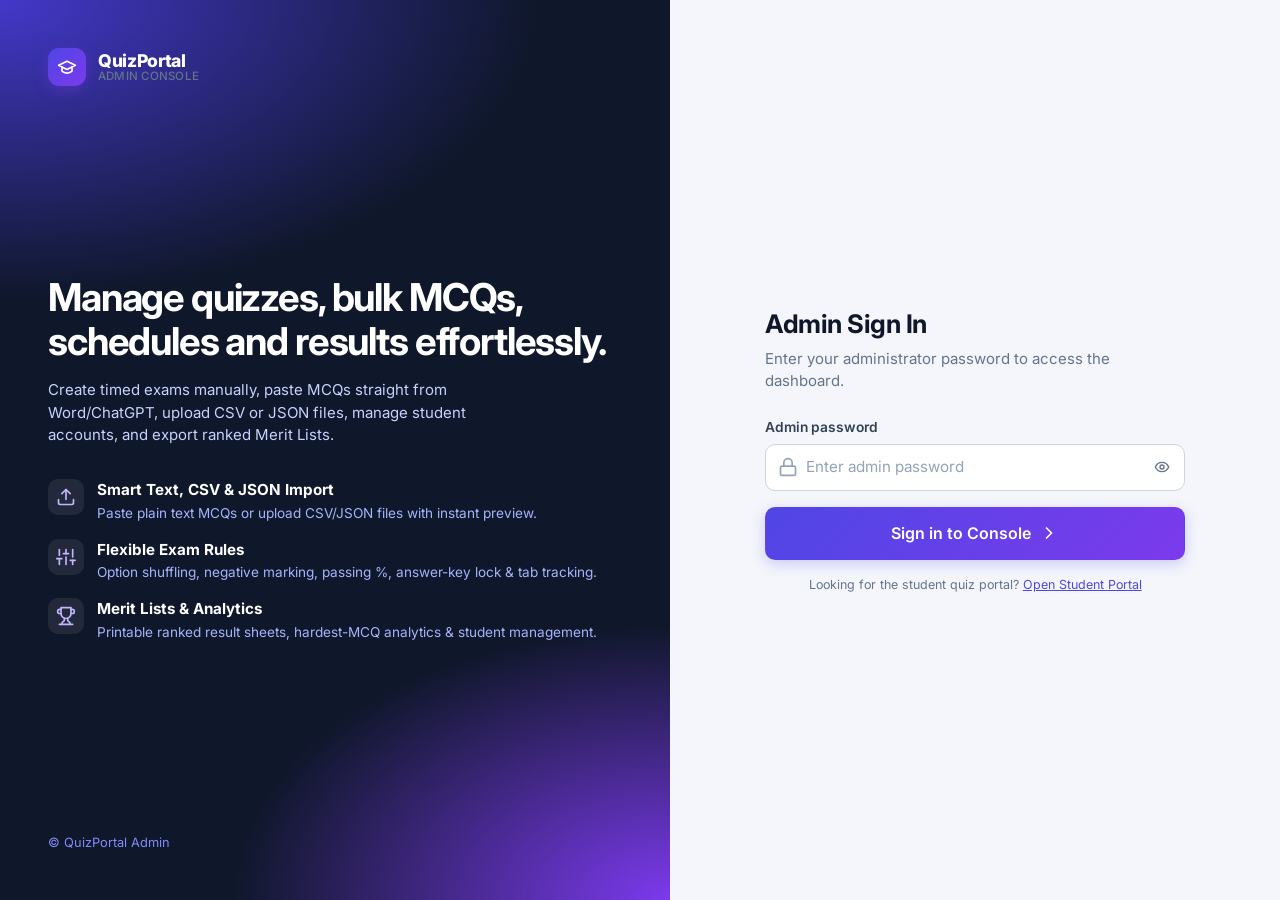
==== commit e4a02e49: "fix" ====
--- a/admin.html
+++ b/admin.html
@@ -9,7 +9,7 @@
   <link rel="preconnect" href="https://fonts.gstatic.com" crossorigin />
   <link rel="preconnect" href="https://script.google.com" />
   <link href="https://fonts.googleapis.com/css2?family=Inter:wght@400;500;600;700;800&display=swap" rel="stylesheet" />
-  <link rel="stylesheet" href="style.css?v=7" />
+  <link rel="stylesheet" href="style.css?v=8" />
 </head>
 <body>
 
@@ -51,10 +51,10 @@
       <form id="adminLoginForm" novalidate>
         <div class="form-group">
           <label for="adminPass">Admin password</label>
-          <div class="input-icon" style="display:flex;align-items:center">
+          <div class="input-icon">
             <svg class="ic"><use href="#i-lock"/></svg>
-            <input type="password" id="adminPass" name="password" autocomplete="current-password" placeholder="Enter admin password" required style="padding-right:2.75rem" />
-            <button type="button" id="togglePassBtn" aria-pressed="false" aria-label="Show password" style="position:absolute;right:.5rem;background:none;border:0;color:var(--muted);padding:.35rem;border-radius:6px;display:grid;place-items:center">
+            <input type="password" id="adminPass" name="password" autocomplete="current-password" placeholder="Enter admin password" required style="padding-right:2.85rem" />
+            <button type="button" id="togglePassBtn" class="toggle-pass-btn" aria-pressed="false" aria-label="Show password">
               <svg class="ic ic-sm"><use href="#i-eye"/></svg>
             </button>
           </div>
--- a/style.css
+++ b/style.css
@@ -309,8 +309,17 @@
 input:focus, select:focus, textarea:focus { outline: none; border-color: var(--primary); box-shadow: var(--ring); }
 input::placeholder, textarea::placeholder { color: #94a3b8; }
 .input-icon { position: relative; }
-.input-icon .ic { position: absolute; left: .8rem; top: 50%; transform: translateY(-50%); color: #94a3b8; pointer-events: none; }
+.input-icon > .ic { position: absolute; left: .8rem; top: 50%; transform: translateY(-50%); color: #94a3b8; pointer-events: none; }
 .input-icon input, .input-icon select { padding-left: 2.5rem; }
+.input-icon:has(.toggle-pass-btn) input { padding-right: 2.85rem; }
+.toggle-pass-btn {
+  position: absolute; right: .35rem; top: 50%; transform: translateY(-50%);
+  width: 36px; height: 36px; display: grid; place-items: center;
+  background: transparent; border: 0; border-radius: 8px; color: var(--muted);
+  transition: background .15s, color .15s;
+}
+.toggle-pass-btn:hover { background: var(--surface-2); color: var(--text); }
+.toggle-pass-btn .ic { position: static; transform: none; color: inherit; pointer-events: none; }
 
 .expiry-preview {
   display: flex; align-items: center; gap: .85rem; padding: .95rem 1.1rem; border-radius: 12px; flex-wrap: wrap;
